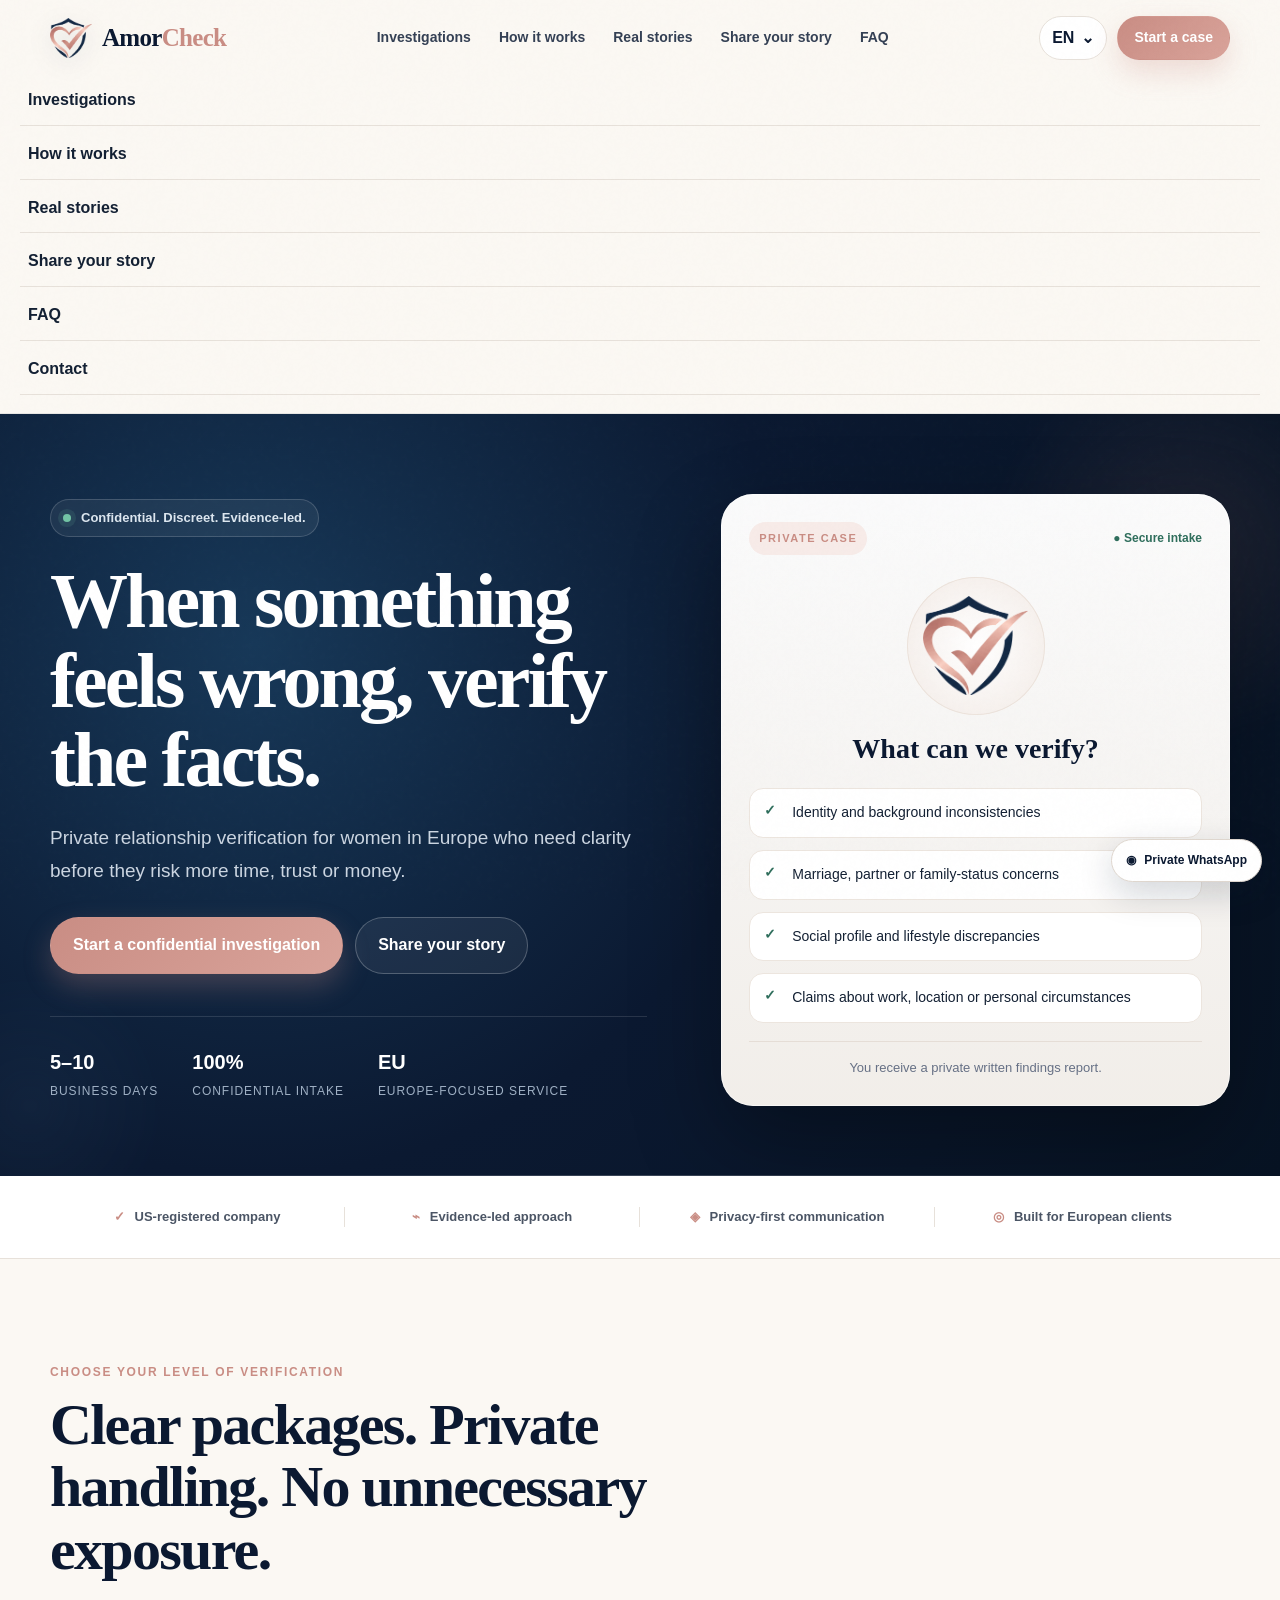
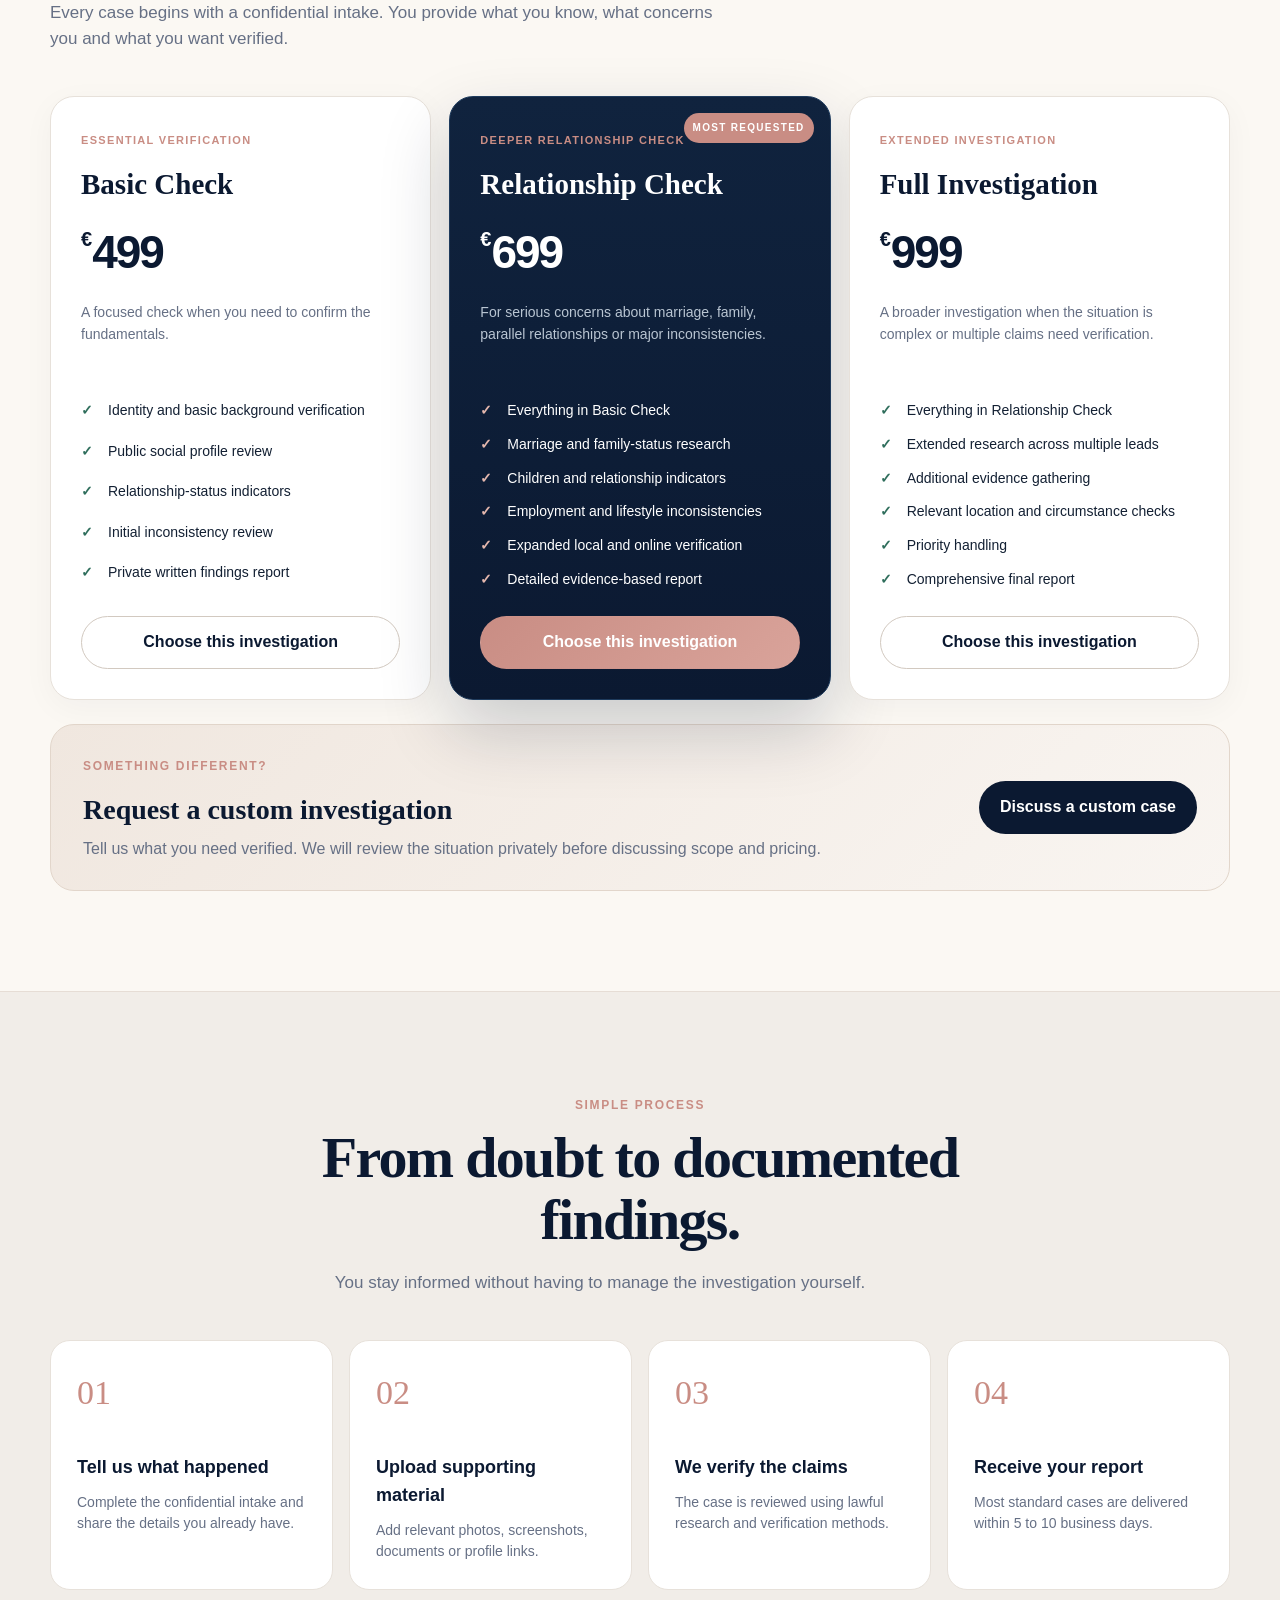
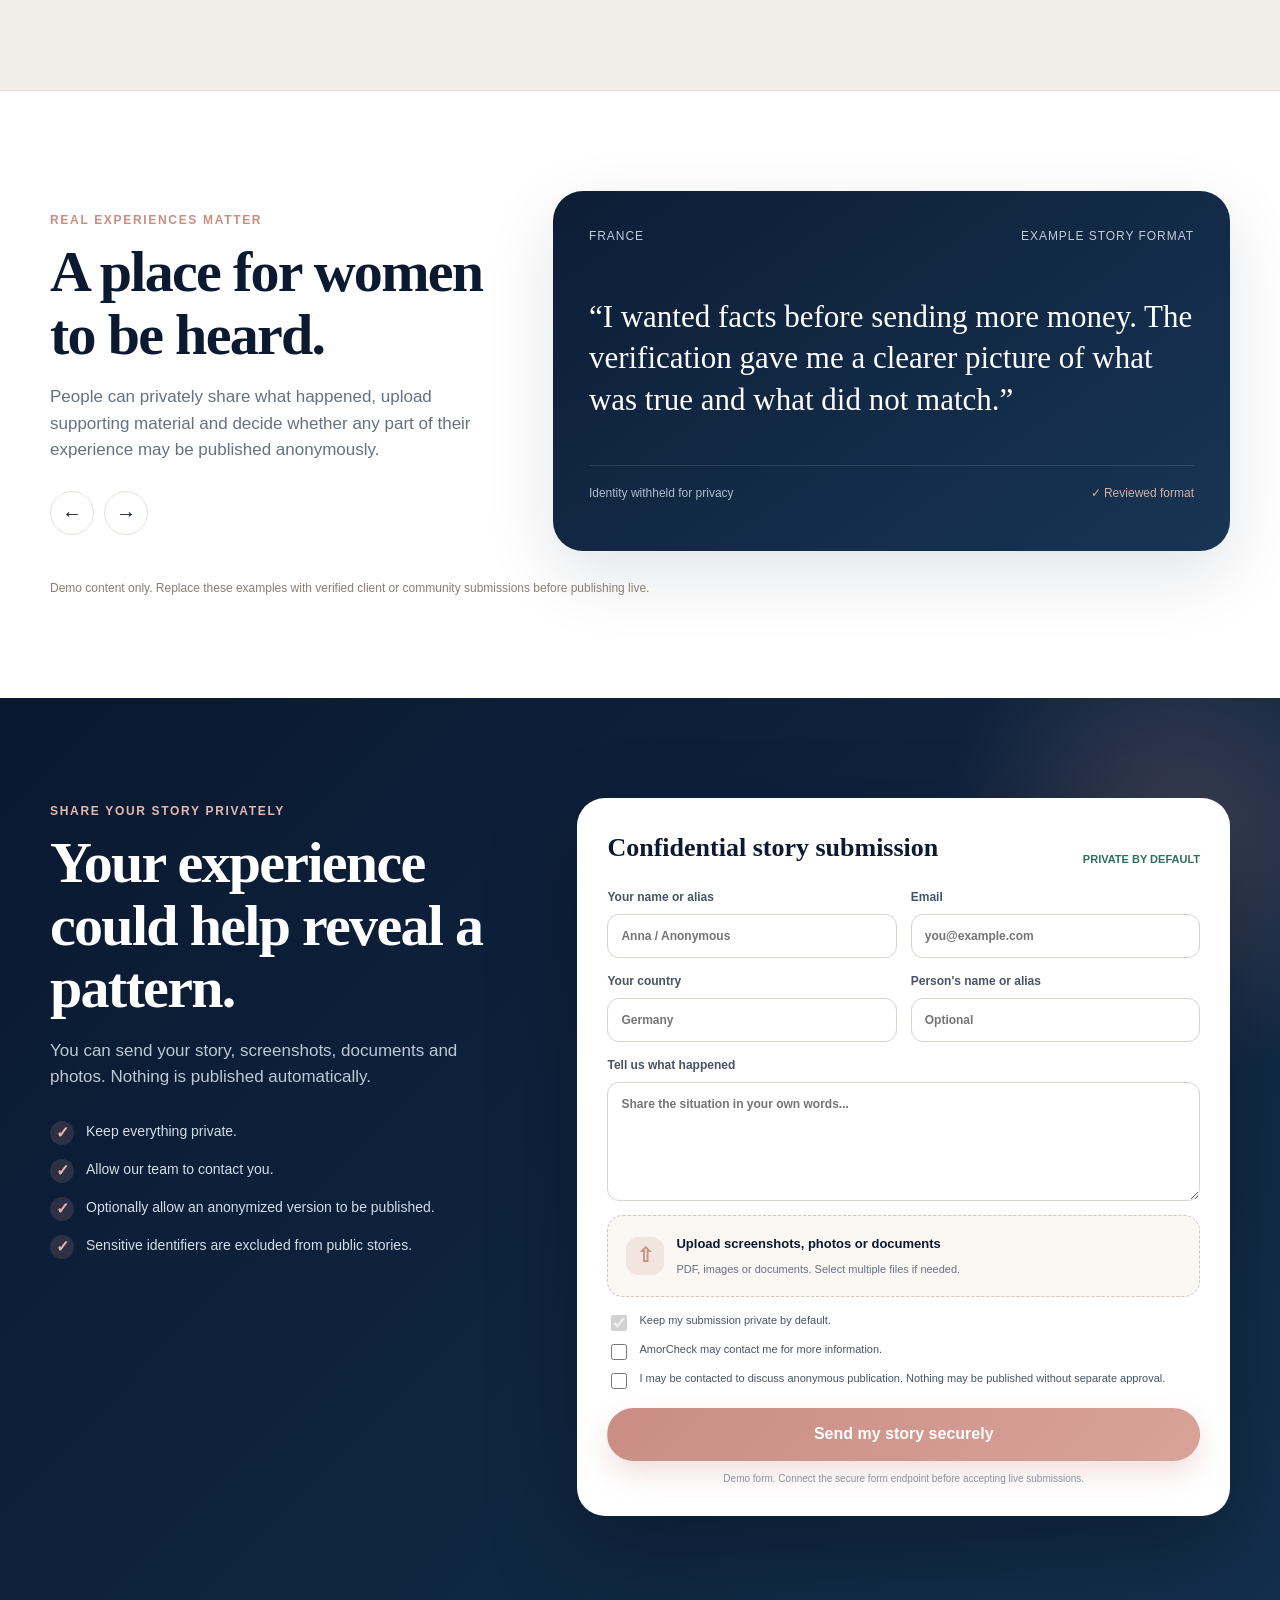
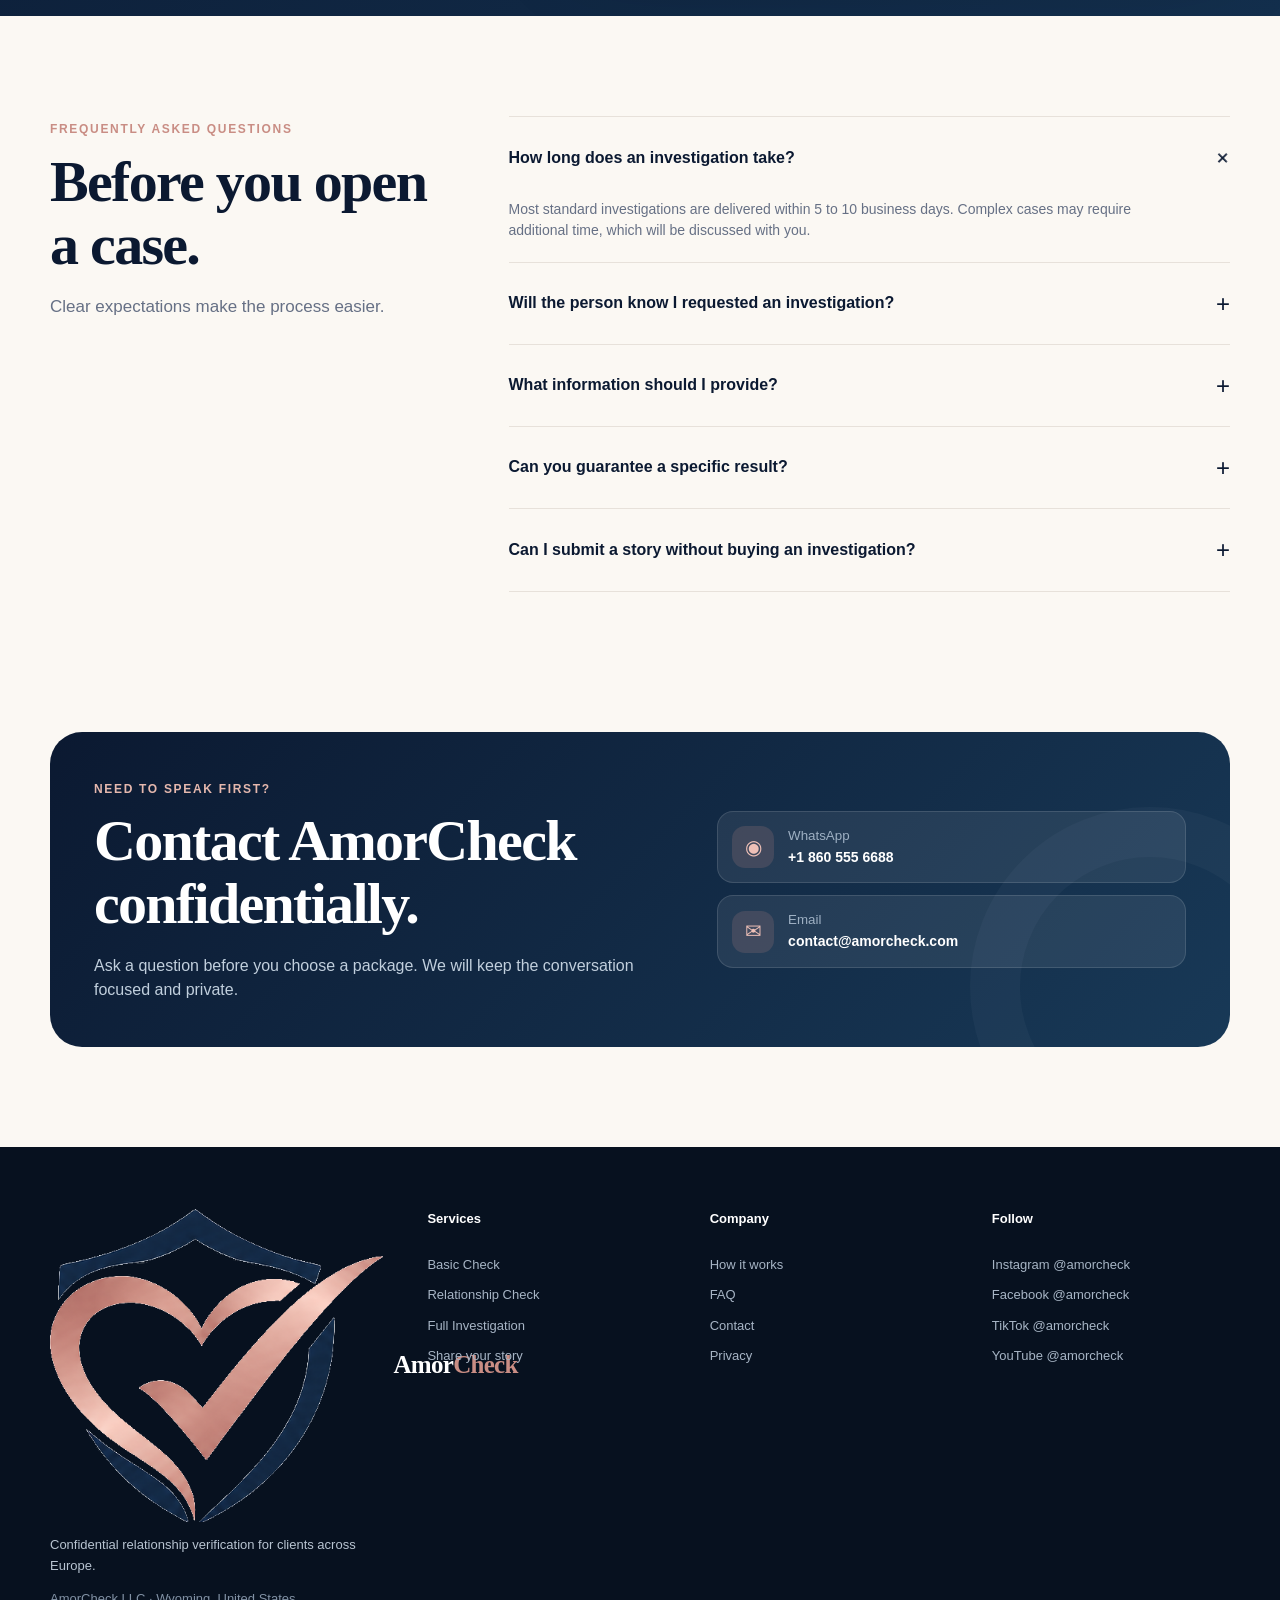
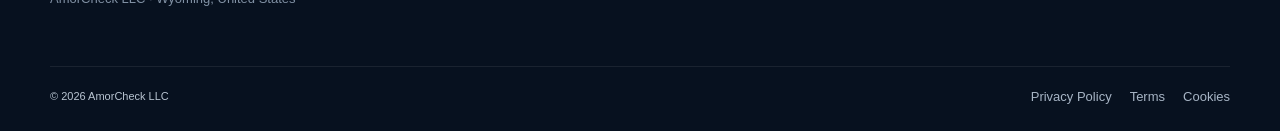
==== index.html @ 5b804bea "first complete AmorCheck website version" ====
<!doctype html>
<html lang="en">
<head>
  <meta charset="utf-8">
  <meta name="viewport" content="width=device-width, initial-scale=1">
  <meta name="theme-color" content="#0b1931">
  <meta name="description" content="AmorCheck provides confidential relationship verification and private investigation support for clients across Europe.">
  <title>AmorCheck | Confidential Relationship Verification</title>
  <link rel="icon" type="image/png" href="assets/img/amorcheck-icon.png">
  <link rel="stylesheet" href="assets/css/styles.css">
</head>
<body>
  <div class="noise" aria-hidden="true"></div>
  <header class="site-header" id="top">
    <div class="container nav-wrap">
      <a class="brand" href="#top" aria-label="AmorCheck home">
        <img src="assets/img/amorcheck-icon.png" alt="" class="brand-icon">
        <span class="brand-name">Amor<span>Check</span></span>
      </a>
      <nav class="desktop-nav" aria-label="Primary navigation">
        <a href="#services" data-i18n="nav.services">Investigations</a>
        <a href="#how" data-i18n="nav.how">How it works</a>
        <a href="#stories" data-i18n="nav.stories">Real stories</a>
        <a href="#share" data-i18n="nav.share">Share your story</a>
        <a href="#faq" data-i18n="nav.faq">FAQ</a>
      </nav>
      <div class="nav-actions">
        <button class="language-btn" id="languageBtn" aria-expanded="false" aria-controls="languageMenu">
          <span id="activeLanguage">EN</span><span class="chev">⌄</span>
        </button>
        <div class="language-menu" id="languageMenu" hidden></div>
        <a class="btn btn-small btn-primary" href="#services" data-i18n="nav.start">Start a case</a>
        <button class="menu-toggle" id="menuToggle" aria-label="Open menu" aria-expanded="false">☰</button>
      </div>
    </div>
    <div class="mobile-menu" id="mobileMenu" hidden>
      <a href="#services" data-i18n="nav.services">Investigations</a>
      <a href="#how" data-i18n="nav.how">How it works</a>
      <a href="#stories" data-i18n="nav.stories">Real stories</a>
      <a href="#share" data-i18n="nav.share">Share your story</a>
      <a href="#faq" data-i18n="nav.faq">FAQ</a>
      <a href="#contact" data-i18n="nav.contact">Contact</a>
    </div>
  </header>

  <main>
    <section class="hero section-dark">
      <div class="hero-orb orb-one"></div>
      <div class="hero-orb orb-two"></div>
      <div class="container hero-grid">
        <div class="hero-copy reveal">
          <div class="eyebrow"><span class="status-dot"></span><span data-i18n="hero.eyebrow">Confidential. Discreet. Evidence-led.</span></div>
          <h1 data-i18n="hero.title">When something feels wrong, verify the facts.</h1>
          <p class="hero-lead" data-i18n="hero.lead">Private relationship verification for women in Europe who need clarity before they risk more time, trust or money.</p>
          <div class="hero-actions">
            <a class="btn btn-primary btn-large" href="#services" data-i18n="hero.cta">Start a confidential investigation</a>
            <a class="btn btn-ghost btn-large" href="#share" data-i18n="hero.story">Share your story</a>
          </div>
          <div class="hero-trust">
            <div><strong>5–10</strong><span data-i18n="hero.days">business days</span></div>
            <div><strong>100%</strong><span data-i18n="hero.confidential">confidential intake</span></div>
            <div><strong>EU</strong><span data-i18n="hero.europe">Europe-focused service</span></div>
          </div>
        </div>

        <div class="hero-panel reveal delay-1">
          <div class="case-card">
            <div class="case-topline">
              <span class="case-badge" data-i18n="case.badge">PRIVATE CASE</span>
              <span class="secure-pill">● <span data-i18n="case.secure">Secure intake</span></span>
            </div>
            <div class="case-shield"><img src="assets/img/amorcheck-icon.png" alt="AmorCheck shield"></div>
            <h3 data-i18n="case.title">What can we verify?</h3>
            <ul class="check-list">
              <li data-i18n="case.one">Identity and background inconsistencies</li>
              <li data-i18n="case.two">Marriage, partner or family-status concerns</li>
              <li data-i18n="case.three">Social profile and lifestyle discrepancies</li>
              <li data-i18n="case.four">Claims about work, location or personal circumstances</li>
            </ul>
            <div class="case-footer"><span data-i18n="case.footer">You receive a private written findings report.</span></div>
          </div>
        </div>
      </div>
      <div class="hero-bottom-line"></div>
    </section>

    <section class="trust-strip">
      <div class="container trust-strip-grid">
        <div><span class="mini-icon">✓</span><span data-i18n="trust.us">US-registered company</span></div>
        <div><span class="mini-icon">⌁</span><span data-i18n="trust.evidence">Evidence-led approach</span></div>
        <div><span class="mini-icon">◈</span><span data-i18n="trust.private">Privacy-first communication</span></div>
        <div><span class="mini-icon">◎</span><span data-i18n="trust.europe">Built for European clients</span></div>
      </div>
    </section>

    <section class="section" id="services">
      <div class="container">
        <div class="section-heading reveal">
          <span class="kicker" data-i18n="services.kicker">Choose your level of verification</span>
          <h2 data-i18n="services.title">Clear packages. Private handling. No unnecessary exposure.</h2>
          <p data-i18n="services.lead">Every case begins with a confidential intake. You provide what you know, what concerns you and what you want verified.</p>
        </div>

        <div class="pricing-grid">
          <article class="price-card reveal">
            <div class="plan-top">
              <span class="plan-label" data-i18n="plans.basic.label">Essential verification</span>
              <h3 data-i18n="plans.basic.name">Basic Check</h3>
              <div class="price"><span>€</span>499</div>
              <p data-i18n="plans.basic.desc">A focused check when you need to confirm the fundamentals.</p>
            </div>
            <ul class="feature-list">
              <li data-i18n="plans.basic.f1">Identity and basic background verification</li>
              <li data-i18n="plans.basic.f2">Public social profile review</li>
              <li data-i18n="plans.basic.f3">Relationship-status indicators</li>
              <li data-i18n="plans.basic.f4">Initial inconsistency review</li>
              <li data-i18n="plans.basic.f5">Private written findings report</li>
            </ul>
            <button class="btn btn-outline plan-btn" data-plan="basic" data-i18n="plans.choose">Choose this investigation</button>
          </article>

          <article class="price-card featured reveal delay-1">
            <div class="popular-ribbon" data-i18n="plans.relationship.popular">MOST REQUESTED</div>
            <div class="plan-top">
              <span class="plan-label" data-i18n="plans.relationship.label">Deeper relationship check</span>
              <h3 data-i18n="plans.relationship.name">Relationship Check</h3>
              <div class="price"><span>€</span>699</div>
              <p data-i18n="plans.relationship.desc">For serious concerns about marriage, family, parallel relationships or major inconsistencies.</p>
            </div>
            <ul class="feature-list">
              <li data-i18n="plans.relationship.f1">Everything in Basic Check</li>
              <li data-i18n="plans.relationship.f2">Marriage and family-status research</li>
              <li data-i18n="plans.relationship.f3">Children and relationship indicators</li>
              <li data-i18n="plans.relationship.f4">Employment and lifestyle inconsistencies</li>
              <li data-i18n="plans.relationship.f5">Expanded local and online verification</li>
              <li data-i18n="plans.relationship.f6">Detailed evidence-based report</li>
            </ul>
            <button class="btn btn-primary plan-btn" data-plan="relationship" data-i18n="plans.choose">Choose this investigation</button>
          </article>

          <article class="price-card reveal delay-2">
            <div class="plan-top">
              <span class="plan-label" data-i18n="plans.full.label">Extended investigation</span>
              <h3 data-i18n="plans.full.name">Full Investigation</h3>
              <div class="price"><span>€</span>999</div>
              <p data-i18n="plans.full.desc">A broader investigation when the situation is complex or multiple claims need verification.</p>
            </div>
            <ul class="feature-list">
              <li data-i18n="plans.full.f1">Everything in Relationship Check</li>
              <li data-i18n="plans.full.f2">Extended research across multiple leads</li>
              <li data-i18n="plans.full.f3">Additional evidence gathering</li>
              <li data-i18n="plans.full.f4">Relevant location and circumstance checks</li>
              <li data-i18n="plans.full.f5">Priority handling</li>
              <li data-i18n="plans.full.f6">Comprehensive final report</li>
            </ul>
            <button class="btn btn-outline plan-btn" data-plan="full" data-i18n="plans.choose">Choose this investigation</button>
          </article>
        </div>

        <div class="custom-case reveal">
          <div>
            <span class="kicker" data-i18n="custom.kicker">Something different?</span>
            <h3 data-i18n="custom.title">Request a custom investigation</h3>
            <p data-i18n="custom.text">Tell us what you need verified. We will review the situation privately before discussing scope and pricing.</p>
          </div>
          <button class="btn btn-dark" data-open="customCase" data-i18n="custom.cta">Discuss a custom case</button>
        </div>
      </div>
    </section>

    <section class="section section-soft" id="how">
      <div class="container">
        <div class="section-heading centered reveal">
          <span class="kicker" data-i18n="how.kicker">Simple process</span>
          <h2 data-i18n="how.title">From doubt to documented findings.</h2>
          <p data-i18n="how.lead">You stay informed without having to manage the investigation yourself.</p>
        </div>
        <div class="steps-grid">
          <div class="step reveal"><div class="step-number">01</div><h3 data-i18n="how.s1t">Tell us what happened</h3><p data-i18n="how.s1d">Complete the confidential intake and share the details you already have.</p></div>
          <div class="step reveal delay-1"><div class="step-number">02</div><h3 data-i18n="how.s2t">Upload supporting material</h3><p data-i18n="how.s2d">Add relevant photos, screenshots, documents or profile links.</p></div>
          <div class="step reveal delay-2"><div class="step-number">03</div><h3 data-i18n="how.s3t">We verify the claims</h3><p data-i18n="how.s3d">The case is reviewed using lawful research and verification methods.</p></div>
          <div class="step reveal delay-3"><div class="step-number">04</div><h3 data-i18n="how.s4t">Receive your report</h3><p data-i18n="how.s4d">Most standard cases are delivered within 5 to 10 business days.</p></div>
        </div>
      </div>
    </section>

    <section class="section story-section" id="stories">
      <div class="container story-grid">
        <div class="story-intro reveal">
          <span class="kicker" data-i18n="stories.kicker">Real experiences matter</span>
          <h2 data-i18n="stories.title">A place for women to be heard.</h2>
          <p data-i18n="stories.lead">People can privately share what happened, upload supporting material and decide whether any part of their experience may be published anonymously.</p>
          <div class="story-controls">
            <button class="round-btn" id="storyPrev" aria-label="Previous story">←</button>
            <button class="round-btn" id="storyNext" aria-label="Next story">→</button>
          </div>
        </div>
        <div class="story-carousel reveal delay-1" id="storyCarousel">
          <article class="story-card active">
            <div class="story-meta"><span>France</span><span data-i18n="stories.demo">Example story format</span></div>
            <blockquote data-i18n="stories.quote1">“I wanted facts before sending more money. The verification gave me a clearer picture of what was true and what did not match.”</blockquote>
            <div class="story-bottom"><span data-i18n="stories.privacy">Identity withheld for privacy</span><span class="verified">✓ <span data-i18n="stories.reviewed">Reviewed format</span></span></div>
          </article>
          <article class="story-card">
            <div class="story-meta"><span>Germany</span><span data-i18n="stories.demo">Example story format</span></div>
            <blockquote data-i18n="stories.quote2">“The information I had been given about his situation kept changing. I needed an independent check before making another trip.”</blockquote>
            <div class="story-bottom"><span data-i18n="stories.privacy">Identity withheld for privacy</span><span class="verified">✓ <span data-i18n="stories.reviewed">Reviewed format</span></span></div>
          </article>
          <article class="story-card">
            <div class="story-meta"><span>Poland</span><span data-i18n="stories.demo">Example story format</span></div>
            <blockquote data-i18n="stories.quote3">“I shared screenshots and documents privately. Knowing I could keep my identity confidential made it easier to tell the full story.”</blockquote>
            <div class="story-bottom"><span data-i18n="stories.privacy">Identity withheld for privacy</span><span class="verified">✓ <span data-i18n="stories.reviewed">Reviewed format</span></span></div>
          </article>
        </div>
      </div>
      <div class="container demo-note" data-i18n="stories.note">Demo content only. Replace these examples with verified client or community submissions before publishing live.</div>
    </section>

    <section class="section share-section" id="share">
      <div class="container share-grid">
        <div class="share-copy reveal">
          <span class="kicker light" data-i18n="share.kicker">Share your story privately</span>
          <h2 data-i18n="share.title">Your experience could help reveal a pattern.</h2>
          <p data-i18n="share.lead">You can send your story, screenshots, documents and photos. Nothing is published automatically.</p>
          <div class="privacy-points">
            <div><span>✓</span><p data-i18n="share.p1">Keep everything private.</p></div>
            <div><span>✓</span><p data-i18n="share.p2">Allow our team to contact you.</p></div>
            <div><span>✓</span><p data-i18n="share.p3">Optionally allow an anonymized version to be published.</p></div>
            <div><span>✓</span><p data-i18n="share.p4">Sensitive identifiers are excluded from public stories.</p></div>
          </div>
        </div>
        <form class="story-form reveal delay-1" id="storyForm">
          <div class="form-head"><h3 data-i18n="share.formTitle">Confidential story submission</h3><span data-i18n="share.formSub">Private by default</span></div>
          <div class="form-grid two">
            <label><span data-i18n="form.name">Your name or alias</span><input type="text" name="name" autocomplete="name" placeholder="Anna / Anonymous"></label>
            <label><span data-i18n="form.email">Email</span><input type="email" name="email" autocomplete="email" placeholder="you@example.com" required></label>
          </div>
          <div class="form-grid two">
            <label><span data-i18n="form.country">Your country</span><input type="text" name="country" placeholder="Germany"></label>
            <label><span data-i18n="form.subject">Person's name or alias</span><input type="text" name="subject" placeholder="Optional"></label>
          </div>
          <label><span data-i18n="form.story">Tell us what happened</span><textarea name="story" rows="5" placeholder="Share the situation in your own words..." required></textarea></label>
          <label class="upload-box" for="storyFiles">
            <input type="file" id="storyFiles" name="files" multiple accept="image/*,.pdf,.doc,.docx,.txt" hidden>
            <span class="upload-icon">⇧</span>
            <strong data-i18n="form.upload">Upload screenshots, photos or documents</strong>
            <small id="storyFileLabel" data-i18n="form.files">PDF, images or documents. Select multiple files if needed.</small>
          </label>
          <div class="consent-list">
            <label class="check"><input type="checkbox" checked disabled><span data-i18n="form.private">Keep my submission private by default.</span></label>
            <label class="check"><input type="checkbox" name="contactPermission"><span data-i18n="form.contactPermission">AmorCheck may contact me for more information.</span></label>
            <label class="check"><input type="checkbox" name="publishPermission"><span data-i18n="form.publishPermission">I may be contacted to discuss anonymous publication. Nothing may be published without separate approval.</span></label>
          </div>
          <button class="btn btn-primary btn-full" type="submit" data-i18n="form.submitStory">Send my story securely</button>
          <p class="form-disclaimer" data-i18n="form.demoNotice">Demo form. Connect the secure form endpoint before accepting live submissions.</p>
        </form>
      </div>
    </section>

    <section class="section" id="faq">
      <div class="container faq-grid">
        <div class="faq-intro reveal"><span class="kicker" data-i18n="faq.kicker">Frequently asked questions</span><h2 data-i18n="faq.title">Before you open a case.</h2><p data-i18n="faq.lead">Clear expectations make the process easier.</p></div>
        <div class="accordion reveal delay-1">
          <div class="faq-item open"><button class="faq-question"><span data-i18n="faq.q1">How long does an investigation take?</span><span>+</span></button><div class="faq-answer"><p data-i18n="faq.a1">Most standard investigations are delivered within 5 to 10 business days. Complex cases may require additional time, which will be discussed with you.</p></div></div>
          <div class="faq-item"><button class="faq-question"><span data-i18n="faq.q2">Will the person know I requested an investigation?</span><span>+</span></button><div class="faq-answer"><p data-i18n="faq.a2">AmorCheck is designed around discreet verification. We do not disclose a client's identity as part of normal case handling unless required by law.</p></div></div>
          <div class="faq-item"><button class="faq-question"><span data-i18n="faq.q3">What information should I provide?</span><span>+</span></button><div class="faq-answer"><p data-i18n="faq.a3">Provide only information you lawfully possess and that is relevant to the questions you want verified, such as names, public profiles, screenshots, dates and documents.</p></div></div>
          <div class="faq-item"><button class="faq-question"><span data-i18n="faq.q4">Can you guarantee a specific result?</span><span>+</span></button><div class="faq-answer"><p data-i18n="faq.a4">No. An investigation can report what can be reasonably verified, documented or left unresolved. AmorCheck does not promise a predetermined conclusion.</p></div></div>
          <div class="faq-item"><button class="faq-question"><span data-i18n="faq.q5">Can I submit a story without buying an investigation?</span><span>+</span></button><div class="faq-answer"><p data-i18n="faq.a5">Yes. The Share Your Story area is separate from paid investigation services.</p></div></div>
        </div>
      </div>
    </section>

    <section class="section contact-section" id="contact">
      <div class="container contact-card reveal">
        <div>
          <span class="kicker light" data-i18n="contact.kicker">Need to speak first?</span>
          <h2 data-i18n="contact.title">Contact AmorCheck confidentially.</h2>
          <p data-i18n="contact.lead">Ask a question before you choose a package. We will keep the conversation focused and private.</p>
        </div>
        <div class="contact-actions">
          <a class="contact-link" href="https://wa.me/18605556688?text=Hello%20AmorCheck%2C%20I%20would%20like%20information%20about%20a%20confidential%20investigation." target="_blank" rel="noopener"><span class="contact-icon">◉</span><span><small>WhatsApp</small><strong>+1 860 555 6688</strong></span></a>
          <a class="contact-link" href="mailto:contact@amorcheck.com"><span class="contact-icon">✉</span><span><small>Email</small><strong>contact@amorcheck.com</strong></span></a>
        </div>
      </div>
    </section>
  </main>

  <footer class="footer">
    <div class="container footer-grid">
      <div class="footer-brand">
        <a class="brand footer-logo" href="#top"><img src="assets/img/amorcheck-icon.png" alt=""><span class="brand-name">Amor<span>Check</span></span></a>
        <p data-i18n="footer.text">Confidential relationship verification for clients across Europe.</p>
        <p class="company-line">AmorCheck LLC · Wyoming, United States</p>
      </div>
      <div><h4 data-i18n="footer.services">Services</h4><a href="#services" data-i18n="plans.basic.name">Basic Check</a><a href="#services" data-i18n="plans.relationship.name">Relationship Check</a><a href="#services" data-i18n="plans.full.name">Full Investigation</a><a href="#share" data-i18n="nav.share">Share your story</a></div>
      <div><h4 data-i18n="footer.company">Company</h4><a href="#how" data-i18n="nav.how">How it works</a><a href="#faq" data-i18n="nav.faq">FAQ</a><a href="#contact" data-i18n="nav.contact">Contact</a><a href="privacy.html">Privacy</a></div>
      <div><h4 data-i18n="footer.follow">Follow</h4><a href="https://instagram.com/amorcheck" target="_blank" rel="noopener">Instagram @amorcheck</a><a href="https://facebook.com/amorcheck" target="_blank" rel="noopener">Facebook @amorcheck</a><a href="https://tiktok.com/@amorcheck" target="_blank" rel="noopener">TikTok @amorcheck</a><a href="https://youtube.com/@amorcheck" target="_blank" rel="noopener">YouTube @amorcheck</a></div>
    </div>
    <div class="container footer-bottom"><span>© <span id="year"></span> AmorCheck LLC</span><div><a href="privacy.html">Privacy Policy</a><a href="terms.html">Terms</a><a href="cookies.html">Cookies</a></div></div>
  </footer>

  <a class="floating-whatsapp" href="https://wa.me/18605556688?text=Hello%20AmorCheck%2C%20I%20would%20like%20information%20about%20a%20confidential%20investigation." target="_blank" rel="noopener" aria-label="Contact AmorCheck on WhatsApp">◉<span data-i18n="floating.whatsapp">Private WhatsApp</span></a>

  <div class="modal" id="caseModal" aria-hidden="true">
    <div class="modal-backdrop" data-close-modal></div>
    <div class="modal-dialog" role="dialog" aria-modal="true" aria-labelledby="caseModalTitle">
      <button class="modal-close" data-close-modal aria-label="Close">×</button>
      <div class="modal-step active" data-modal-step="intake">
        <span class="kicker" data-i18n="modal.kicker">Confidential intake</span>
        <h2 id="caseModalTitle" data-i18n="modal.title">Start your investigation</h2>
        <div class="selected-plan" id="selectedPlan"></div>
        <form id="caseForm">
          <div class="form-grid two">
            <label><span data-i18n="form.name">Your name or alias</span><input type="text" name="name" required></label>
            <label><span data-i18n="form.email">Email</span><input type="email" name="email" required></label>
          </div>
          <div class="form-grid two">
            <label><span data-i18n="form.country">Your country</span><input type="text" name="country" required></label>
            <label><span data-i18n="modal.contact">Preferred contact</span><select name="contact"><option>Email</option><option>WhatsApp</option></select></label>
          </div>
          <label><span data-i18n="modal.concern">What do you want verified?</span><textarea name="concern" rows="4" required></textarea></label>
          <label class="upload-box compact" for="caseFiles"><input type="file" id="caseFiles" multiple accept="image/*,.pdf,.doc,.docx,.txt" hidden><span class="upload-icon">⇧</span><strong data-i18n="modal.upload">Add supporting files</strong><small id="caseFileLabel" data-i18n="form.files">PDF, images or documents. Select multiple files if needed.</small></label>
          <label class="check"><input type="checkbox" required><span data-i18n="modal.lawful">I confirm that I am submitting information I lawfully possess and I agree to the Terms and Privacy Policy.</span></label>
          <button class="btn btn-primary btn-full" type="submit" data-i18n="modal.continue">Continue to payment</button>
        </form>
      </div>
      <div class="modal-step" data-modal-step="payment">
        <div class="success-mark">✓</div>
        <h2 data-i18n="payment.title">Your intake is ready.</h2>
        <p data-i18n="payment.lead">Choose your payment method. Live payment links are activated in the website configuration file.</p>
        <div class="payment-summary" id="paymentSummary"></div>
        <div class="payment-options">
          <a class="btn btn-primary btn-full payment-link" id="stripeButton" href="#" data-i18n="payment.card">Pay by card with Stripe</a>
          <a class="btn btn-outline btn-full payment-link" id="paypalButton" href="#" data-i18n="payment.paypal">Pay with PayPal</a>
        </div>
        <p class="form-disclaimer" data-i18n="payment.demo">Demo mode is active until live Stripe and PayPal links are added.</p>
      </div>
    </div>
  </div>

  <div class="toast" id="toast" role="status" aria-live="polite"></div>

  <script src="assets/js/config.js"></script>
  <script src="assets/js/translations.js"></script>
  <script src="assets/js/app.js"></script>
</body>
</html>
---- assets/css/styles.css ----
:root{
  --navy:#0b1931;
  --navy-2:#112845;
  --navy-3:#193654;
  --rose:#c98d84;
  --rose-2:#e4b4aa;
  --cream:#fbf8f3;
  --paper:#ffffff;
  --ink:#132033;
  --muted:#667085;
  --line:#e7e1da;
  --soft:#f4f1ec;
  --success:#2f6e5c;
  --shadow:0 24px 70px rgba(11,25,49,.12);
  --radius:24px;
}
*{box-sizing:border-box}
html{scroll-behavior:smooth}
body{margin:0;font-family:Inter,ui-sans-serif,-apple-system,BlinkMacSystemFont,"Segoe UI",sans-serif;color:var(--ink);background:var(--cream);line-height:1.55;-webkit-font-smoothing:antialiased}
a{color:inherit;text-decoration:none}
button,input,textarea,select{font:inherit}
button{cursor:pointer}
img{max-width:100%}
.container{width:min(1180px,calc(100% - 40px));margin:0 auto;position:relative}
.noise{position:fixed;inset:0;pointer-events:none;z-index:9999;opacity:.035;background-image:url("data:image/svg+xml,%3Csvg viewBox='0 0 180 180' xmlns='http://www.w3.org/2000/svg'%3E%3Cfilter id='n'%3E%3CfeTurbulence type='fractalNoise' baseFrequency='.9' numOctaves='3' stitchTiles='stitch'/%3E%3C/filter%3E%3Crect width='100%25' height='100%25' filter='url(%23n)' opacity='.35'/%3E%3C/svg%3E")}
.site-header{position:sticky;top:0;z-index:100;background:rgba(251,248,243,.88);backdrop-filter:blur(18px);border-bottom:1px solid rgba(11,25,49,.08)}
.nav-wrap{height:76px;display:flex;align-items:center;justify-content:space-between;gap:24px}
.brand{display:flex;align-items:center;gap:10px;font-weight:700}
.brand-icon{width:42px;height:42px;object-fit:contain;filter:drop-shadow(0 6px 12px rgba(11,25,49,.12))}
.brand-name{font-family:Georgia,"Times New Roman",serif;font-size:25px;letter-spacing:-.7px;color:var(--navy)}
.brand-name span{color:var(--rose)}
.desktop-nav{display:flex;align-items:center;gap:28px;font-size:14px;font-weight:650;color:#344054}
.desktop-nav a{position:relative;padding:28px 0}
.desktop-nav a:after{content:"";position:absolute;left:0;right:100%;bottom:18px;height:2px;background:var(--rose);transition:.25s}
.desktop-nav a:hover:after{right:0}
.nav-actions{display:flex;align-items:center;gap:10px;position:relative}
.language-btn{border:1px solid var(--line);background:#fff;border-radius:999px;padding:9px 12px;font-weight:700;color:var(--navy);display:flex;gap:7px;align-items:center}
.language-menu{position:absolute;right:152px;top:50px;background:#fff;border:1px solid var(--line);border-radius:16px;box-shadow:var(--shadow);padding:8px;width:210px;max-height:360px;overflow:auto}
.language-menu button{width:100%;border:0;background:transparent;text-align:left;padding:10px 12px;border-radius:10px;color:var(--ink)}
.language-menu button:hover{background:var(--soft)}
.menu-toggle{display:none;background:none;border:0;font-size:24px;color:var(--navy)}
.mobile-menu{padding:0 20px 18px;display:grid;gap:4px;background:var(--cream)}
.mobile-menu a{padding:12px 8px;border-bottom:1px solid var(--line);font-weight:650}
.btn{display:inline-flex;align-items:center;justify-content:center;gap:8px;border-radius:999px;padding:13px 20px;border:1px solid transparent;font-weight:750;transition:transform .2s,box-shadow .2s,background .2s;color:var(--navy)}
.btn:hover{transform:translateY(-2px)}
.btn-small{padding:10px 16px;font-size:14px}
.btn-large{padding:15px 22px}
.btn-primary{background:linear-gradient(135deg,var(--rose),#d9a39a);color:#fff;box-shadow:0 12px 28px rgba(201,141,132,.28)}
.btn-primary:hover{box-shadow:0 16px 34px rgba(201,141,132,.34)}
.btn-ghost{border-color:rgba(255,255,255,.24);color:#fff;background:rgba(255,255,255,.06)}
.btn-outline{border-color:#d2c9c0;background:#fff;color:var(--navy)}
.btn-dark{background:var(--navy);color:#fff}
.btn-full{width:100%}
.section{padding:100px 0}
.section-dark{background:radial-gradient(circle at 20% 30%,#173858 0,#0b1931 46%,#071323 100%);color:#fff}
.hero{min-height:720px;display:flex;align-items:center;position:relative;overflow:hidden;padding:80px 0 70px}
.hero-grid{display:grid;grid-template-columns:1.08fr .92fr;gap:74px;align-items:center}
.hero-orb{position:absolute;border-radius:50%;filter:blur(3px);opacity:.35}
.orb-one{width:430px;height:430px;background:radial-gradient(circle,rgba(201,141,132,.35),transparent 66%);right:-120px;top:-80px}
.orb-two{width:300px;height:300px;background:radial-gradient(circle,rgba(83,132,171,.25),transparent 66%);left:-120px;bottom:-80px}
.eyebrow{display:inline-flex;align-items:center;gap:10px;border:1px solid rgba(255,255,255,.16);background:rgba(255,255,255,.06);padding:8px 12px;border-radius:999px;font-size:13px;font-weight:700;color:#dce6ef}
.status-dot{width:8px;height:8px;border-radius:50%;background:#72c4a5;box-shadow:0 0 0 5px rgba(114,196,165,.12)}
.hero h1{font-family:Georgia,"Times New Roman",serif;font-size:clamp(48px,6.1vw,82px);line-height:1.02;letter-spacing:-3px;margin:24px 0 22px;max-width:780px}
.hero-lead{font-size:19px;line-height:1.72;color:#cbd5e1;max-width:670px;margin:0 0 30px}
.hero-actions{display:flex;gap:12px;flex-wrap:wrap}
.hero-trust{display:flex;gap:34px;margin-top:42px;padding-top:30px;border-top:1px solid rgba(255,255,255,.12)}
.hero-trust div{display:grid;gap:4px}
.hero-trust strong{font-size:20px;color:#fff}
.hero-trust span{font-size:12px;color:#9fb0c4;text-transform:uppercase;letter-spacing:.08em}
.hero-panel{position:relative}
.case-card{position:relative;background:linear-gradient(180deg,rgba(255,255,255,.98),rgba(246,242,237,.98));color:var(--ink);border-radius:32px;padding:28px;box-shadow:0 36px 90px rgba(0,0,0,.32);overflow:hidden}
.case-card:before{content:"";position:absolute;inset:0;border:1px solid rgba(255,255,255,.5);border-radius:inherit;pointer-events:none}
.case-topline{display:flex;justify-content:space-between;align-items:center}
.case-badge{font-size:11px;letter-spacing:.14em;font-weight:800;color:var(--rose);background:#f7ebe8;padding:8px 10px;border-radius:999px}
.secure-pill{font-size:12px;color:var(--success);font-weight:700}
.case-shield{width:138px;height:138px;margin:22px auto 4px;display:grid;place-items:center;background:radial-gradient(circle,#fff,#f2eae5);border-radius:50%;box-shadow:inset 0 0 0 1px #ece3dc}
.case-shield img{width:105px}
.case-card h3{text-align:center;font-family:Georgia,"Times New Roman",serif;font-size:28px;margin:12px 0 18px;color:var(--navy)}
.check-list{display:grid;gap:12px;list-style:none;padding:0;margin:0}
.check-list li{position:relative;padding:13px 15px 13px 42px;background:#fff;border:1px solid #ece5de;border-radius:14px;font-size:14px}
.check-list li:before{content:"✓";position:absolute;left:14px;top:11px;color:var(--success);font-weight:900}
.case-footer{margin-top:18px;padding-top:16px;border-top:1px solid #e5ddd6;text-align:center;color:var(--muted);font-size:13px}
.hero-bottom-line{position:absolute;left:0;right:0;bottom:0;height:1px;background:linear-gradient(90deg,transparent,rgba(255,255,255,.2),transparent)}
.trust-strip{background:#fff;border-bottom:1px solid var(--line)}
.trust-strip-grid{display:grid;grid-template-columns:repeat(4,1fr);min-height:82px;align-items:center}
.trust-strip-grid>div{display:flex;justify-content:center;align-items:center;gap:10px;font-size:13px;font-weight:700;color:#4b5565;border-right:1px solid var(--line)}
.trust-strip-grid>div:last-child{border-right:0}
.mini-icon{color:var(--rose);font-weight:900}
.section-heading{max-width:760px;margin-bottom:44px}
.section-heading.centered{text-align:center;margin-left:auto;margin-right:auto}
.kicker{display:inline-block;color:var(--rose);text-transform:uppercase;letter-spacing:.14em;font-weight:800;font-size:12px;margin-bottom:12px}
.kicker.light{color:#e5b8ae}
.section-heading h2,.share-copy h2,.contact-card h2,.faq-intro h2,.story-intro h2{font-family:Georgia,"Times New Roman",serif;font-size:clamp(38px,5vw,58px);line-height:1.08;letter-spacing:-1.7px;color:var(--navy);margin:0 0 18px}
.section-heading p,.faq-intro p,.story-intro p{color:var(--muted);font-size:17px;max-width:680px;margin:0}
.pricing-grid{display:grid;grid-template-columns:repeat(3,1fr);gap:18px;align-items:stretch}
.price-card{position:relative;background:#fff;border:1px solid var(--line);border-radius:var(--radius);padding:30px;box-shadow:0 8px 32px rgba(11,25,49,.04);display:flex;flex-direction:column;transition:.25s}
.price-card:hover{transform:translateY(-6px);box-shadow:var(--shadow)}
.price-card.featured{background:linear-gradient(180deg,#10233e,#0b1931);color:#fff;border-color:#1e3b5d;transform:translateY(-10px);box-shadow:0 30px 70px rgba(11,25,49,.2)}
.price-card.featured:hover{transform:translateY(-14px)}
.popular-ribbon{position:absolute;top:16px;right:16px;font-size:10px;font-weight:900;letter-spacing:.13em;background:var(--rose);padding:7px 9px;border-radius:999px;color:#fff}
.plan-label{font-size:11px;letter-spacing:.12em;text-transform:uppercase;color:var(--rose);font-weight:850}
.plan-top h3{font-family:Georgia,"Times New Roman",serif;font-size:29px;margin:10px 0;color:var(--navy)}
.featured .plan-top h3{color:#fff}
.price{font-size:46px;font-weight:800;letter-spacing:-2px;color:var(--navy)}
.featured .price{color:#fff}
.price span{font-size:20px;vertical-align:top;position:relative;top:7px;margin-right:2px}
.plan-top p{color:var(--muted);font-size:14px;min-height:66px}
.featured .plan-top p{color:#b9c5d2}
.feature-list{list-style:none;padding:0;margin:18px 0 26px;display:grid;gap:12px;flex:1}
.feature-list li{position:relative;padding-left:27px;font-size:14px}
.feature-list li:before{content:"✓";position:absolute;left:0;color:var(--success);font-weight:900}
.featured .feature-list li:before{color:#e5b8ae}
.featured .btn-primary{box-shadow:none}
.custom-case{margin-top:24px;background:linear-gradient(135deg,#f0e7df,#f9f5f1);border:1px solid #e2d6cb;border-radius:var(--radius);padding:28px 32px;display:flex;justify-content:space-between;align-items:center;gap:30px}
.custom-case h3{font-family:Georgia,"Times New Roman",serif;font-size:28px;color:var(--navy);margin:0 0 6px}.custom-case p{margin:0;color:var(--muted);max-width:760px}
.section-soft{background:#f1ede8;border-top:1px solid #e6ddd5;border-bottom:1px solid #e6ddd5}
.steps-grid{display:grid;grid-template-columns:repeat(4,1fr);gap:16px}
.step{background:#fff;border:1px solid var(--line);border-radius:20px;padding:26px;min-height:240px}
.step-number{font-family:Georgia,"Times New Roman",serif;color:var(--rose);font-size:34px;margin-bottom:34px}.step h3{font-size:18px;margin:0 0 10px;color:var(--navy)}.step p{font-size:14px;color:var(--muted);margin:0}
.story-section{background:#fff}
.story-grid{display:grid;grid-template-columns:.78fr 1.22fr;gap:70px;align-items:center}
.story-controls{display:flex;gap:10px;margin-top:28px}.round-btn{width:44px;height:44px;border-radius:50%;border:1px solid var(--line);background:#fff;color:var(--navy);font-size:20px}.round-btn:hover{background:var(--navy);color:#fff}
.story-carousel{position:relative;min-height:360px}.story-card{position:absolute;inset:0;background:linear-gradient(145deg,#0d1d36,#173554);border-radius:30px;padding:36px;color:#fff;opacity:0;transform:translateX(30px) scale(.98);pointer-events:none;transition:.4s;box-shadow:var(--shadow)}.story-card.active{opacity:1;transform:translateX(0) scale(1);pointer-events:auto}.story-meta{display:flex;justify-content:space-between;gap:12px;color:#c1ccda;font-size:12px;text-transform:uppercase;letter-spacing:.08em}.story-card blockquote{font-family:Georgia,"Times New Roman",serif;font-size:31px;line-height:1.35;margin:50px 0 44px}.story-bottom{display:flex;justify-content:space-between;align-items:center;border-top:1px solid rgba(255,255,255,.12);padding-top:18px;font-size:12px;color:#aebdcd}.verified{color:#d9ada4}.demo-note{margin-top:28px;color:#8a7f74;font-size:12px}
.share-section{background:linear-gradient(135deg,#0a1830,#132f4d);color:#fff;position:relative;overflow:hidden}.share-section:before{content:"";position:absolute;width:520px;height:520px;border-radius:50%;background:radial-gradient(circle,rgba(201,141,132,.24),transparent 65%);right:-160px;top:-120px}.share-grid{display:grid;grid-template-columns:.82fr 1.18fr;gap:74px;align-items:start}.share-copy h2,.contact-card h2{color:#fff}.share-copy p{color:#bec9d6;font-size:17px}.privacy-points{display:grid;gap:14px;margin-top:30px}.privacy-points div{display:flex;gap:12px;align-items:flex-start}.privacy-points span{width:24px;height:24px;display:grid;place-items:center;background:rgba(201,141,132,.18);color:#e6b4a9;border-radius:50%;flex:0 0 auto;font-weight:900}.privacy-points p{margin:0;font-size:14px;color:#d3dde6}
.story-form{background:#fff;color:var(--ink);border-radius:28px;padding:30px;box-shadow:0 35px 90px rgba(0,0,0,.28)}.form-head{display:flex;justify-content:space-between;align-items:end;margin-bottom:20px}.form-head h3{font-family:Georgia,"Times New Roman",serif;color:var(--navy);font-size:26px;margin:0}.form-head span{font-size:11px;text-transform:uppercase;color:var(--success);font-weight:850}.form-grid{display:grid;gap:14px}.form-grid.two{grid-template-columns:1fr 1fr}label{display:grid;gap:7px;font-size:12px;font-weight:750;color:#475467;margin-bottom:14px}input,textarea,select{width:100%;border:1px solid #d9d4ce;background:#fff;border-radius:12px;padding:12px 13px;color:var(--ink);outline:none;transition:.2s}input:focus,textarea:focus,select:focus{border-color:var(--rose);box-shadow:0 0 0 4px rgba(201,141,132,.12)}textarea{resize:vertical}.upload-box{border:1px dashed #d2c4bb;border-radius:16px;padding:18px;display:grid;grid-template-columns:auto 1fr;column-gap:12px;align-items:center;background:#fbf8f4;cursor:pointer}.upload-box.compact{padding:14px}.upload-box .upload-icon{grid-row:1/3;width:38px;height:38px;border-radius:12px;background:#f1e5df;color:var(--rose);display:grid;place-items:center;font-size:20px}.upload-box strong{font-size:13px;color:var(--navy)}.upload-box small{font-weight:500;color:var(--muted);font-size:11px}.consent-list{display:grid;gap:8px;margin:16px 0}.check{display:flex;align-items:flex-start;gap:9px;font-weight:500;font-size:11px;line-height:1.45;margin:0}.check input{width:16px;height:16px;margin-top:2px;flex:0 0 auto}.form-disclaimer{font-size:10px;color:#8b92a0;text-align:center;margin:10px 0 0}
.faq-grid{display:grid;grid-template-columns:.7fr 1.3fr;gap:70px}.faq-intro{position:sticky;top:130px;align-self:start}.accordion{border-top:1px solid var(--line)}.faq-item{border-bottom:1px solid var(--line)}.faq-question{width:100%;display:flex;justify-content:space-between;align-items:center;gap:20px;background:none;border:0;padding:22px 0;text-align:left;color:var(--navy);font-weight:800;font-size:16px}.faq-question span:last-child{font-size:24px;font-weight:300;transition:.2s}.faq-answer{max-height:0;overflow:hidden;transition:max-height .32s ease}.faq-answer p{color:var(--muted);margin:0;padding:0 36px 20px 0;font-size:14px}.faq-item.open .faq-answer{max-height:160px}.faq-item.open .faq-question span:last-child{transform:rotate(45deg)}
.contact-section{padding-top:40px}.contact-card{background:linear-gradient(135deg,#0b1931,#183957);border-radius:32px;padding:44px;display:grid;grid-template-columns:1.1fr .9fr;gap:50px;align-items:center;color:#fff;overflow:hidden;position:relative}.contact-card:after{content:"";position:absolute;width:260px;height:260px;border-radius:50%;border:50px solid rgba(255,255,255,.03);right:-100px;bottom:-120px}.contact-card p{color:#c1cfdd;margin:0}.contact-actions{display:grid;gap:12px;position:relative;z-index:1}.contact-link{display:flex;align-items:center;gap:14px;background:rgba(255,255,255,.08);border:1px solid rgba(255,255,255,.12);padding:14px;border-radius:16px;transition:.2s}.contact-link:hover{background:rgba(255,255,255,.12);transform:translateY(-2px)}.contact-icon{width:42px;height:42px;border-radius:13px;background:rgba(201,141,132,.18);display:grid;place-items:center;color:#efc0b7;font-size:20px}.contact-link span:last-child{display:grid}.contact-link small{color:#9eb0c3}.contact-link strong{font-size:14px}
.footer{background:#07111f;color:#b8c4d1;padding:62px 0 24px}.footer-grid{display:grid;grid-template-columns:1.4fr repeat(3,1fr);gap:44px}.footer-logo .brand-name{color:#fff}.footer-brand p{font-size:13px;max-width:330px}.company-line{color:#8191a4}.footer h4{color:#fff;margin:0 0 16px;font-size:13px}.footer-grid>div:not(.footer-brand){display:flex;flex-direction:column;gap:10px}.footer a{font-size:13px;color:#a7b5c5}.footer a:hover{color:#fff}.footer-bottom{display:flex;justify-content:space-between;align-items:center;border-top:1px solid rgba(255,255,255,.08);margin-top:44px;padding-top:20px;font-size:11px}.footer-bottom div{display:flex;gap:18px}
.floating-whatsapp{position:fixed;right:18px;bottom:18px;z-index:80;background:#fff;color:var(--navy);border:1px solid #dfd7cf;box-shadow:0 12px 34px rgba(11,25,49,.18);border-radius:999px;padding:11px 14px;display:flex;gap:8px;align-items:center;font-size:12px;font-weight:800}.floating-whatsapp:first-letter{color:#2ba76b}
.modal{position:fixed;inset:0;z-index:200;display:none;align-items:center;justify-content:center;padding:20px}.modal.open{display:flex}.modal-backdrop{position:absolute;inset:0;background:rgba(4,12,22,.72);backdrop-filter:blur(7px)}.modal-dialog{position:relative;width:min(720px,100%);max-height:90vh;overflow:auto;background:#fff;border-radius:28px;padding:32px;box-shadow:0 40px 120px rgba(0,0,0,.36)}.modal-close{position:absolute;right:16px;top:14px;width:38px;height:38px;border-radius:50%;border:1px solid var(--line);background:#fff;color:var(--navy);font-size:24px;z-index:2}.modal-step{display:none}.modal-step.active{display:block}.modal h2{font-family:Georgia,"Times New Roman",serif;font-size:36px;color:var(--navy);margin:0 0 18px}.selected-plan,.payment-summary{border:1px solid var(--line);background:var(--soft);border-radius:16px;padding:15px;margin-bottom:20px;display:flex;justify-content:space-between;align-items:center}.selected-plan strong,.payment-summary strong{color:var(--navy)}.payment-options{display:grid;gap:10px}.success-mark{width:58px;height:58px;border-radius:50%;background:#e8f4ef;color:var(--success);display:grid;place-items:center;font-size:28px;font-weight:900;margin-bottom:16px}.toast{position:fixed;left:50%;bottom:24px;transform:translate(-50%,20px);background:#0d1d34;color:#fff;border-radius:999px;padding:12px 18px;opacity:0;pointer-events:none;transition:.25s;z-index:300;font-size:12px;box-shadow:var(--shadow)}.toast.show{opacity:1;transform:translate(-50%,0)}
.reveal{opacity:0;transform:translateY(18px);transition:opacity .7s ease,transform .7s ease}.reveal.visible{opacity:1;transform:none}.delay-1{transition-delay:.08s}.delay-2{transition-delay:.16s}.delay-3{transition-delay:.24s}
.legal-page{background:#f7f4ef;min-height:100vh}.legal-hero{background:#0b1931;color:#fff;padding:80px 0 54px}.legal-hero h1{font-family:Georgia,"Times New Roman",serif;font-size:52px;margin:12px 0}.legal-hero p{color:#c5d0dd}.legal-content{padding:58px 0 90px}.legal-shell{max-width:860px;background:#fff;border:1px solid var(--line);border-radius:24px;padding:38px}.legal-shell h2{font-family:Georgia,"Times New Roman",serif;color:var(--navy);font-size:26px;margin-top:30px}.legal-shell h2:first-child{margin-top:0}.legal-shell p,.legal-shell li{color:#586474;font-size:14px}.legal-shell ul{padding-left:20px}.legal-note{background:#f8ece9;border-left:4px solid var(--rose);padding:14px 16px;border-radius:10px;margin:22px 0;color:#6f5f5b}
@media(max-width:980px){.desktop-nav{display:none}.menu-toggle{display:block}.nav-actions>.btn{display:none}.language-menu{right:40px}.hero-grid,.share-grid,.story-grid,.faq-grid,.contact-card{grid-template-columns:1fr}.hero{padding-top:55px}.hero-panel{max-width:620px}.pricing-grid{grid-template-columns:1fr}.price-card.featured{transform:none}.price-card.featured:hover{transform:translateY(-6px)}.steps-grid{grid-template-columns:1fr 1fr}.trust-strip-grid{grid-template-columns:1fr 1fr}.trust-strip-grid>div{min-height:58px;border-bottom:1px solid var(--line)}.story-carousel{min-height:400px}.faq-intro{position:static}.footer-grid{grid-template-columns:1.4fr 1fr 1fr}.footer-grid>div:last-child{grid-column:2/4}.contact-actions{max-width:500px}}
@media(max-width:640px){.container{width:min(100% - 28px,1180px)}.nav-wrap{height:68px}.brand-icon{width:36px;height:36px}.brand-name{font-size:22px}.section{padding:74px 0}.hero{min-height:auto;padding:50px 0}.hero h1{font-size:48px;letter-spacing:-2px}.hero-lead{font-size:16px}.hero-actions{display:grid}.hero-actions .btn{width:100%}.hero-trust{gap:20px;display:grid;grid-template-columns:repeat(3,1fr)}.hero-trust strong{font-size:18px}.hero-trust span{font-size:9px}.case-card{padding:22px}.trust-strip-grid{grid-template-columns:1fr}.trust-strip-grid>div{justify-content:flex-start;padding-left:24px;border-right:0}.section-heading h2,.share-copy h2,.contact-card h2,.faq-intro h2,.story-intro h2{font-size:39px}.pricing-grid{gap:14px}.price-card{padding:24px}.custom-case{align-items:flex-start;flex-direction:column}.steps-grid{grid-template-columns:1fr}.story-carousel{min-height:470px}.story-card{padding:26px}.story-card blockquote{font-size:25px;margin:42px 0 34px}.story-meta,.story-bottom{flex-direction:column;align-items:flex-start}.story-form{padding:22px}.form-grid.two{grid-template-columns:1fr}.faq-answer p{padding-right:0}.contact-card{padding:30px}.footer-grid{grid-template-columns:1fr 1fr}.footer-brand{grid-column:1/3}.footer-grid>div:last-child{grid-column:auto}.footer-bottom{align-items:flex-start;flex-direction:column;gap:10px}.floating-whatsapp span{display:none}.modal-dialog{padding:26px 20px}.modal h2{font-size:31px}}
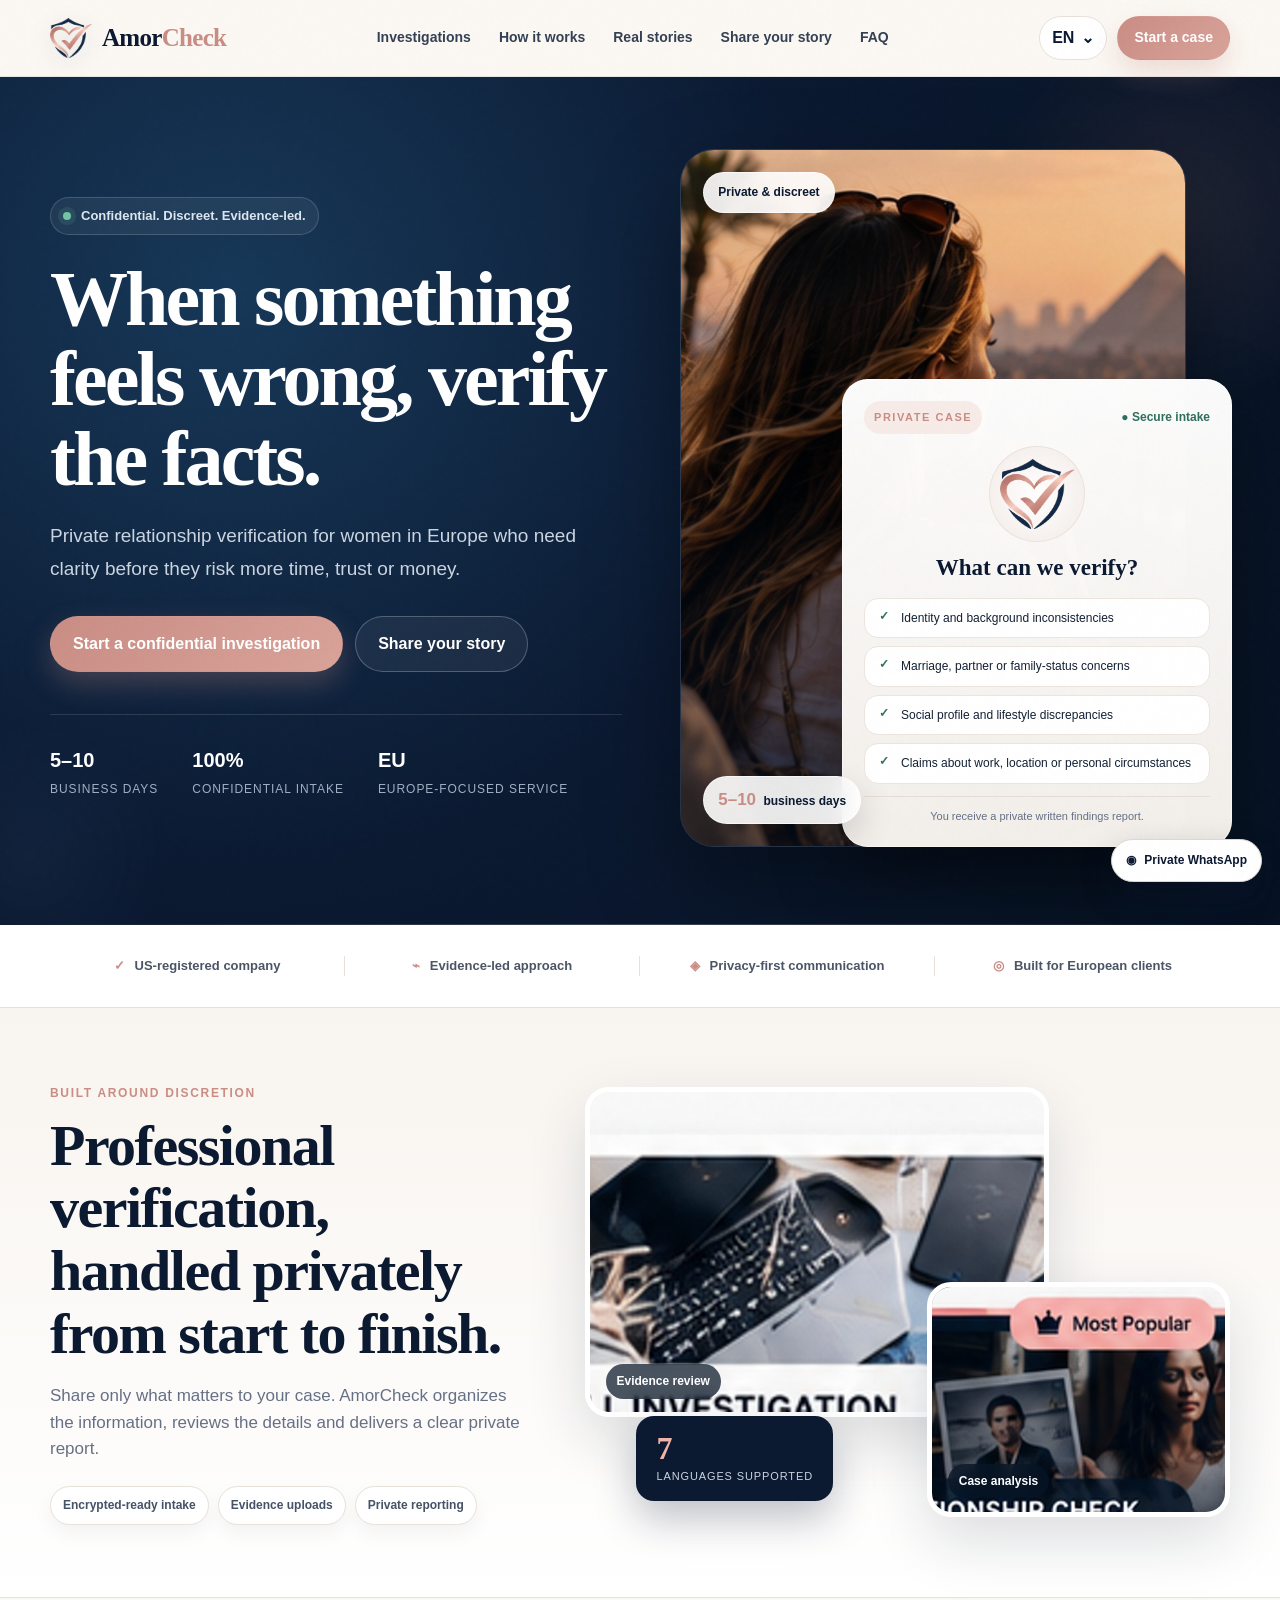
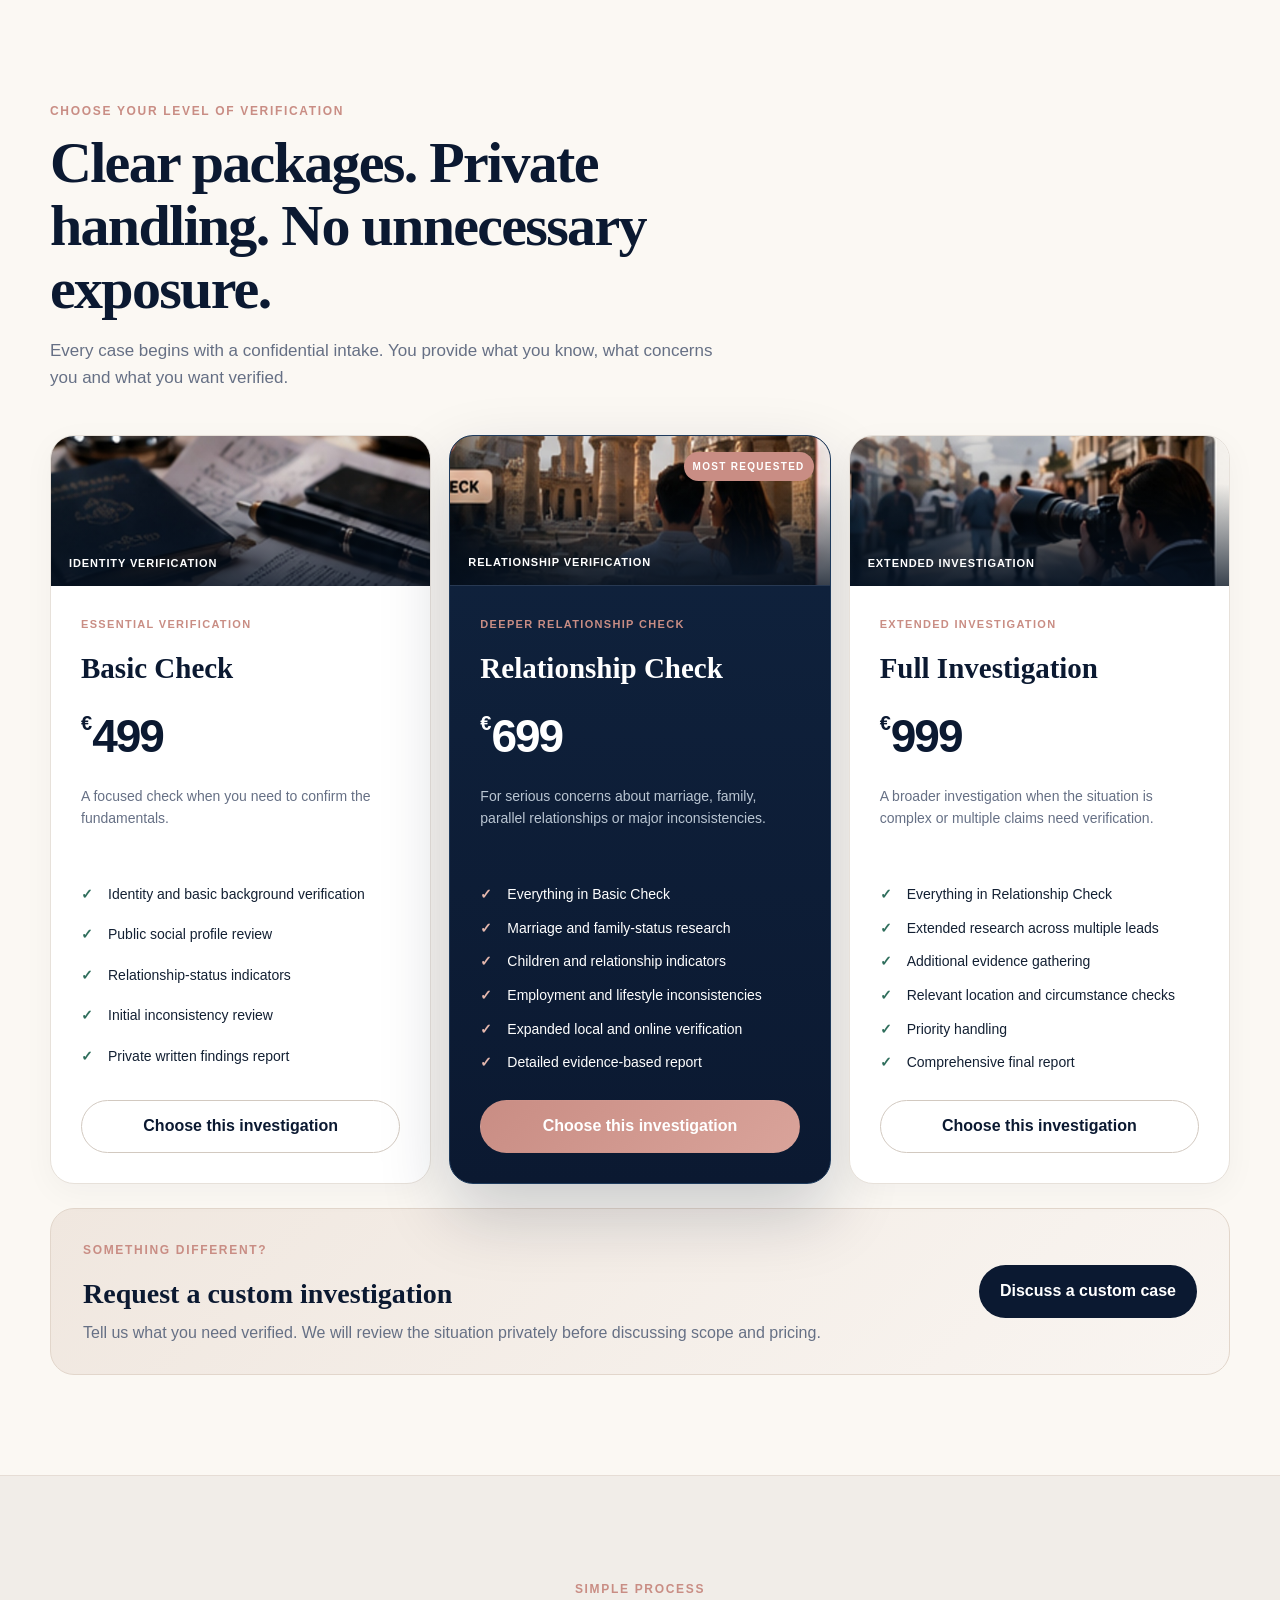
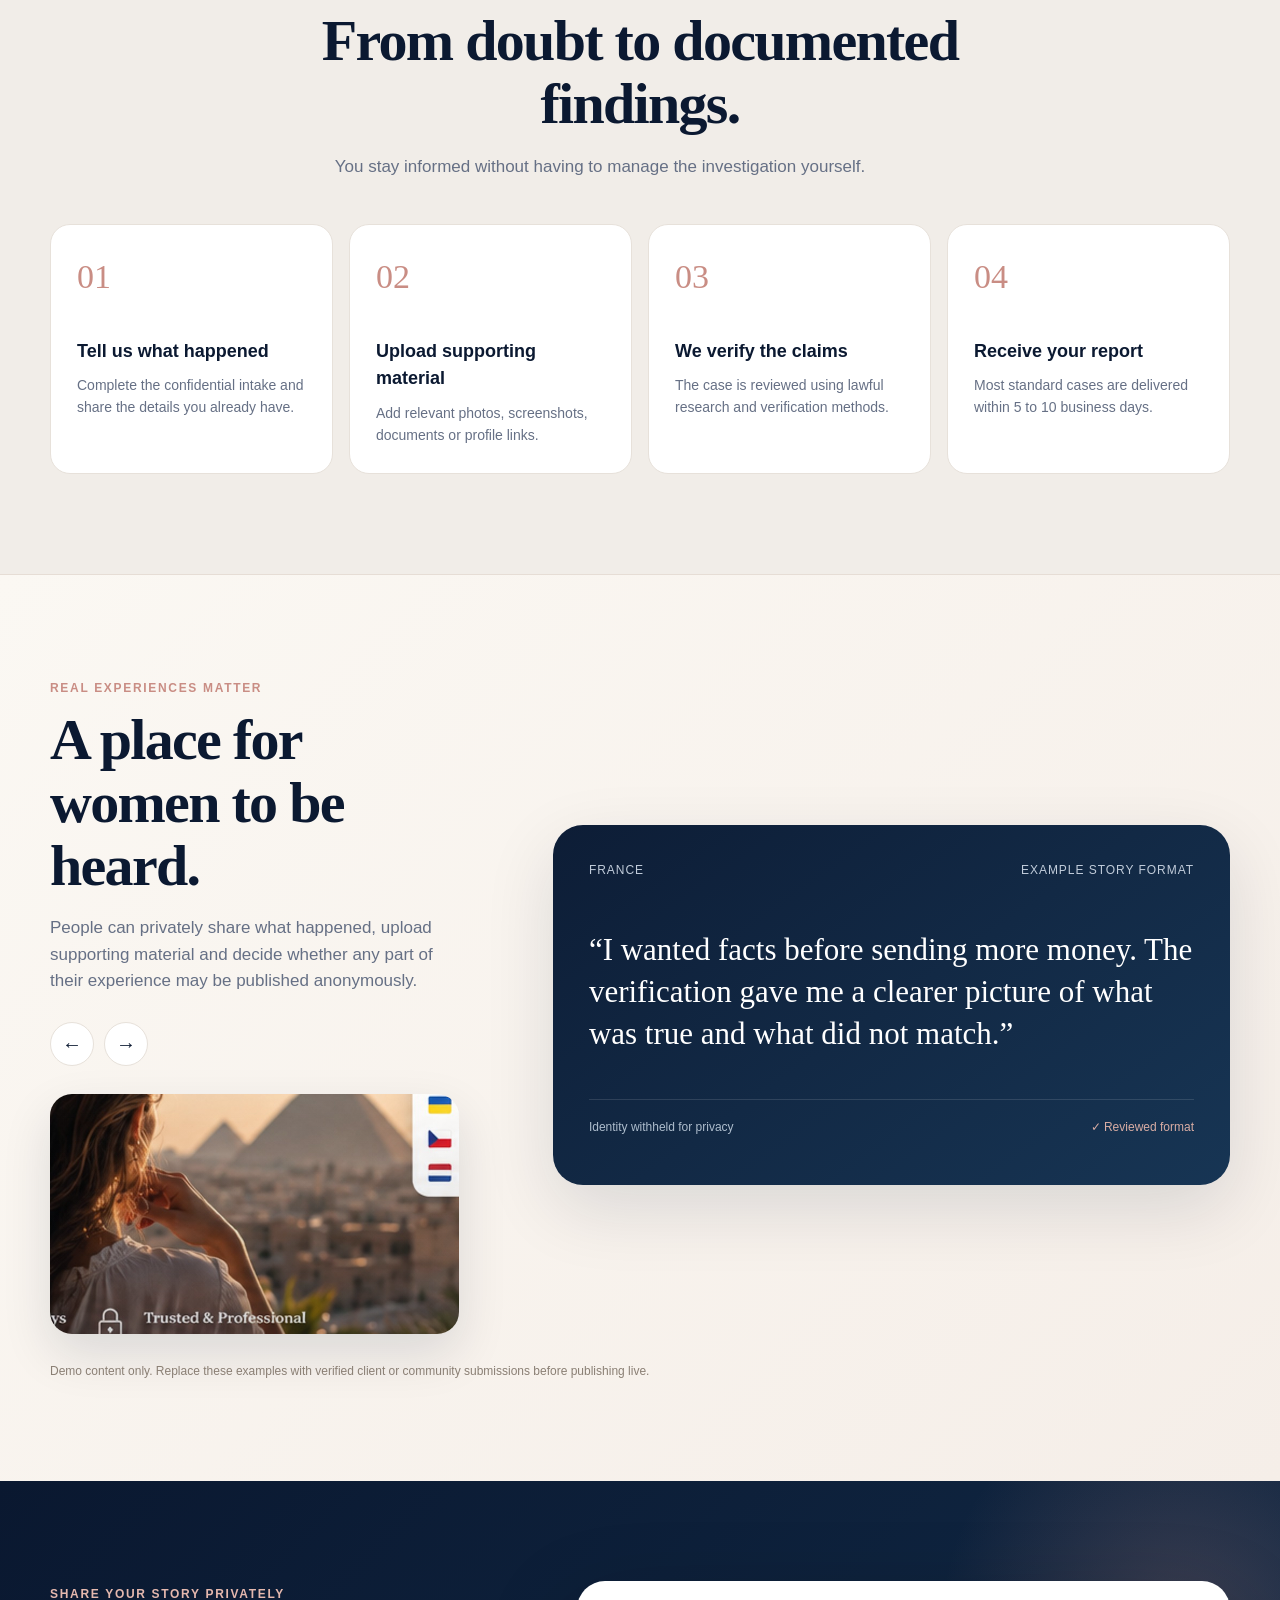
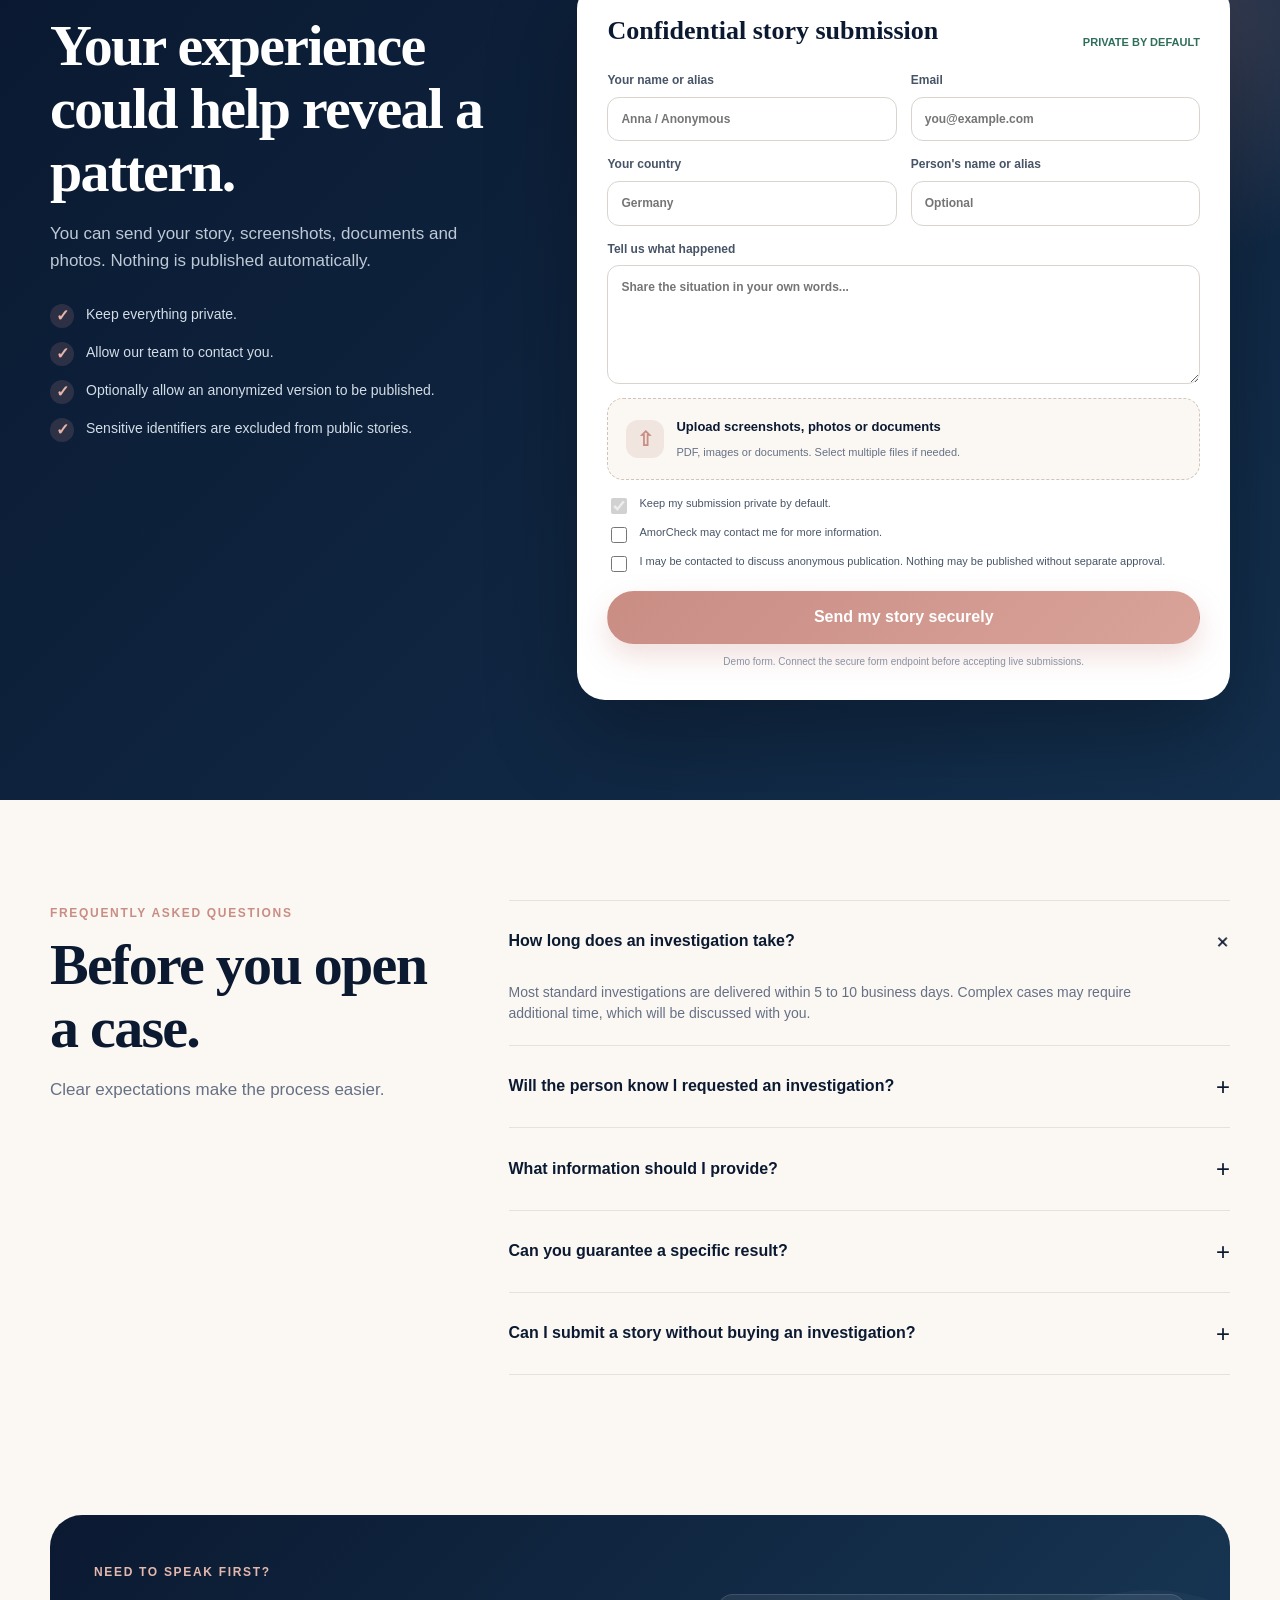
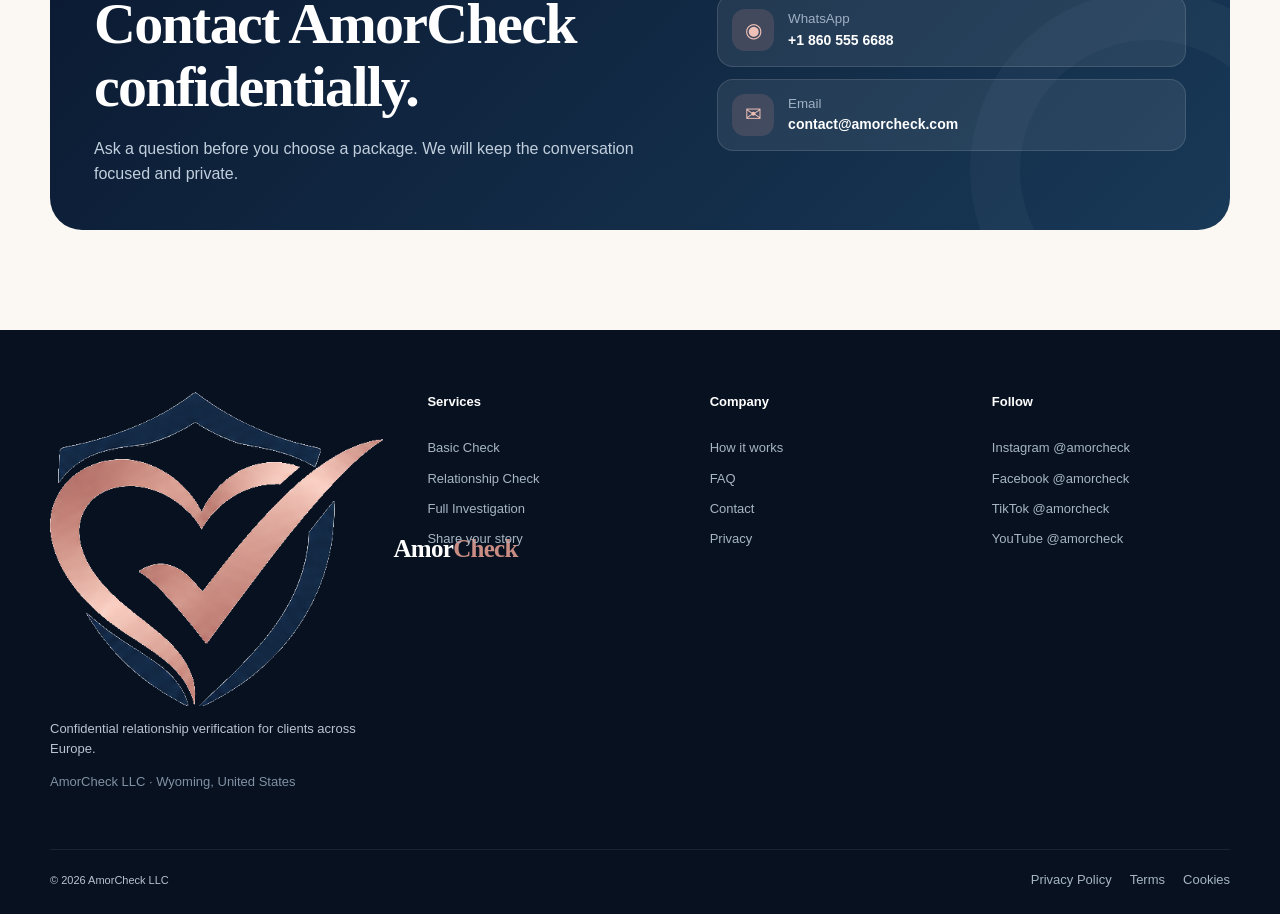
==== commit 6f45e36d: "fixed the menu problem" ====
--- a/index.html
+++ b/index.html
@@ -64,7 +64,13 @@
         </div>
 
         <div class="hero-panel reveal delay-1">
-          <div class="case-card">
+          <div class="hero-photo-card">
+            <img src="assets/img/hero-woman-egypt.jpg" alt="Woman overlooking Cairo and the pyramids">
+            <div class="photo-shade"></div>
+            <div class="photo-badge top">Private & discreet</div>
+            <div class="photo-badge bottom"><span>5–10</span> business days</div>
+          </div>
+          <div class="case-card hero-case-card">
             <div class="case-topline">
               <span class="case-badge" data-i18n="case.badge">PRIVATE CASE</span>
               <span class="secure-pill">● <span data-i18n="case.secure">Secure intake</span></span>
@@ -93,6 +99,24 @@
       </div>
     </section>
 
+    <section class="visual-proof">
+      <div class="container visual-proof-grid">
+        <div class="visual-proof-copy reveal">
+          <span class="kicker">Built around discretion</span>
+          <h2>Professional verification, handled privately from start to finish.</h2>
+          <p>Share only what matters to your case. AmorCheck organizes the information, reviews the details and delivers a clear private report.</p>
+          <div class="visual-pills">
+            <span>Encrypted-ready intake</span><span>Evidence uploads</span><span>Private reporting</span>
+          </div>
+        </div>
+        <div class="visual-collage reveal delay-1">
+          <figure class="collage-main"><img src="assets/img/investigation-desk.jpg" alt="Investigation documents and research workspace"><figcaption>Evidence review</figcaption></figure>
+          <figure class="collage-small"><img src="assets/img/relationship-review.jpg" alt="Relationship information being reviewed"><figcaption>Case analysis</figcaption></figure>
+          <div class="collage-stat"><strong>7</strong><span>languages supported</span></div>
+        </div>
+      </div>
+    </section>
+
     <section class="section" id="services">
       <div class="container">
         <div class="section-heading reveal">
@@ -103,6 +127,7 @@
 
         <div class="pricing-grid">
           <article class="price-card reveal">
+            <div class="service-photo"><img src="assets/img/basic-service.jpg" alt="Passport and documents prepared for verification"><span>Identity verification</span></div>
             <div class="plan-top">
               <span class="plan-label" data-i18n="plans.basic.label">Essential verification</span>
               <h3 data-i18n="plans.basic.name">Basic Check</h3>
@@ -120,6 +145,7 @@
           </article>
 
           <article class="price-card featured reveal delay-1">
+            <div class="service-photo"><img src="assets/img/relationship-service.jpg" alt="Relationship information being reviewed"><span>Relationship verification</span></div>
             <div class="popular-ribbon" data-i18n="plans.relationship.popular">MOST REQUESTED</div>
             <div class="plan-top">
               <span class="plan-label" data-i18n="plans.relationship.label">Deeper relationship check</span>
@@ -139,6 +165,7 @@
           </article>
 
           <article class="price-card reveal delay-2">
+            <div class="service-photo"><img src="assets/img/full-service.jpg" alt="Professional investigation work in progress"><span>Extended investigation</span></div>
             <div class="plan-top">
               <span class="plan-label" data-i18n="plans.full.label">Extended investigation</span>
               <h3 data-i18n="plans.full.name">Full Investigation</h3>
--- a/assets/css/styles.css
+++ b/assets/css/styles.css
@@ -132,3 +132,31 @@
 .legal-page{background:#f7f4ef;min-height:100vh}.legal-hero{background:#0b1931;color:#fff;padding:80px 0 54px}.legal-hero h1{font-family:Georgia,"Times New Roman",serif;font-size:52px;margin:12px 0}.legal-hero p{color:#c5d0dd}.legal-content{padding:58px 0 90px}.legal-shell{max-width:860px;background:#fff;border:1px solid var(--line);border-radius:24px;padding:38px}.legal-shell h2{font-family:Georgia,"Times New Roman",serif;color:var(--navy);font-size:26px;margin-top:30px}.legal-shell h2:first-child{margin-top:0}.legal-shell p,.legal-shell li{color:#586474;font-size:14px}.legal-shell ul{padding-left:20px}.legal-note{background:#f8ece9;border-left:4px solid var(--rose);padding:14px 16px;border-radius:10px;margin:22px 0;color:#6f5f5b}
 @media(max-width:980px){.desktop-nav{display:none}.menu-toggle{display:block}.nav-actions>.btn{display:none}.language-menu{right:40px}.hero-grid,.share-grid,.story-grid,.faq-grid,.contact-card{grid-template-columns:1fr}.hero{padding-top:55px}.hero-panel{max-width:620px}.pricing-grid{grid-template-columns:1fr}.price-card.featured{transform:none}.price-card.featured:hover{transform:translateY(-6px)}.steps-grid{grid-template-columns:1fr 1fr}.trust-strip-grid{grid-template-columns:1fr 1fr}.trust-strip-grid>div{min-height:58px;border-bottom:1px solid var(--line)}.story-carousel{min-height:400px}.faq-intro{position:static}.footer-grid{grid-template-columns:1.4fr 1fr 1fr}.footer-grid>div:last-child{grid-column:2/4}.contact-actions{max-width:500px}}
 @media(max-width:640px){.container{width:min(100% - 28px,1180px)}.nav-wrap{height:68px}.brand-icon{width:36px;height:36px}.brand-name{font-size:22px}.section{padding:74px 0}.hero{min-height:auto;padding:50px 0}.hero h1{font-size:48px;letter-spacing:-2px}.hero-lead{font-size:16px}.hero-actions{display:grid}.hero-actions .btn{width:100%}.hero-trust{gap:20px;display:grid;grid-template-columns:repeat(3,1fr)}.hero-trust strong{font-size:18px}.hero-trust span{font-size:9px}.case-card{padding:22px}.trust-strip-grid{grid-template-columns:1fr}.trust-strip-grid>div{justify-content:flex-start;padding-left:24px;border-right:0}.section-heading h2,.share-copy h2,.contact-card h2,.faq-intro h2,.story-intro h2{font-size:39px}.pricing-grid{gap:14px}.price-card{padding:24px}.custom-case{align-items:flex-start;flex-direction:column}.steps-grid{grid-template-columns:1fr}.story-carousel{min-height:470px}.story-card{padding:26px}.story-card blockquote{font-size:25px;margin:42px 0 34px}.story-meta,.story-bottom{flex-direction:column;align-items:flex-start}.story-form{padding:22px}.form-grid.two{grid-template-columns:1fr}.faq-answer p{padding-right:0}.contact-card{padding:30px}.footer-grid{grid-template-columns:1fr 1fr}.footer-brand{grid-column:1/3}.footer-grid>div:last-child{grid-column:auto}.footer-bottom{align-items:flex-start;flex-direction:column;gap:10px}.floating-whatsapp span{display:none}.modal-dialog{padding:26px 20px}.modal h2{font-size:31px}}
+
+/* v2 visual polish + menu fix */
+[hidden]{display:none!important}
+.mobile-menu{display:none!important}
+.hero{padding:72px 0 78px;background:radial-gradient(circle at 18% 25%,#173858 0,#0b1931 48%,#071323 100%)}
+.hero-grid{grid-template-columns:1.02fr .98fr;gap:58px}
+.hero-panel{min-height:650px;display:flex;align-items:center;justify-content:flex-end;position:relative}
+.hero-photo-card{position:absolute;inset:0 44px 0 0;border-radius:34px;overflow:hidden;box-shadow:0 38px 90px rgba(0,0,0,.38);border:1px solid rgba(255,255,255,.12)}
+.hero-photo-card img{width:100%;height:100%;object-fit:cover;display:block;transform:scale(1.01);transition:transform 8s ease}
+.hero-panel:hover .hero-photo-card img{transform:scale(1.08)}
+.photo-shade{position:absolute;inset:0;background:linear-gradient(180deg,rgba(7,19,35,.04),rgba(7,19,35,.12) 45%,rgba(7,19,35,.62))}
+.photo-badge{position:absolute;z-index:2;background:rgba(255,255,255,.9);backdrop-filter:blur(12px);color:var(--navy);border:1px solid rgba(255,255,255,.7);box-shadow:0 14px 35px rgba(0,0,0,.16);font-size:12px;font-weight:800;border-radius:999px;padding:10px 14px}
+.photo-badge.top{top:22px;left:22px}.photo-badge.bottom{bottom:22px;left:22px}.photo-badge.bottom span{color:var(--rose);font-size:17px;margin-right:4px}
+.hero-case-card{position:relative;width:min(390px,82%);margin-right:-2px;margin-top:230px;padding:22px;border-radius:26px;box-shadow:0 28px 70px rgba(0,0,0,.34)}
+.hero-case-card .case-shield{width:96px;height:96px;margin:12px auto 0}.hero-case-card .case-shield img{width:75px}.hero-case-card h3{font-size:23px;margin:8px 0 12px}.hero-case-card .check-list{gap:8px}.hero-case-card .check-list li{padding:10px 12px 10px 36px;font-size:12px}.hero-case-card .check-list li:before{top:8px}.hero-case-card .case-footer{font-size:11px;margin-top:12px;padding-top:11px}
+.visual-proof{padding:72px 0;background:linear-gradient(180deg,#f8f4ef 0,#fff 100%);border-bottom:1px solid var(--line)}
+.visual-proof-grid{display:grid;grid-template-columns:.85fr 1.15fr;gap:58px;align-items:center}
+.visual-proof-copy h2{font-family:Georgia,"Times New Roman",serif;color:var(--navy);font-size:clamp(36px,4.7vw,58px);line-height:1.08;letter-spacing:-1.5px;margin:0 0 18px}.visual-proof-copy p{color:var(--muted);font-size:17px;max-width:560px;margin:0}
+.visual-pills{display:flex;flex-wrap:wrap;gap:9px;margin-top:24px}.visual-pills span{padding:9px 12px;border-radius:999px;background:#fff;border:1px solid var(--line);font-size:12px;font-weight:750;color:#465266;box-shadow:0 8px 20px rgba(11,25,49,.05)}
+.visual-collage{position:relative;min-height:430px}.visual-collage figure{margin:0;overflow:hidden;border-radius:24px;box-shadow:0 24px 60px rgba(11,25,49,.14);border:5px solid #fff;position:absolute}.visual-collage img{width:100%;height:100%;object-fit:cover;display:block;transition:transform .6s ease}.visual-collage figure:hover img{transform:scale(1.05)}.visual-collage figcaption{position:absolute;left:16px;bottom:14px;color:#fff;background:rgba(8,21,38,.72);backdrop-filter:blur(8px);padding:8px 11px;border-radius:999px;font-size:12px;font-weight:800}
+.collage-main{left:0;top:0;width:72%;height:330px}.collage-small{right:0;bottom:0;width:47%;height:235px}.collage-stat{position:absolute;left:8%;bottom:16px;background:var(--navy);color:#fff;border-radius:18px;padding:16px 20px;box-shadow:0 18px 40px rgba(11,25,49,.26);display:grid;z-index:3}.collage-stat strong{font-family:Georgia,"Times New Roman",serif;font-size:32px;color:#efb3aa;line-height:1}.collage-stat span{font-size:11px;text-transform:uppercase;letter-spacing:.08em;color:#cbd5e1;margin-top:4px}
+.price-card{overflow:hidden;padding:0 30px 30px}.service-photo{height:150px;margin:0 -30px 25px;position:relative;overflow:hidden;background:#10233e}.service-photo img{width:100%;height:100%;object-fit:cover;display:block;transition:transform .55s ease}.price-card:hover .service-photo img{transform:scale(1.06)}.service-photo:after{content:"";position:absolute;inset:0;background:linear-gradient(180deg,transparent 32%,rgba(7,19,35,.78))}.service-photo span{position:absolute;z-index:2;left:18px;bottom:14px;color:#fff;font-size:11px;font-weight:850;letter-spacing:.08em;text-transform:uppercase}.featured .service-photo{border-bottom:1px solid rgba(255,255,255,.1)}
+.story-section{background:linear-gradient(135deg,#fbf8f3 0,#f5eee8 100%)}
+.story-intro{position:relative;padding-right:24px}.story-intro:after{content:"";display:block;height:240px;border-radius:22px;margin-top:28px;background:linear-gradient(180deg,transparent,rgba(11,25,49,.15)),url('../img/story-woman-pyramids.jpg') center/cover;box-shadow:0 20px 50px rgba(11,25,49,.12)}
+.floating-whatsapp{box-shadow:0 14px 34px rgba(11,25,49,.24);animation:floatWhats 3.5s ease-in-out infinite}
+@keyframes floatWhats{0%,100%{transform:translateY(0)}50%{transform:translateY(-6px)}}
+@media(max-width:980px){.mobile-menu.is-open{display:grid!important}.hero-panel{min-height:590px;margin-top:16px}.hero-photo-card{inset:0 0 0 0}.hero-case-card{margin-top:210px;margin-right:16px;width:min(390px,78%)}.visual-proof-grid{grid-template-columns:1fr}.visual-collage{min-height:420px}.visual-proof-copy{max-width:720px}.pricing-grid{grid-template-columns:1fr}.service-photo{height:220px}}
+@media(max-width:640px){.hero-panel{min-height:530px}.hero-photo-card{border-radius:26px}.hero-case-card{width:88%;margin:195px auto 0}.photo-badge.bottom{bottom:16px}.photo-badge.top{top:16px;left:16px}.visual-proof{padding:58px 0}.visual-collage{min-height:360px}.collage-main{width:86%;height:270px}.collage-small{width:52%;height:190px}.collage-stat{left:3%;bottom:4px}.service-photo{height:180px}.story-intro:after{height:210px}}
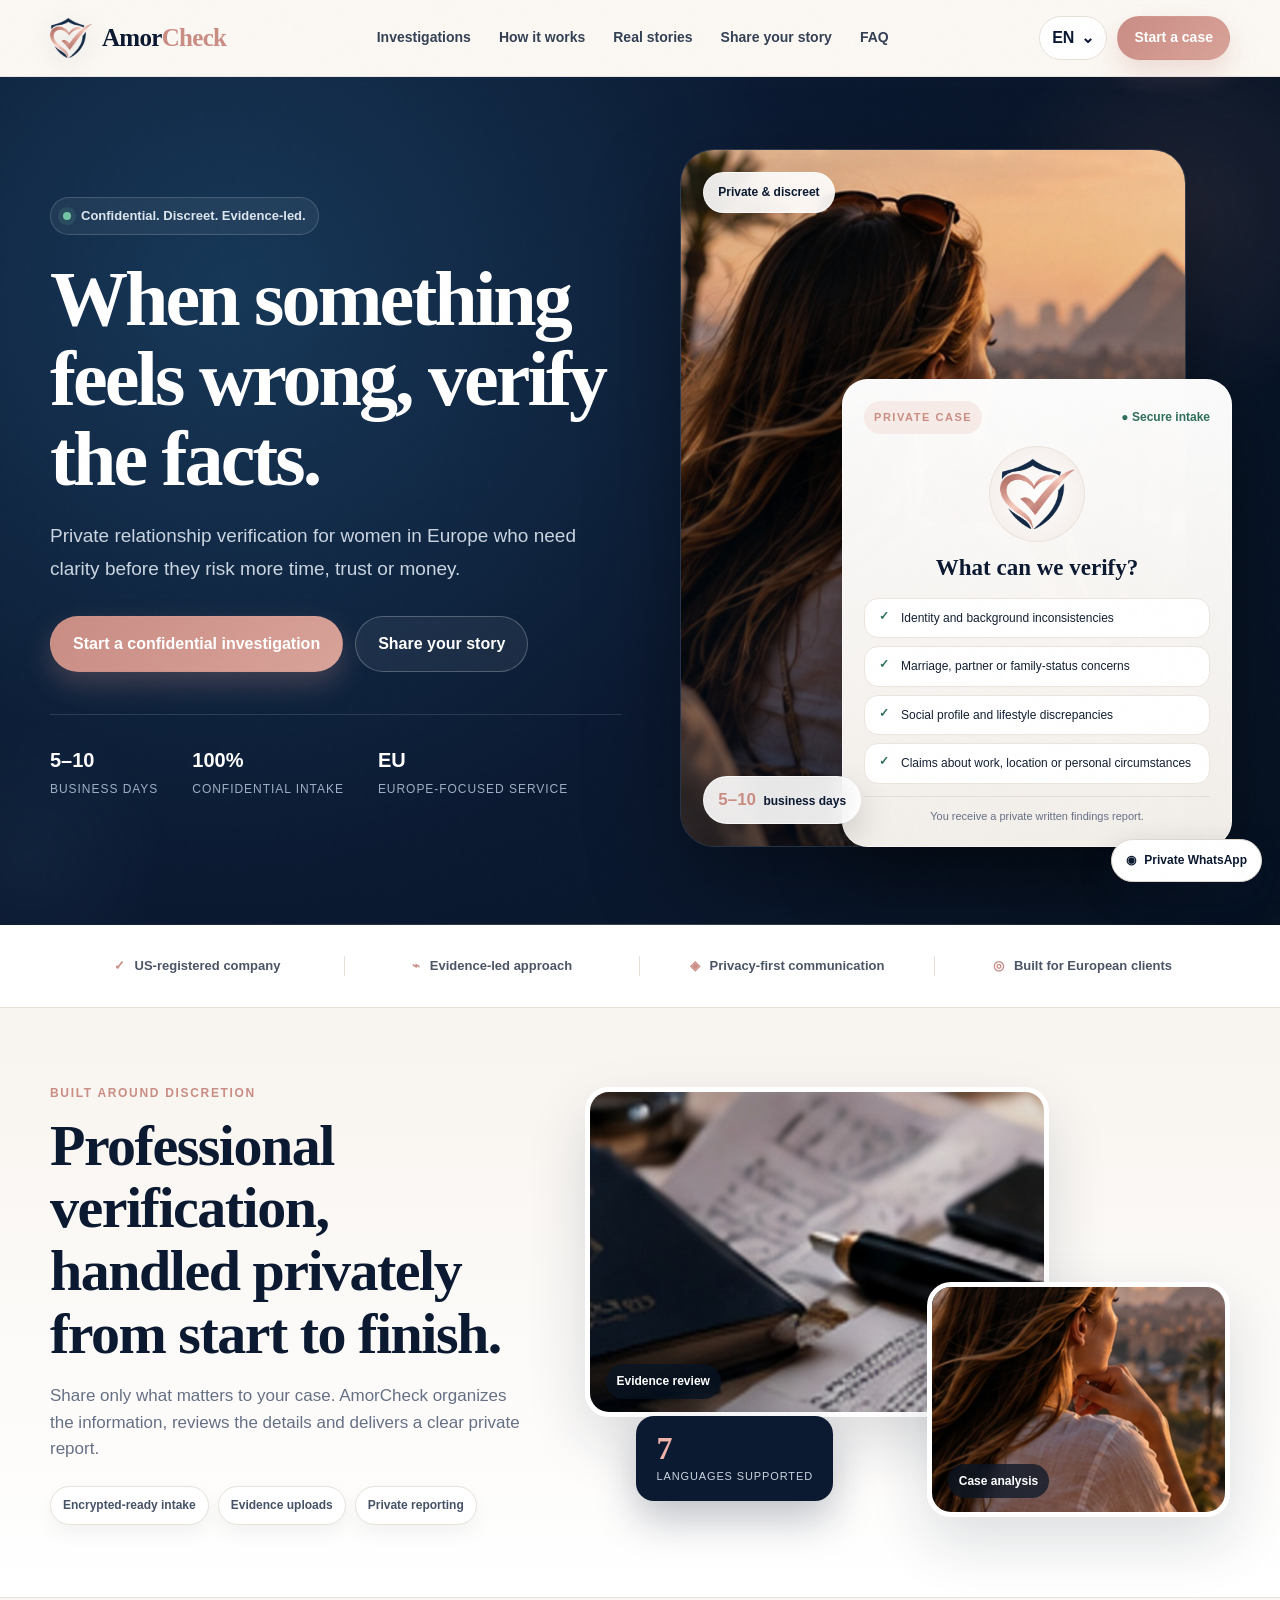
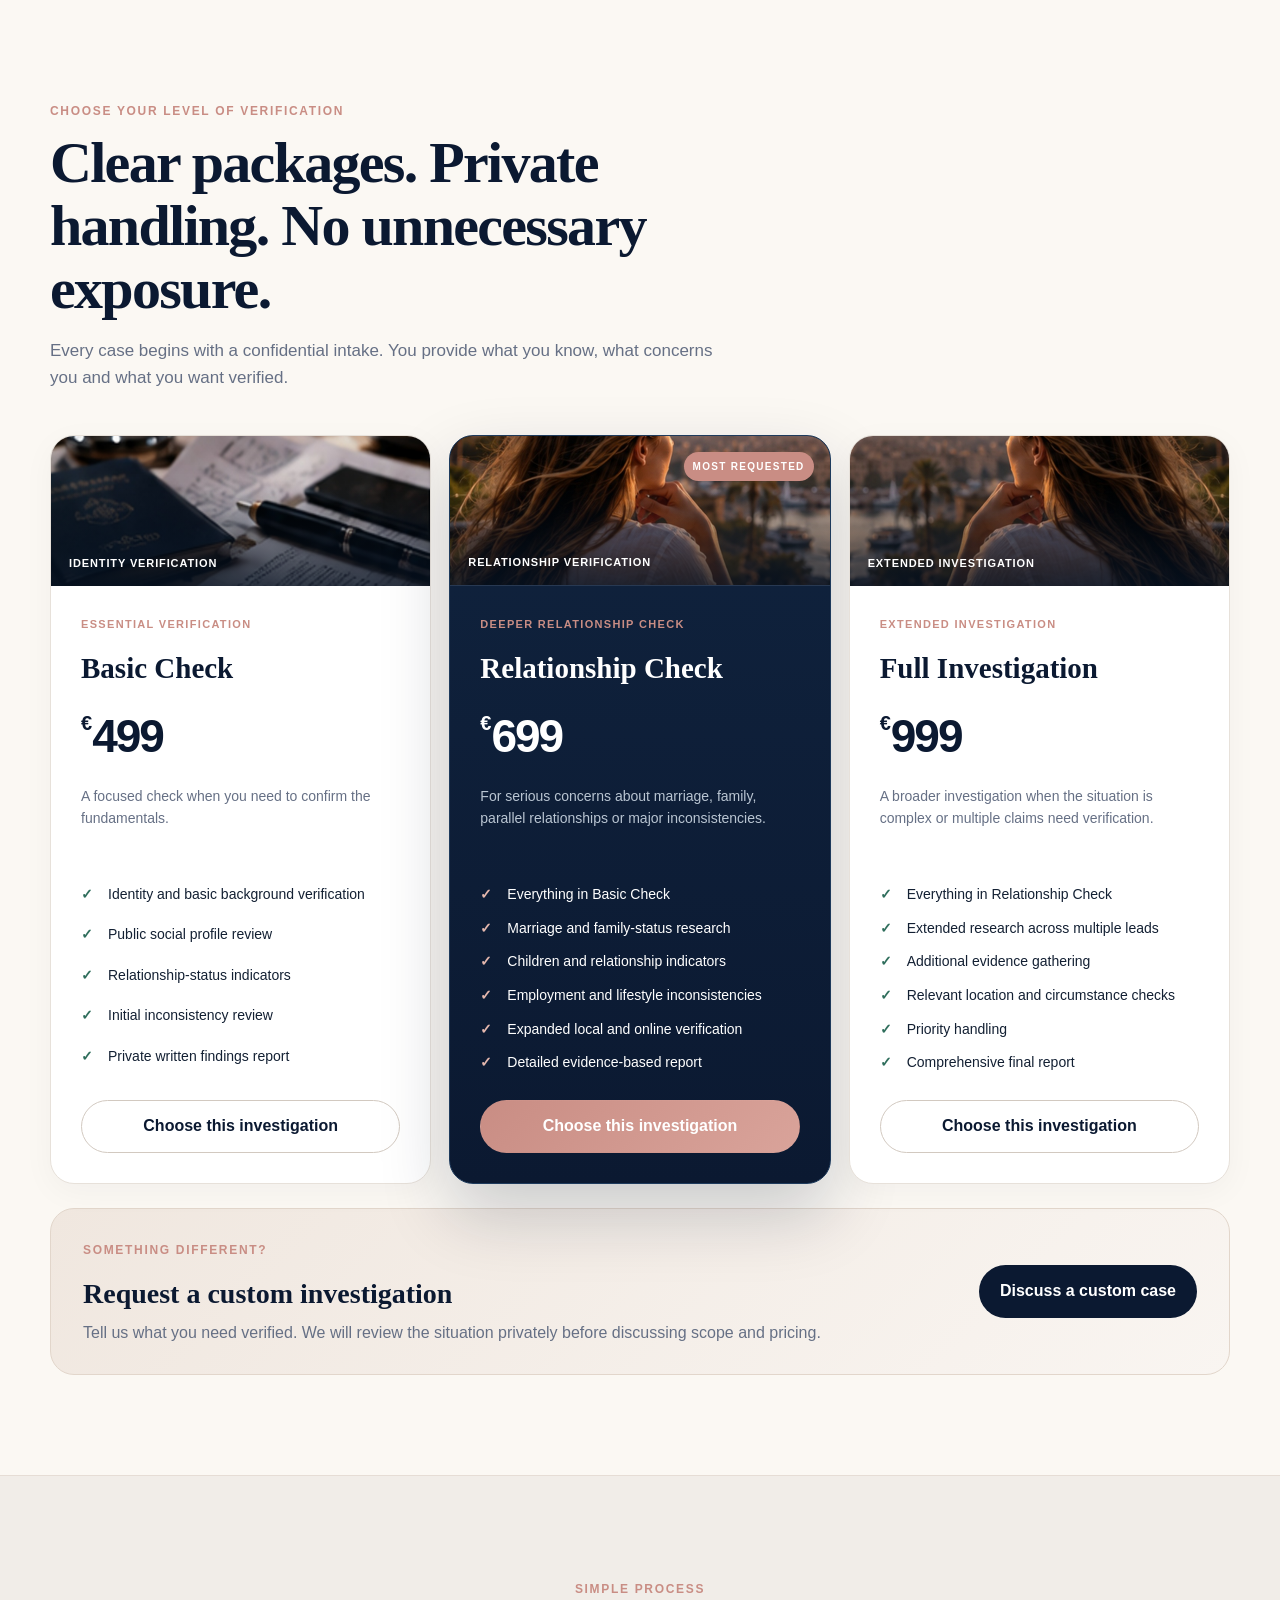
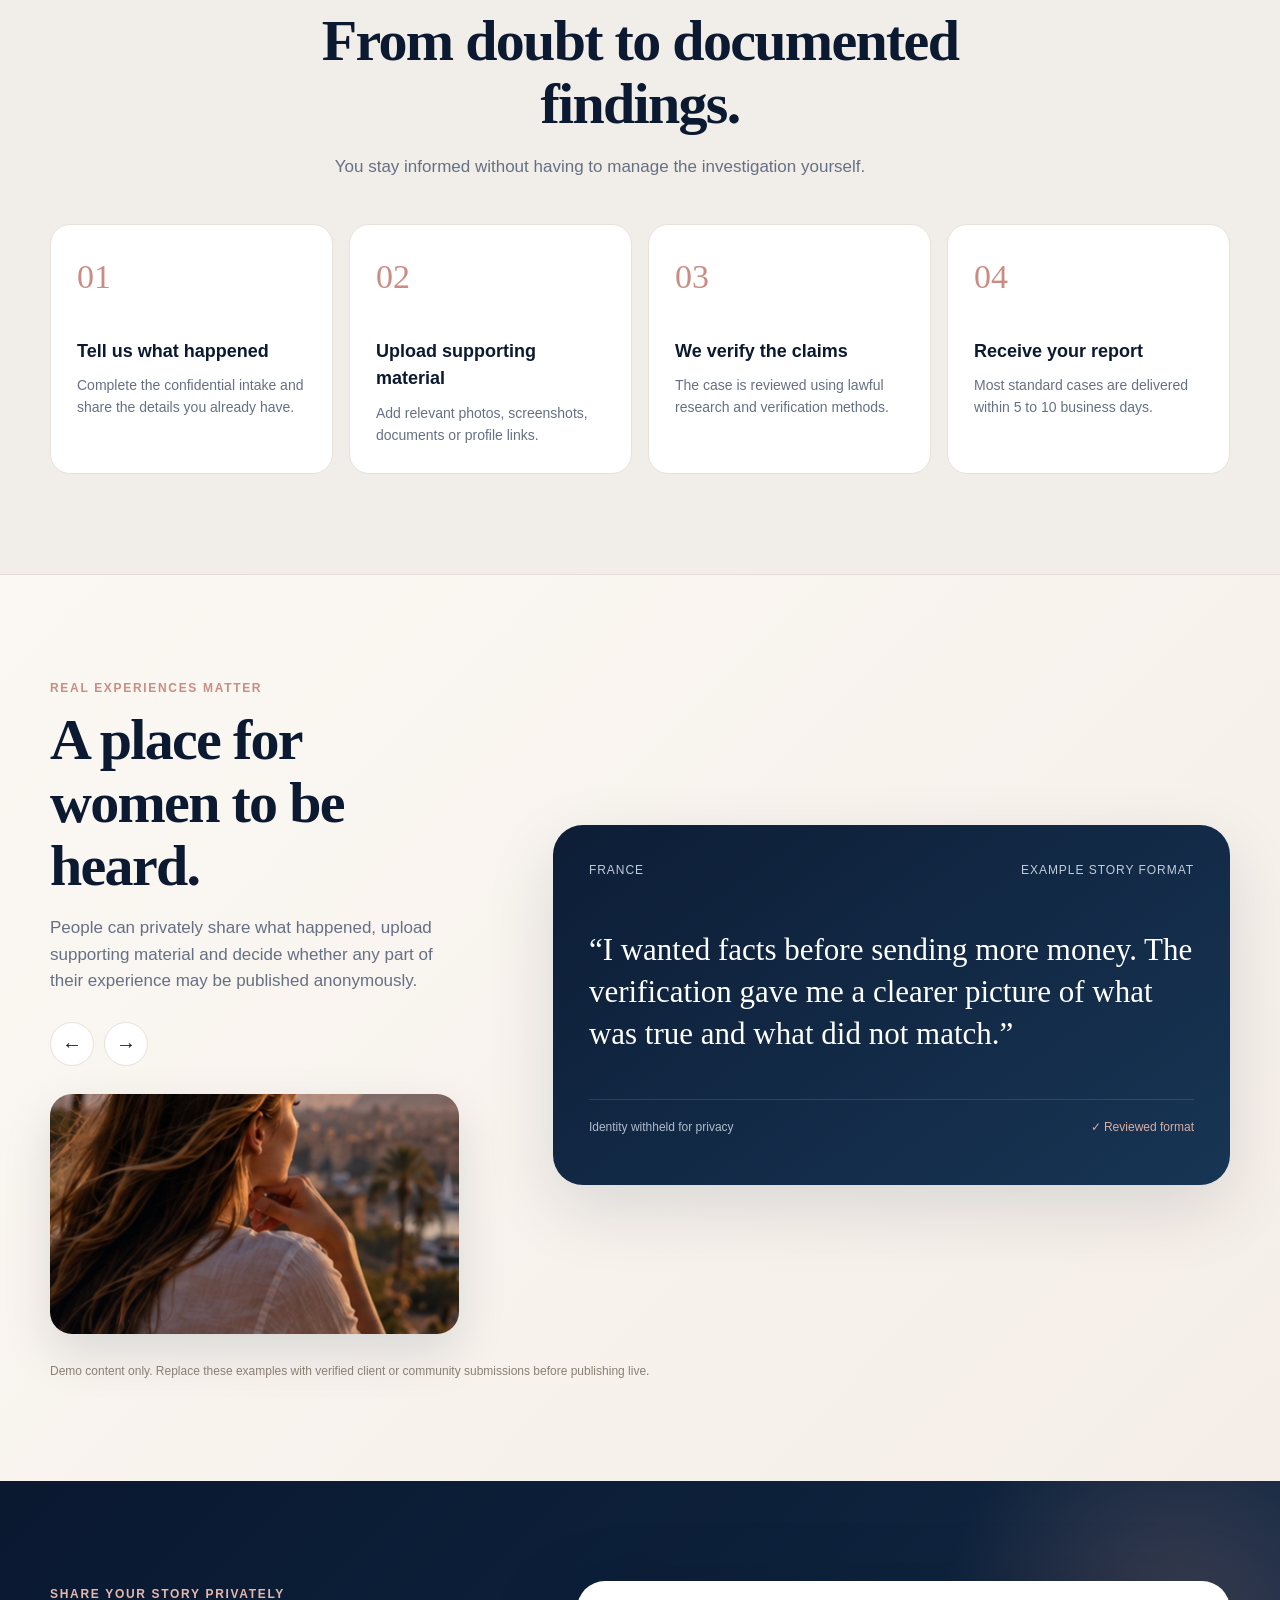
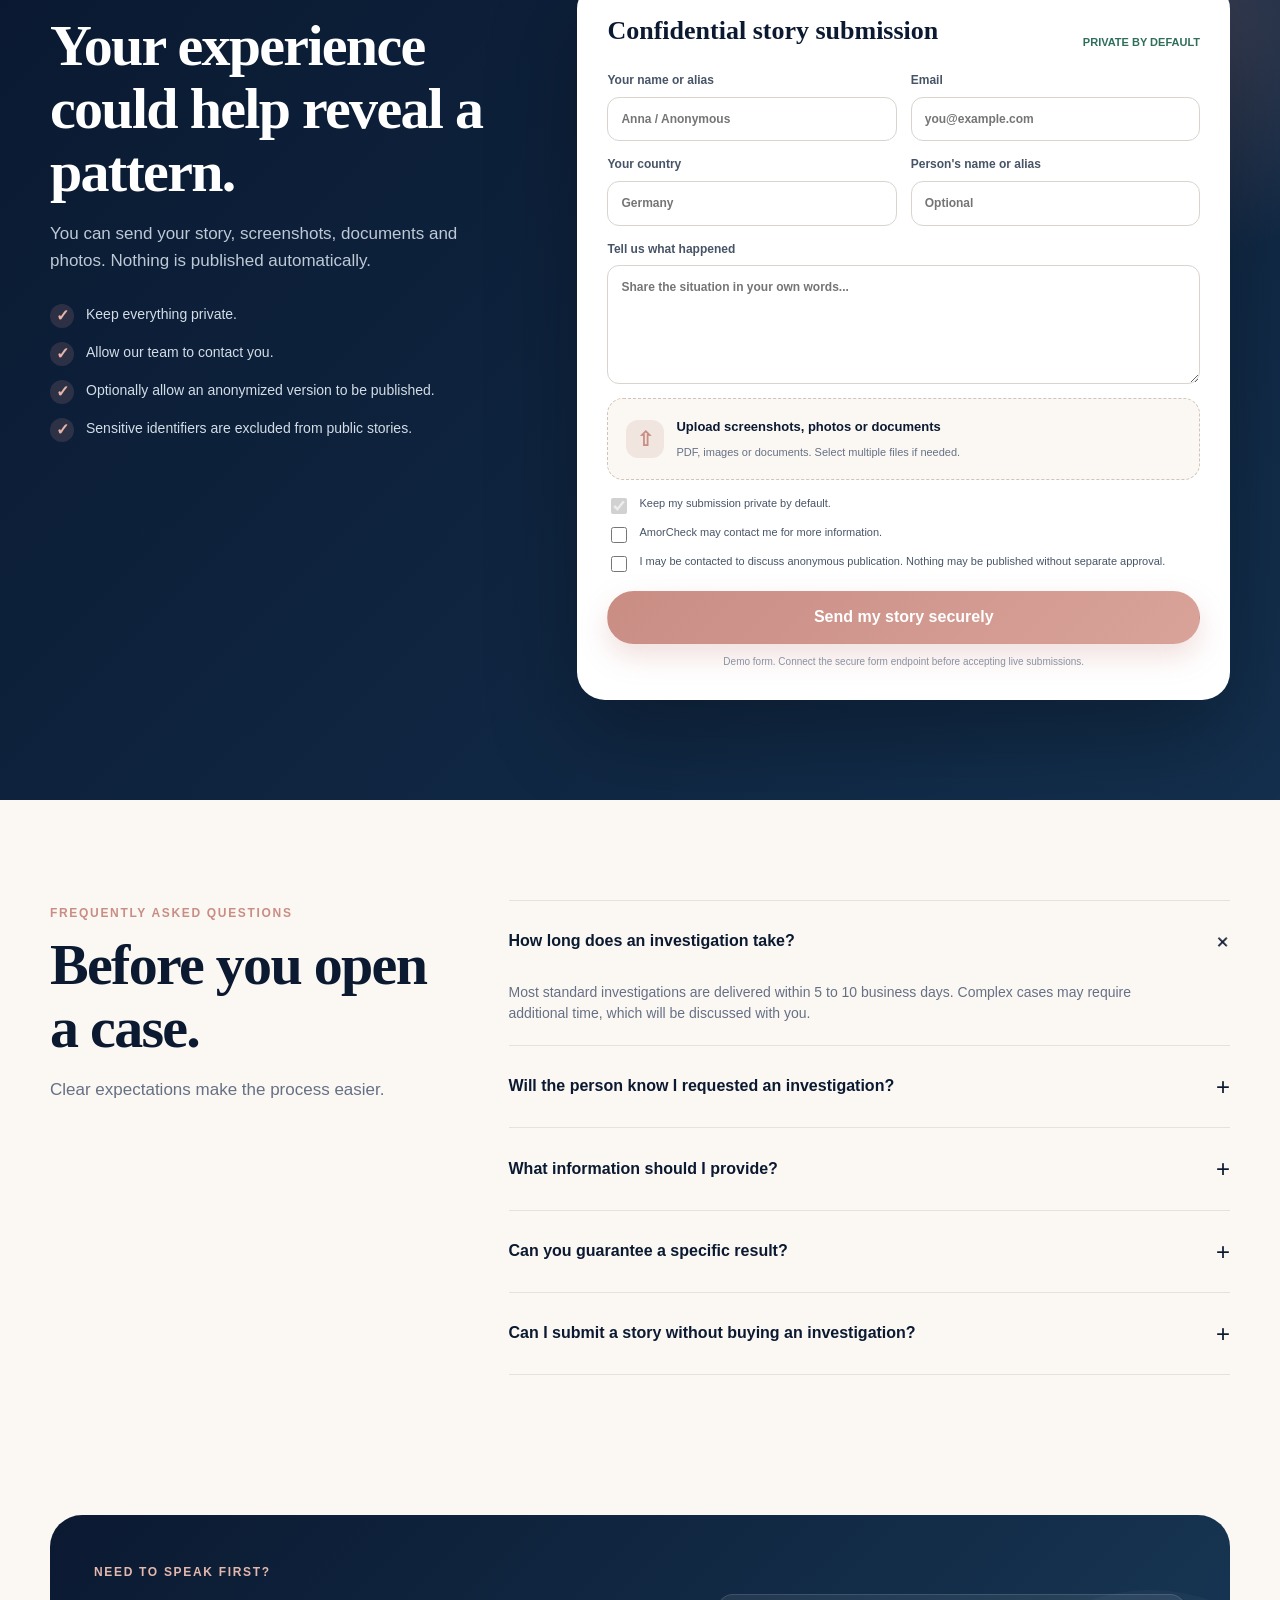
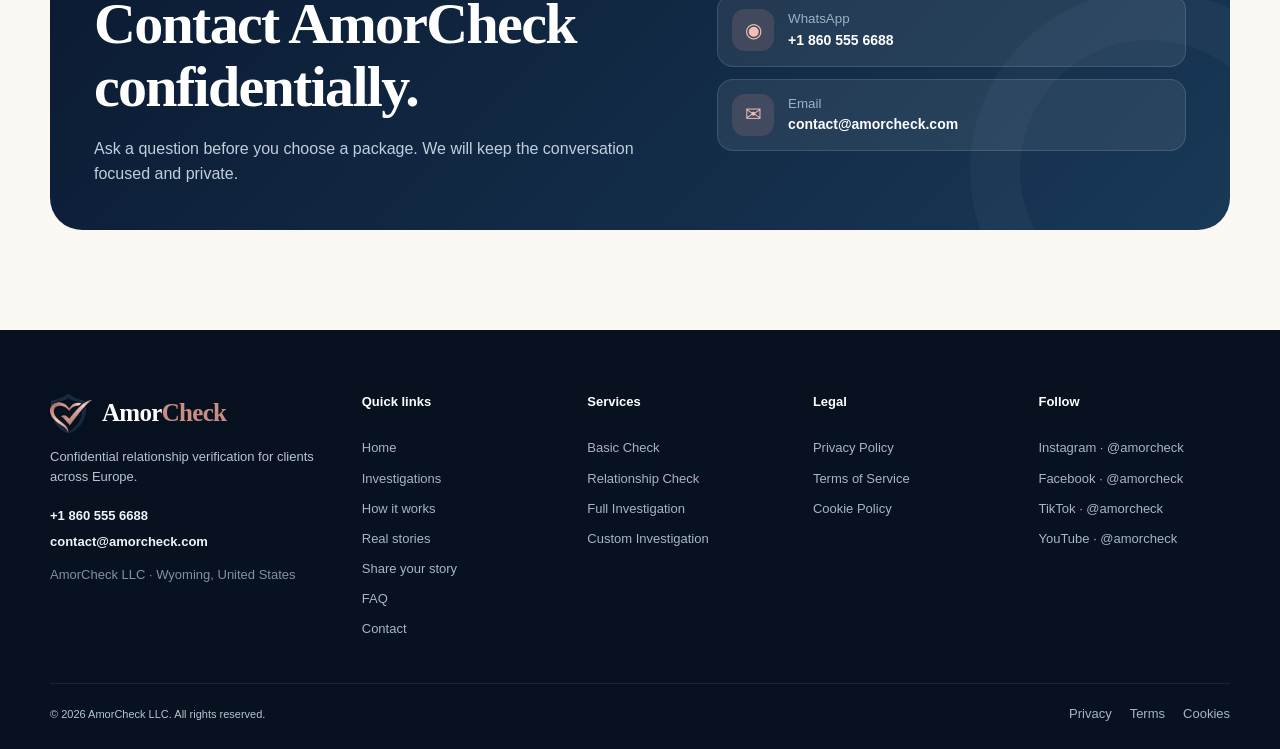
==== commit aec5e83b: "corrected version instead of V2" ====
--- a/index.html
+++ b/index.html
@@ -313,17 +313,22 @@
   </main>
 
   <footer class="footer">
-    <div class="container footer-grid">
+    <div class="container footer-grid footer-grid-v3">
       <div class="footer-brand">
-        <a class="brand footer-logo" href="#top"><img src="assets/img/amorcheck-icon.png" alt=""><span class="brand-name">Amor<span>Check</span></span></a>
+        <a class="brand footer-logo" href="#top" aria-label="AmorCheck home"><img src="assets/img/amorcheck-icon.png" alt="" class="brand-icon"><span class="brand-name">Amor<span>Check</span></span></a>
         <p data-i18n="footer.text">Confidential relationship verification for clients across Europe.</p>
+        <div class="footer-contact-mini">
+          <a href="tel:+18605556688">+1 860 555 6688</a>
+          <a href="mailto:contact@amorcheck.com">contact@amorcheck.com</a>
+        </div>
         <p class="company-line">AmorCheck LLC · Wyoming, United States</p>
       </div>
-      <div><h4 data-i18n="footer.services">Services</h4><a href="#services" data-i18n="plans.basic.name">Basic Check</a><a href="#services" data-i18n="plans.relationship.name">Relationship Check</a><a href="#services" data-i18n="plans.full.name">Full Investigation</a><a href="#share" data-i18n="nav.share">Share your story</a></div>
-      <div><h4 data-i18n="footer.company">Company</h4><a href="#how" data-i18n="nav.how">How it works</a><a href="#faq" data-i18n="nav.faq">FAQ</a><a href="#contact" data-i18n="nav.contact">Contact</a><a href="privacy.html">Privacy</a></div>
-      <div><h4 data-i18n="footer.follow">Follow</h4><a href="https://instagram.com/amorcheck" target="_blank" rel="noopener">Instagram @amorcheck</a><a href="https://facebook.com/amorcheck" target="_blank" rel="noopener">Facebook @amorcheck</a><a href="https://tiktok.com/@amorcheck" target="_blank" rel="noopener">TikTok @amorcheck</a><a href="https://youtube.com/@amorcheck" target="_blank" rel="noopener">YouTube @amorcheck</a></div>
+      <div class="footer-column"><h4>Quick links</h4><a href="#top">Home</a><a href="#services" data-i18n="nav.services">Investigations</a><a href="#how" data-i18n="nav.how">How it works</a><a href="#stories" data-i18n="nav.stories">Real stories</a><a href="#share" data-i18n="nav.share">Share your story</a><a href="#faq" data-i18n="nav.faq">FAQ</a><a href="#contact" data-i18n="nav.contact">Contact</a></div>
+      <div class="footer-column"><h4 data-i18n="footer.services">Services</h4><a href="#services" data-i18n="plans.basic.name">Basic Check</a><a href="#services" data-i18n="plans.relationship.name">Relationship Check</a><a href="#services" data-i18n="plans.full.name">Full Investigation</a><a href="#contact">Custom Investigation</a></div>
+      <div class="footer-column"><h4>Legal</h4><a href="privacy.html">Privacy Policy</a><a href="terms.html">Terms of Service</a><a href="cookies.html">Cookie Policy</a></div>
+      <div class="footer-column"><h4 data-i18n="footer.follow">Follow</h4><a href="https://instagram.com/amorcheck" target="_blank" rel="noopener">Instagram · @amorcheck</a><a href="https://facebook.com/amorcheck" target="_blank" rel="noopener">Facebook · @amorcheck</a><a href="https://tiktok.com/@amorcheck" target="_blank" rel="noopener">TikTok · @amorcheck</a><a href="https://youtube.com/@amorcheck" target="_blank" rel="noopener">YouTube · @amorcheck</a></div>
     </div>
-    <div class="container footer-bottom"><span>© <span id="year"></span> AmorCheck LLC</span><div><a href="privacy.html">Privacy Policy</a><a href="terms.html">Terms</a><a href="cookies.html">Cookies</a></div></div>
+    <div class="container footer-bottom"><span>© <span id="year"></span> AmorCheck LLC. All rights reserved.</span><div><a href="privacy.html">Privacy</a><a href="terms.html">Terms</a><a href="cookies.html">Cookies</a></div></div>
   </footer>
 
   <a class="floating-whatsapp" href="https://wa.me/18605556688?text=Hello%20AmorCheck%2C%20I%20would%20like%20information%20about%20a%20confidential%20investigation." target="_blank" rel="noopener" aria-label="Contact AmorCheck on WhatsApp">◉<span data-i18n="floating.whatsapp">Private WhatsApp</span></a>
--- a/assets/css/styles.css
+++ b/assets/css/styles.css
@@ -160,3 +160,146 @@
 @keyframes floatWhats{0%,100%{transform:translateY(0)}50%{transform:translateY(-6px)}}
 @media(max-width:980px){.mobile-menu.is-open{display:grid!important}.hero-panel{min-height:590px;margin-top:16px}.hero-photo-card{inset:0 0 0 0}.hero-case-card{margin-top:210px;margin-right:16px;width:min(390px,78%)}.visual-proof-grid{grid-template-columns:1fr}.visual-collage{min-height:420px}.visual-proof-copy{max-width:720px}.pricing-grid{grid-template-columns:1fr}.service-photo{height:220px}}
 @media(max-width:640px){.hero-panel{min-height:530px}.hero-photo-card{border-radius:26px}.hero-case-card{width:88%;margin:195px auto 0}.photo-badge.bottom{bottom:16px}.photo-badge.top{top:16px;left:16px}.visual-proof{padding:58px 0}.visual-collage{min-height:360px}.collage-main{width:86%;height:270px}.collage-small{width:52%;height:190px}.collage-stat{left:3%;bottom:4px}.service-photo{height:180px}.story-intro:after{height:210px}}
+
+/* v3 responsive refinement */
+.footer-grid-v3{grid-template-columns:1.45fr repeat(4,minmax(0,1fr));gap:34px}
+.footer-contact-mini{display:grid;gap:6px;margin:18px 0 8px}
+.footer-contact-mini a{font-weight:700;color:#eef4fb}
+.footer-column{min-width:0}
+.footer-column a{overflow-wrap:anywhere}
+
+@media(max-width:980px){
+  .nav-wrap{gap:12px}
+  .brand-name{font-size:23px}
+  .mobile-menu{position:absolute;top:100%;left:14px;right:14px;padding:10px;background:rgba(255,255,255,.98);border:1px solid var(--line);border-radius:18px;box-shadow:0 24px 60px rgba(11,25,49,.18);max-height:calc(100vh - 92px);overflow:auto}
+  .mobile-menu a{border:0;border-radius:12px;padding:13px 14px;color:var(--navy)}
+  .mobile-menu a:hover{background:var(--soft)}
+  .language-menu{right:46px;top:46px;width:min(220px,calc(100vw - 40px))}
+  .hero{padding:48px 0 64px}
+  .hero-grid{gap:36px}
+  .hero-copy{max-width:720px}
+  .hero-panel{min-height:auto;display:grid;gap:14px;margin-top:0}
+  .hero-photo-card{position:relative;inset:auto;height:430px;border-radius:28px}
+  .hero-case-card{position:relative;width:100%;margin:0;transform:none;border-radius:24px}
+  .photo-badge.bottom{bottom:18px}
+  .visual-proof-grid{gap:34px}
+  .footer-grid-v3{grid-template-columns:1.3fr 1fr 1fr}
+  .footer-grid-v3 .footer-brand{grid-column:1/4}
+}
+
+@media(max-width:640px){
+  body{font-size:15px}
+  .container{width:min(100% - 24px,1180px)}
+  .site-header{backdrop-filter:blur(14px)}
+  .nav-wrap{height:64px}
+  .brand{gap:7px;min-width:0}
+  .brand-icon{width:34px;height:34px}
+  .brand-name{font-size:20px;letter-spacing:-.45px;white-space:nowrap}
+  .nav-actions{gap:6px}
+  .language-btn{padding:8px 9px;font-size:12px}
+  .menu-toggle{width:40px;height:40px;display:grid;place-items:center;border:1px solid var(--line);border-radius:50%;background:#fff;font-size:0}
+  .menu-toggle:before{content:'☰';font-size:19px}
+  .mobile-menu{left:10px;right:10px;border-radius:16px;padding:8px}
+  .mobile-menu a{font-size:14px;padding:12px}
+
+  .hero{padding:36px 0 52px}
+  .hero-grid{gap:28px}
+  .eyebrow{font-size:11px;padding:7px 10px}
+  .hero h1{font-size:clamp(39px,12vw,50px);line-height:1.02;letter-spacing:-2px;margin:18px 0 16px}
+  .hero-lead{font-size:15px;line-height:1.6;margin-bottom:22px}
+  .hero-actions{gap:10px}
+  .hero-actions .btn{min-height:50px;padding:13px 16px}
+  .hero-trust{grid-template-columns:repeat(3,minmax(0,1fr));gap:10px;margin-top:26px;padding-top:22px}
+  .hero-trust div{padding-right:8px}
+  .hero-trust strong{font-size:17px}
+  .hero-trust span{font-size:8px;line-height:1.25}
+  .hero-photo-card{height:310px;border-radius:22px;box-shadow:0 22px 50px rgba(0,0,0,.26)}
+  .hero-photo-card img{object-position:center 45%}
+  .photo-badge{font-size:10px;padding:8px 10px}
+  .photo-badge.top{top:12px;left:12px}
+  .photo-badge.bottom{left:12px;bottom:12px}
+  .hero-case-card{padding:18px;border-radius:20px}
+  .hero-case-card .case-topline{gap:10px}
+  .hero-case-card .case-shield{width:76px;height:76px}
+  .hero-case-card .case-shield img{width:58px}
+  .hero-case-card h3{font-size:21px}
+  .hero-case-card .check-list{grid-template-columns:1fr}
+  .hero-case-card .check-list li{font-size:11px;line-height:1.35;padding:10px 10px 10px 34px}
+
+  .trust-strip{overflow:hidden}
+  .trust-strip-grid{grid-template-columns:1fr 1fr}
+  .trust-strip-grid>div{min-height:66px;padding:10px 12px;justify-content:flex-start;border-right:1px solid var(--line);font-size:11px;line-height:1.3}
+  .trust-strip-grid>div:nth-child(2n){border-right:0}
+
+  .section{padding:66px 0}
+  .visual-proof{padding:60px 0}
+  .visual-proof-copy h2{font-size:36px;line-height:1.08}
+  .visual-proof-copy p{font-size:15px}
+  .visual-pills{gap:7px}
+  .visual-pills span{font-size:10px;padding:8px 10px}
+  .visual-collage{min-height:300px;margin-top:6px}
+  .collage-main{width:86%;height:220px;border-radius:20px}
+  .collage-small{width:50%;height:150px;border-radius:18px}
+  .collage-stat{left:4%;bottom:0;padding:12px 15px;border-radius:15px}
+  .collage-stat strong{font-size:26px}
+
+  .section-heading{margin-bottom:30px}
+  .section-heading h2,.share-copy h2,.contact-card h2,.faq-intro h2,.story-intro h2{font-size:35px;letter-spacing:-1px}
+  .section-heading p,.faq-intro p,.story-intro p{font-size:15px}
+  .pricing-grid{gap:16px}
+  .price-card,.price-card.featured{transform:none;border-radius:22px;padding:0 20px 22px}
+  .price-card:hover,.price-card.featured:hover{transform:none}
+  .service-photo{height:190px;margin:0 -20px 22px}
+  .service-photo img{object-position:center}
+  .plan-top h3{font-size:27px}
+  .price{font-size:42px}
+  .plan-top p{min-height:auto}
+  .feature-list{gap:10px}
+  .custom-case{padding:22px;border-radius:20px}
+  .custom-case .btn{width:100%}
+
+  .steps-grid{gap:12px}
+  .step{padding:22px;border-radius:20px}
+
+  .story-grid{gap:30px}
+  .story-intro{padding-right:0}
+  .story-intro:after{height:240px;margin-top:20px;background-position:center}
+  .story-carousel{min-height:390px}
+  .story-card{padding:24px;border-radius:22px}
+  .story-card blockquote{font-size:23px;line-height:1.38;margin:34px 0 28px}
+  .story-controls{margin-top:20px}
+
+  .share-grid{gap:28px}
+  .story-form{padding:20px;border-radius:20px}
+  .form-head{align-items:flex-start;gap:8px;flex-direction:column}
+  .upload-box{padding:15px}
+  .contact-card{padding:24px;border-radius:22px;gap:22px}
+  .contact-actions{width:100%}
+  .contact-link{padding:14px}
+
+  .footer{padding:48px 0 20px}
+  .footer-grid-v3{grid-template-columns:1fr 1fr;gap:28px 22px}
+  .footer-grid-v3 .footer-brand{grid-column:1/3;padding-bottom:4px}
+  .footer-grid-v3 .footer-column{grid-column:auto}
+  .footer h4{font-size:12px;margin-bottom:12px}
+  .footer a{font-size:12px;line-height:1.35}
+  .footer-brand p{max-width:100%}
+  .footer-contact-mini{margin-top:14px}
+  .footer-bottom{margin-top:30px;padding-top:18px;gap:13px}
+  .footer-bottom div{flex-wrap:wrap;gap:12px}
+  .floating-whatsapp{right:14px;bottom:14px;width:54px;height:54px;padding:0;border-radius:50%;display:grid;place-items:center;font-size:22px}
+  .floating-whatsapp span{display:none}
+}
+
+@media(max-width:420px){
+  .brand-name{font-size:18px}
+  .language-btn{padding:7px 8px}
+  .hero h1{font-size:40px}
+  .hero-photo-card{height:280px}
+  .hero-trust{grid-template-columns:1fr 1fr 1fr}
+  .footer-grid-v3{grid-template-columns:1fr}
+  .footer-grid-v3 .footer-brand{grid-column:1}
+  .footer-grid-v3 .footer-column{grid-column:1}
+  .footer-column{padding-top:2px}
+  .story-carousel{min-height:420px}
+}
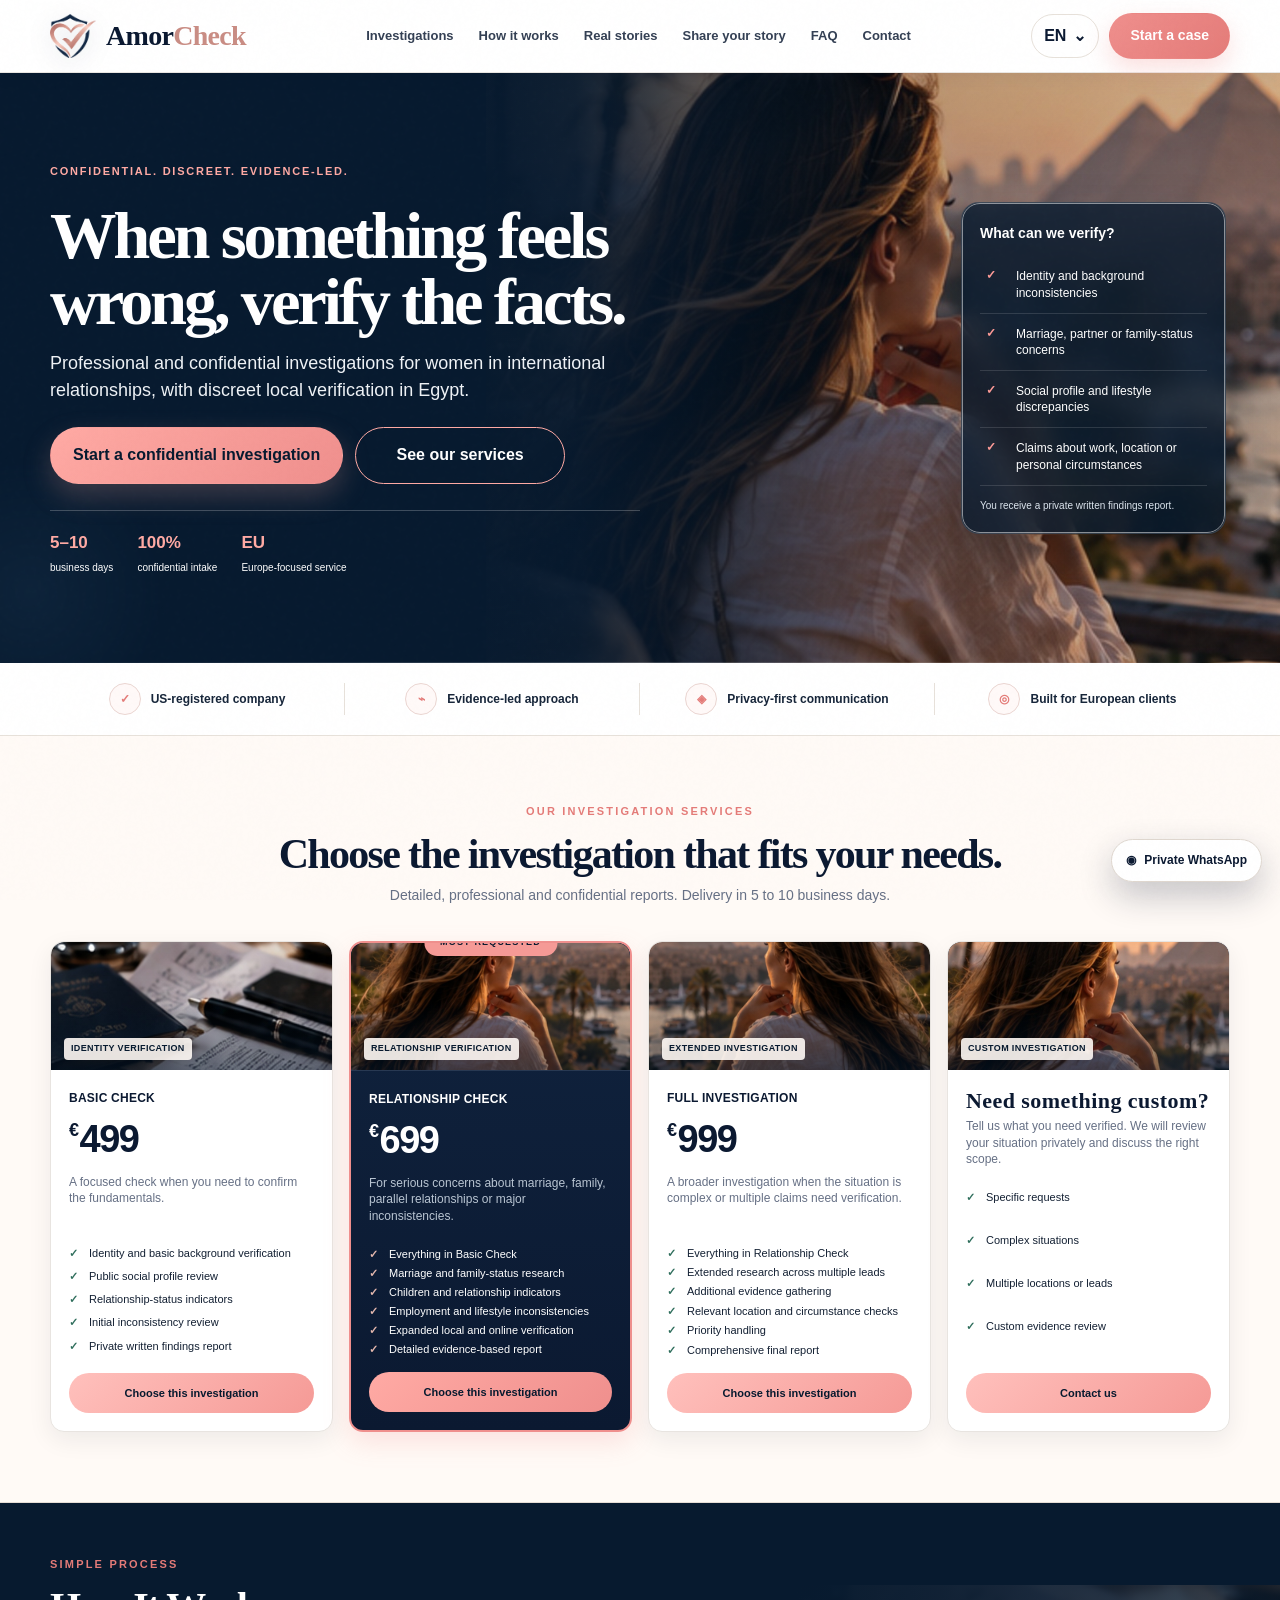
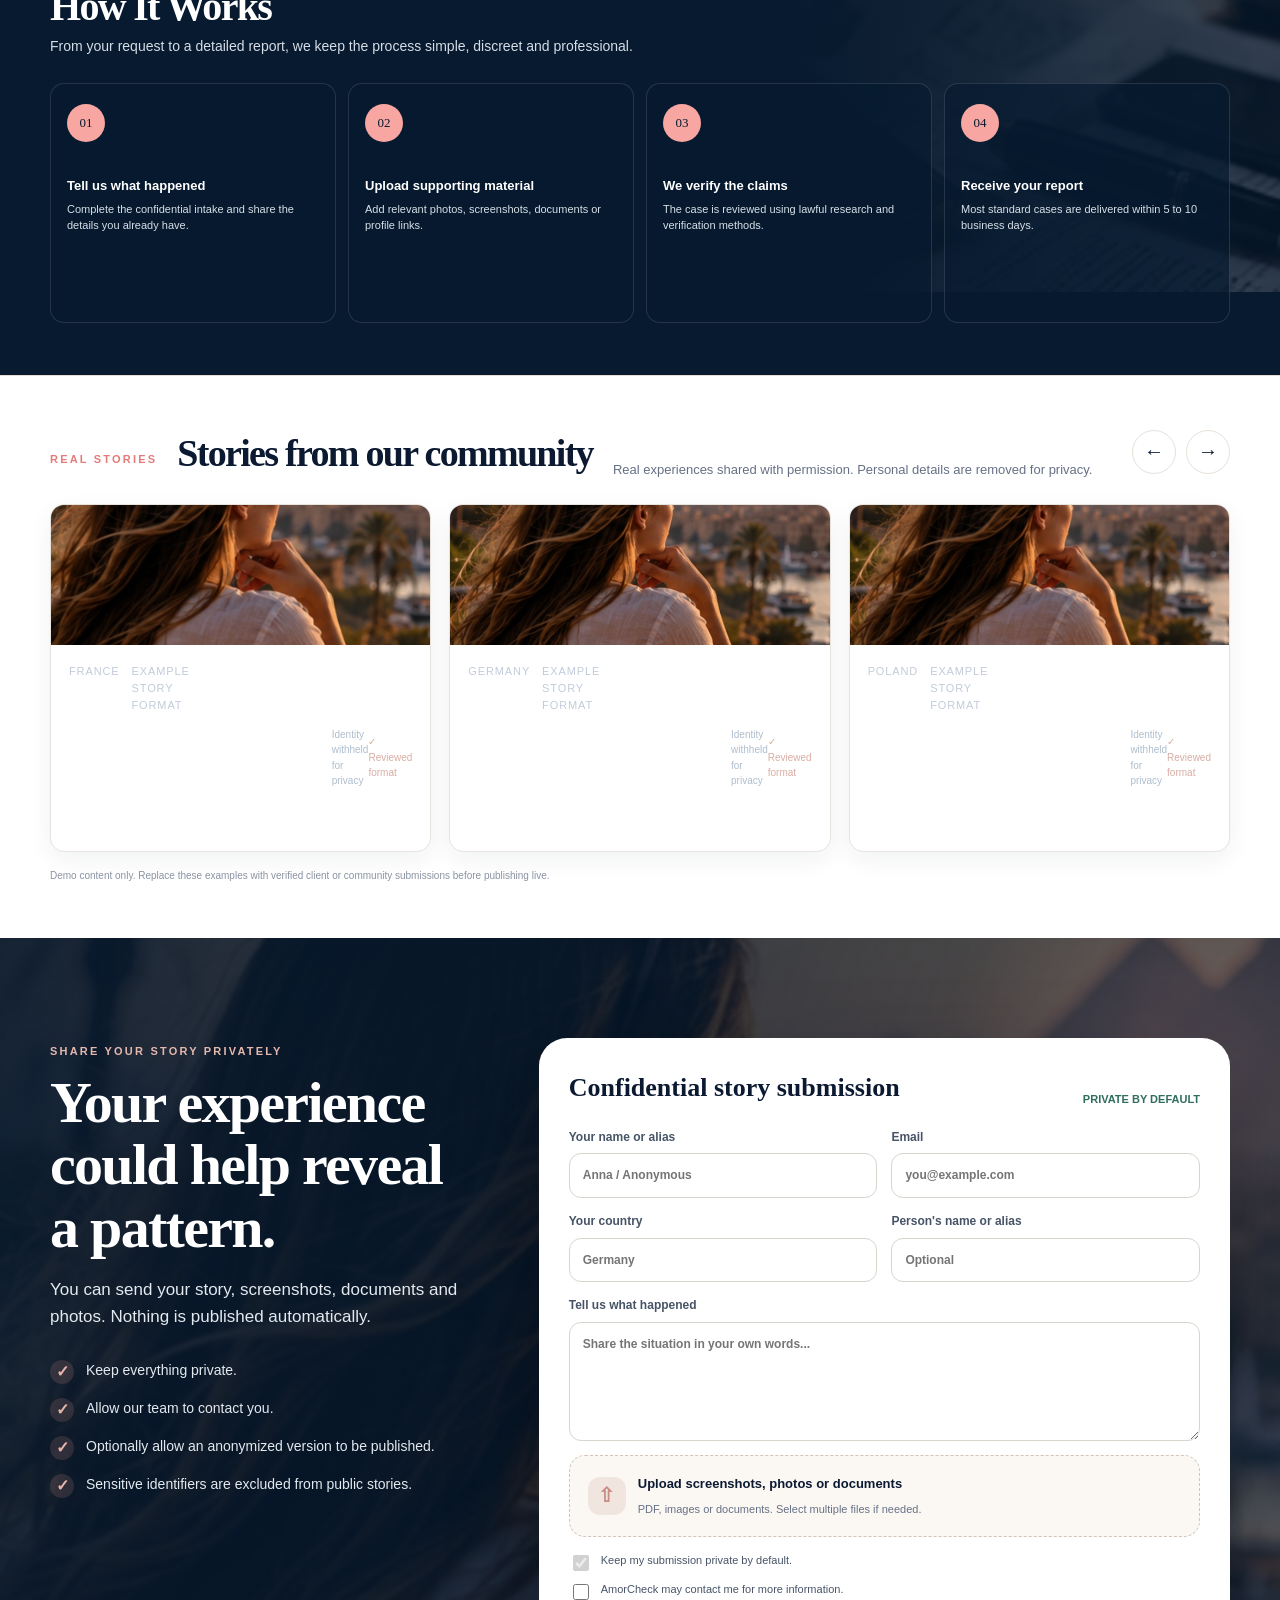
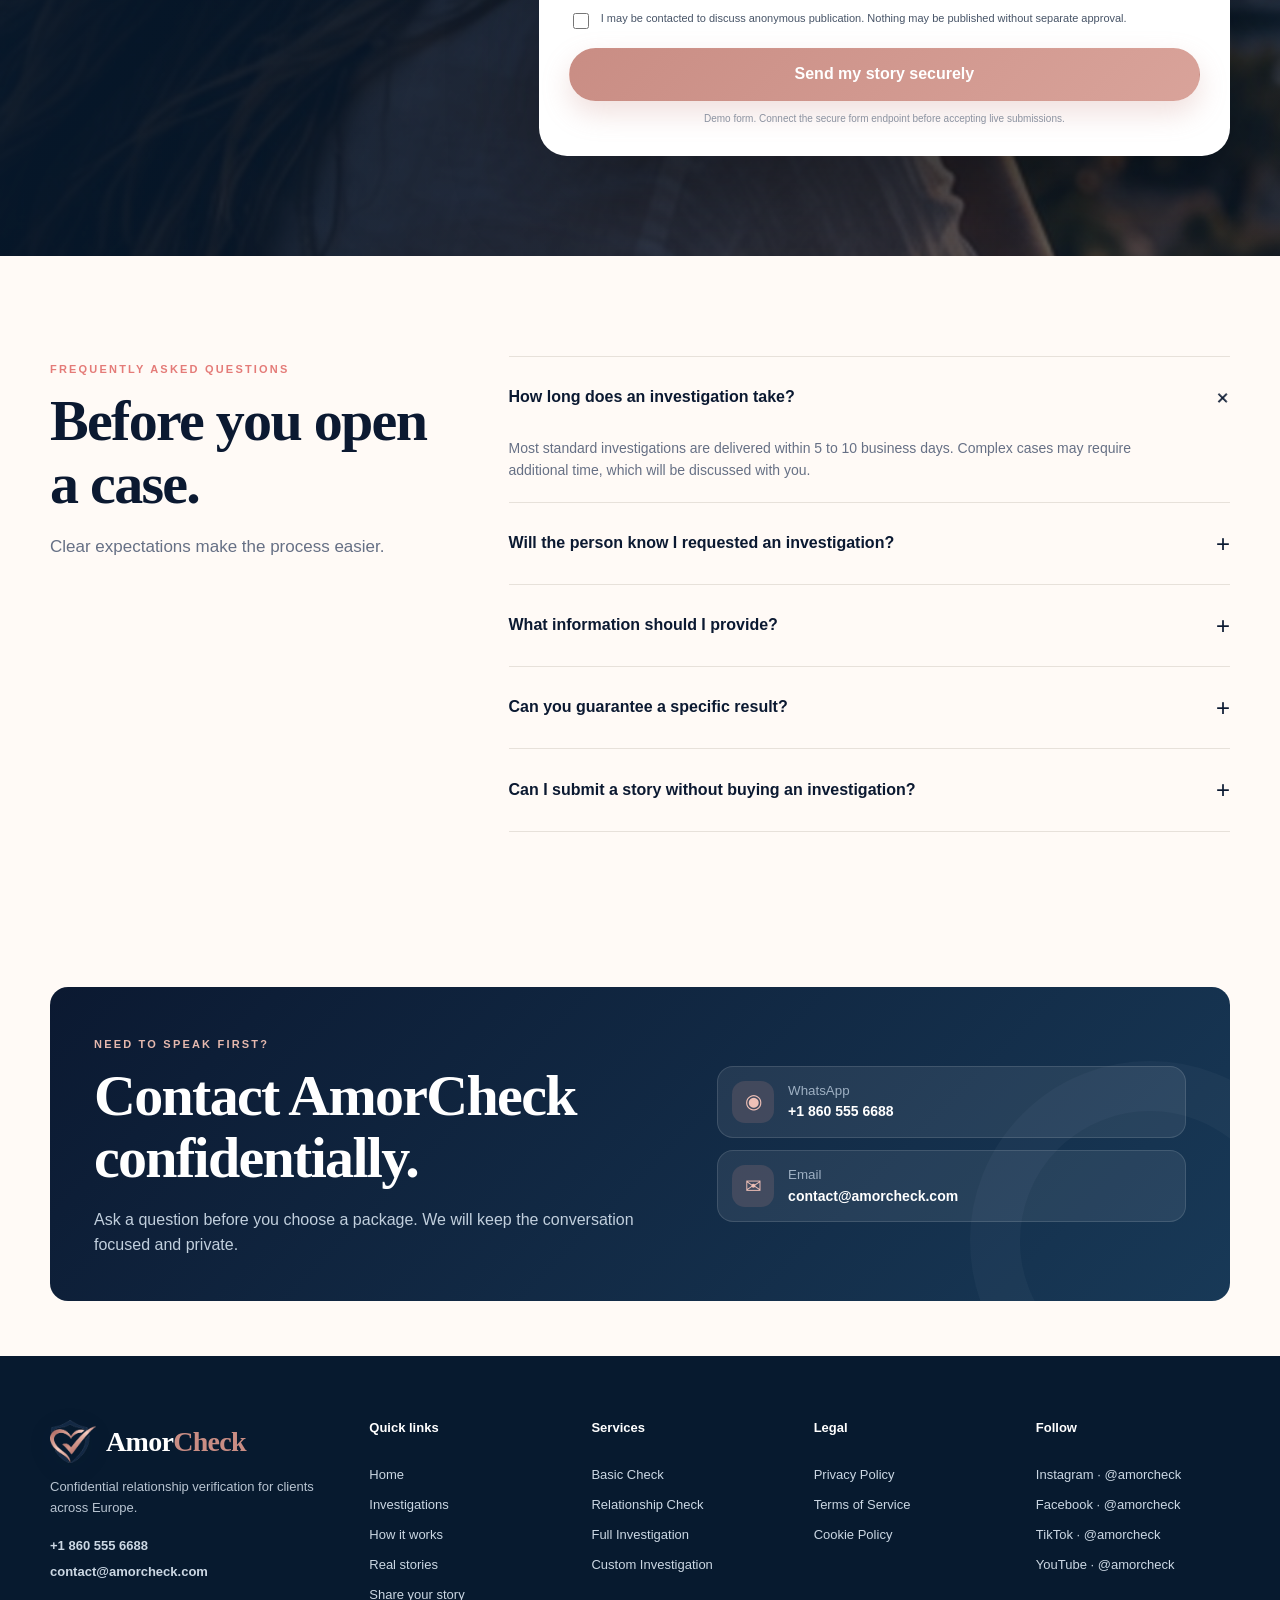
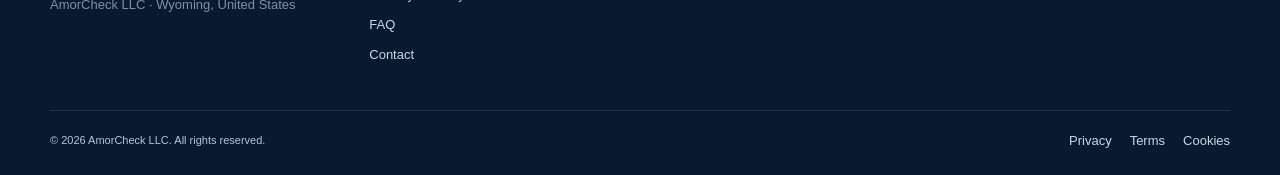
==== commit fd4ecb0e: "rebuilt the website files" ====
--- a/index.html
+++ b/index.html
@@ -21,8 +21,9 @@
         <a href="#services" data-i18n="nav.services">Investigations</a>
         <a href="#how" data-i18n="nav.how">How it works</a>
         <a href="#stories" data-i18n="nav.stories">Real stories</a>
-        <a href="#share" data-i18n="nav.share">Share your story</a>
+        <a href="#share" data-i18n="nav.share">See our services</a>
         <a href="#faq" data-i18n="nav.faq">FAQ</a>
+        <a href="#contact" data-i18n="nav.contact">Contact</a>
       </nav>
       <div class="nav-actions">
         <button class="language-btn" id="languageBtn" aria-expanded="false" aria-controls="languageMenu">
@@ -51,10 +52,10 @@
         <div class="hero-copy reveal">
           <div class="eyebrow"><span class="status-dot"></span><span data-i18n="hero.eyebrow">Confidential. Discreet. Evidence-led.</span></div>
           <h1 data-i18n="hero.title">When something feels wrong, verify the facts.</h1>
-          <p class="hero-lead" data-i18n="hero.lead">Private relationship verification for women in Europe who need clarity before they risk more time, trust or money.</p>
+          <p class="hero-lead" data-i18n="hero.lead">Professional and confidential investigations for women in international relationships, with discreet local verification in Egypt.</p>
           <div class="hero-actions">
             <a class="btn btn-primary btn-large" href="#services" data-i18n="hero.cta">Start a confidential investigation</a>
-            <a class="btn btn-ghost btn-large" href="#share" data-i18n="hero.story">Share your story</a>
+            <a class="btn btn-ghost btn-large" href="#services" data-i18n="hero.story">Share your story</a>
           </div>
           <div class="hero-trust">
             <div><strong>5–10</strong><span data-i18n="hero.days">business days</span></div>
@@ -99,30 +100,12 @@
       </div>
     </section>
 
-    <section class="visual-proof">
-      <div class="container visual-proof-grid">
-        <div class="visual-proof-copy reveal">
-          <span class="kicker">Built around discretion</span>
-          <h2>Professional verification, handled privately from start to finish.</h2>
-          <p>Share only what matters to your case. AmorCheck organizes the information, reviews the details and delivers a clear private report.</p>
-          <div class="visual-pills">
-            <span>Encrypted-ready intake</span><span>Evidence uploads</span><span>Private reporting</span>
-          </div>
-        </div>
-        <div class="visual-collage reveal delay-1">
-          <figure class="collage-main"><img src="assets/img/investigation-desk.jpg" alt="Investigation documents and research workspace"><figcaption>Evidence review</figcaption></figure>
-          <figure class="collage-small"><img src="assets/img/relationship-review.jpg" alt="Relationship information being reviewed"><figcaption>Case analysis</figcaption></figure>
-          <div class="collage-stat"><strong>7</strong><span>languages supported</span></div>
-        </div>
-      </div>
-    </section>
-
     <section class="section" id="services">
       <div class="container">
         <div class="section-heading reveal">
-          <span class="kicker" data-i18n="services.kicker">Choose your level of verification</span>
-          <h2 data-i18n="services.title">Clear packages. Private handling. No unnecessary exposure.</h2>
-          <p data-i18n="services.lead">Every case begins with a confidential intake. You provide what you know, what concerns you and what you want verified.</p>
+          <span class="kicker" data-i18n="services.kicker">Our investigation services</span>
+          <h2 data-i18n="services.title">Choose the investigation that fits your needs.</h2>
+          <p data-i18n="services.lead">Detailed, professional and confidential reports. Delivery in 5 to 10 business days.</p>
         </div>
 
         <div class="pricing-grid">
@@ -182,9 +165,24 @@
             </ul>
             <button class="btn btn-outline plan-btn" data-plan="full" data-i18n="plans.choose">Choose this investigation</button>
           </article>
-        </div>
-
-        <div class="custom-case reveal">
+          <article class="price-card custom-price-card reveal delay-3">
+            <div class="service-photo"><img src="assets/img/story-woman-pyramids.jpg" alt="Woman overlooking Egypt while considering a custom case"><span>Custom investigation</span></div>
+            <div class="plan-top">
+              <span class="plan-label">Tailored case</span>
+              <h3>Need something custom?</h3>
+              <p>Tell us what you need verified. We will review your situation privately and discuss the right scope.</p>
+            </div>
+            <ul class="feature-list">
+              <li>Specific requests</li>
+              <li>Complex situations</li>
+              <li>Multiple locations or leads</li>
+              <li>Custom evidence review</li>
+            </ul>
+            <button class="btn btn-outline" data-open="customCase">Contact us</button>
+          </article>
+        </div>
+
+        <div class="custom-case reveal" style="display:none">
           <div>
             <span class="kicker" data-i18n="custom.kicker">Something different?</span>
             <h3 data-i18n="custom.title">Request a custom investigation</h3>
@@ -199,8 +197,8 @@
       <div class="container">
         <div class="section-heading centered reveal">
           <span class="kicker" data-i18n="how.kicker">Simple process</span>
-          <h2 data-i18n="how.title">From doubt to documented findings.</h2>
-          <p data-i18n="how.lead">You stay informed without having to manage the investigation yourself.</p>
+          <h2 data-i18n="how.title">How It Works</h2>
+          <p data-i18n="how.lead">From your request to a detailed report, we keep the process simple, discreet and professional.</p>
         </div>
         <div class="steps-grid">
           <div class="step reveal"><div class="step-number">01</div><h3 data-i18n="how.s1t">Tell us what happened</h3><p data-i18n="how.s1d">Complete the confidential intake and share the details you already have.</p></div>
@@ -214,9 +212,9 @@
     <section class="section story-section" id="stories">
       <div class="container story-grid">
         <div class="story-intro reveal">
-          <span class="kicker" data-i18n="stories.kicker">Real experiences matter</span>
-          <h2 data-i18n="stories.title">A place for women to be heard.</h2>
-          <p data-i18n="stories.lead">People can privately share what happened, upload supporting material and decide whether any part of their experience may be published anonymously.</p>
+          <span class="kicker" data-i18n="stories.kicker">Real stories</span>
+          <h2 data-i18n="stories.title">Stories from our community</h2>
+          <p data-i18n="stories.lead">Real experiences shared with permission. Personal details are removed for privacy.</p>
           <div class="story-controls">
             <button class="round-btn" id="storyPrev" aria-label="Previous story">←</button>
             <button class="round-btn" id="storyNext" aria-label="Next story">→</button>
--- a/assets/css/styles.css
+++ b/assets/css/styles.css
@@ -303,3 +303,61 @@
   .footer-column{padding-top:2px}
   .story-carousel{min-height:420px}
 }
+
+/* =========================================================
+   AmorCheck v4 showcase rebuild
+   Matches the approved desktop/mobile visual direction.
+   ========================================================= */
+:root{--coral:#ef8f8d;--coral2:#f8aaa5;--deep:#071a2f;--deep2:#0b2744;--warm:#fffaf6}
+body{background:#fffaf6;overflow-x:hidden}
+.site-header{background:#fff;backdrop-filter:none;border-bottom:1px solid #e9e6e2;box-shadow:0 4px 18px rgba(7,26,47,.05)}
+.nav-wrap{height:72px;max-width:1320px}
+.brand-icon{width:46px;height:46px}.brand-name{font-size:28px}.desktop-nav{gap:25px;font-size:13px}.desktop-nav a{padding:27px 0}.nav-actions .btn-small{background:linear-gradient(135deg,#ef8f8d,#e47b78);padding:11px 20px;box-shadow:0 10px 24px rgba(239,143,141,.28)}
+
+.hero{min-height:590px;padding:0;background:linear-gradient(90deg,#071a2f 0%,#071a2f 43%,rgba(7,26,47,.74) 57%,rgba(7,26,47,.18) 100%);position:relative;isolation:isolate}
+.hero:before{content:"";position:absolute;z-index:-2;inset:0 0 0 38%;background:url('../img/hero-woman-egypt.jpg') center 45%/cover no-repeat}
+.hero:after{content:"";position:absolute;z-index:-1;inset:0;background:linear-gradient(90deg,#071a2f 0 34%,rgba(7,26,47,.95) 45%,rgba(7,26,47,.28) 70%,rgba(7,26,47,.18));pointer-events:none}
+.hero-grid{min-height:590px;display:grid;grid-template-columns:minmax(0,590px) 1fr;gap:30px;align-items:center}
+.hero-copy{padding:44px 0 46px;z-index:3}.hero h1{font-size:clamp(52px,5.2vw,76px);max-width:620px;line-height:.99;letter-spacing:-3.2px;margin:20px 0 15px}.hero h1::first-line{color:#fff}.hero-lead{font-size:18px;line-height:1.5;max-width:620px;margin-bottom:23px;color:#eef2f6}
+.eyebrow{border:0;background:transparent;padding:0;color:#ffaaa4;text-transform:uppercase;letter-spacing:.16em;font-size:11px}.status-dot{display:none}
+.hero-actions .btn{min-width:210px;min-height:48px}.hero-actions .btn-primary{background:linear-gradient(135deg,#ffaaa4,#ef8f8d);color:#071a2f}.hero-actions .btn-ghost{border:1px solid #ffaaa4;background:rgba(7,26,47,.48)}
+.hero-trust{margin-top:26px;padding-top:19px;gap:24px;border-top:1px solid rgba(255,255,255,.22)}.hero-trust strong{font-size:17px;color:#ffaaa4}.hero-trust span{color:#fff;font-size:10px;letter-spacing:0;text-transform:none}
+.hero-panel{min-height:510px;display:flex;align-items:center;justify-content:flex-end}.hero-photo-card{display:none}.hero-case-card{width:265px;margin:0 4px 0 auto;padding:20px 18px;background:rgba(7,26,47,.78);backdrop-filter:blur(12px);border:1px solid rgba(255,255,255,.15);color:#fff;border-radius:18px;box-shadow:0 24px 50px rgba(0,0,0,.25)}
+.hero-case-card .case-topline,.hero-case-card .case-shield{display:none}.hero-case-card h3{font-family:Inter,sans-serif;text-align:left;color:#fff;font-size:14px;margin:0 0 12px}.hero-case-card .check-list{gap:0}.hero-case-card .check-list li{background:transparent;border:0;border-bottom:1px solid rgba(255,255,255,.13);border-radius:0;color:#fff;padding:12px 4px 12px 36px;font-size:12px;line-height:1.35}.hero-case-card .check-list li:before{left:6px;top:11px;color:#ff9c98}.hero-case-card .case-footer{border-top:0;color:#dce5ee;text-align:left;font-size:10px;margin-top:12px;padding:0}
+
+.trust-strip{background:#fff}.trust-strip-grid{max-width:1320px;min-height:72px;grid-template-columns:repeat(4,1fr)}.trust-strip-grid>div{font-size:12px;color:#17263a}.mini-icon{width:32px;height:32px;border:1px solid #ebd6d2;border-radius:50%;display:grid;place-items:center;color:#e47b78;background:#fff9f8}
+
+#services{padding:62px 0 70px;background:#fffaf6}.section-heading{max-width:920px;text-align:center;margin:0 auto 34px}.section-heading h2{font-size:42px;line-height:1.08;margin-bottom:8px}.section-heading p{margin:auto;font-size:14px}.kicker{font-size:11px;color:#e47b78;letter-spacing:.2em}
+.pricing-grid{grid-template-columns:repeat(4,minmax(0,1fr));gap:16px;align-items:stretch}.price-card{border-radius:14px;padding:0 18px 18px;box-shadow:0 8px 24px rgba(7,26,47,.07);border:1px solid #e8e4e0}.price-card.featured{transform:none;border:2px solid #ef8f8d;border-radius:14px;box-shadow:0 10px 26px rgba(239,143,141,.22)}.price-card.featured:hover,.price-card:hover{transform:translateY(-3px)}.service-photo{height:128px;margin:0 -18px 15px;border-radius:13px 13px 0 0}.service-photo span{left:13px;bottom:10px;font-size:9px;background:rgba(255,250,246,.9);color:#071a2f;padding:4px 7px;border-radius:4px;letter-spacing:.04em}.service-photo:after{background:linear-gradient(180deg,transparent 45%,rgba(7,26,47,.48))}.popular-ribbon{top:-13px;right:50%;transform:translateX(50%);background:#f59a96;color:#071a2f;font-size:9px;padding:6px 16px;white-space:nowrap}.plan-label{display:none}.plan-top h3{font-family:Inter,sans-serif;text-transform:uppercase;font-size:12px;letter-spacing:.02em;margin:4px 0 0}.featured .plan-top h3{color:#fff}.price{font-size:38px;letter-spacing:-1.5px;margin:2px 0}.price span{font-size:18px}.plan-top p{font-size:12px;min-height:54px;line-height:1.4;margin:5px 0 10px}.feature-list{gap:5px;margin:8px 0 16px}.feature-list li{font-size:11px;padding-left:20px;line-height:1.28}.feature-list li:before{font-size:11px}.price-card .btn{margin-top:auto;font-size:11px;min-height:40px;padding:10px 12px;background:linear-gradient(135deg,#ffc0bc,#f59a96);border:0;color:#071a2f}.featured .btn{background:linear-gradient(135deg,#ffaaa4,#ef8f8d);color:#071a2f}.custom-price-card .plan-top h3{font-family:Georgia,"Times New Roman",serif;text-transform:none;font-size:22px;line-height:1.08}.custom-price-card .service-photo img{object-position:center 35%}
+
+#how{padding:48px 0 52px;background:#071a2f url('../img/investigation-desk.jpg') right center/48% auto no-repeat;color:#fff;position:relative}#how:before{content:"";position:absolute;inset:0;background:linear-gradient(90deg,#071a2f 0%,#071a2f 62%,rgba(7,26,47,.75) 100%)}#how .container{z-index:1}#how .section-heading{text-align:left;margin:0 0 25px;max-width:700px}#how .section-heading h2{color:#fff;font-size:40px}#how .section-heading p{color:#d5dde6;margin:0}.steps-grid{grid-template-columns:repeat(4,1fr);gap:12px}.step{background:rgba(7,26,47,.7);border:1px solid rgba(255,255,255,.12);box-shadow:none;padding:20px 16px;border-radius:14px;color:#fff}.step-number{width:38px;height:38px;background:#f7a6a1;color:#071a2f;border-radius:50%;font-size:13px;display:grid;place-items:center}.step h3{color:#fff;font-size:13px;margin:12px 0 6px}.step p{color:#d7e0e8;font-size:11px;line-height:1.4}
+
+.story-section{padding:54px 0;background:#fff}.story-grid{display:grid;grid-template-columns:1fr;gap:24px}.story-intro{padding:0;display:flex;align-items:end;justify-content:space-between;gap:20px}.story-intro:after{display:none}.story-intro h2{font-size:38px;margin-bottom:6px}.story-intro p{font-size:13px}.story-controls{margin:0 0 6px auto}.story-carousel{display:grid;grid-template-columns:repeat(3,1fr);gap:18px;min-height:0}.story-card,.story-card.active{display:flex!important;position:relative;inset:auto;opacity:1;transform:none;padding:158px 18px 18px;border:1px solid #e7e3de;border-radius:14px;background:#fff;box-shadow:0 8px 24px rgba(7,26,47,.06);overflow:hidden}.story-card:before{content:"";position:absolute;left:0;right:0;top:0;height:140px;background:center/cover no-repeat}.story-card:nth-child(1):before{background-image:url('../img/story-woman-pyramids.jpg')}.story-card:nth-child(2):before{background-image:url('../img/relationship-review.jpg')}.story-card:nth-child(3):before{background-image:url('../img/hero-woman-egypt.jpg')}.story-meta{font-size:11px}.story-card blockquote{font-size:14px;line-height:1.45;margin:14px 0;min-height:82px}.story-bottom{font-size:10px}.demo-note{font-size:10px;margin-top:16px;color:#8a93a2}
+
+.share-section{background:linear-gradient(110deg,rgba(7,26,47,.92),rgba(7,26,47,.62)),url('../img/story-woman-pyramids.jpg') center 38%/cover no-repeat}.share-grid{grid-template-columns:.75fr 1.25fr}.share-copy h2{color:#fff}.share-copy p,.privacy-points p{color:#e3e9ef}.story-form{background:#fff}.contact-section{padding:55px 0}.contact-card{border-radius:18px}
+
+.footer{background:#071a2f}.footer-grid-v3{grid-template-columns:1.5fr repeat(4,minmax(0,1fr));gap:28px}.footer-logo .brand-name{color:#fff}.footer-column h4{color:#fff}.footer a{color:#cbd7e3}.footer a:hover{color:#ffaaa4}.footer-bottom{border-color:rgba(255,255,255,.12)}
+
+@media(max-width:1100px){.pricing-grid{grid-template-columns:repeat(2,1fr)}.hero-grid{grid-template-columns:1fr 300px}.desktop-nav{gap:16px}}
+@media(max-width:980px){.desktop-nav,.nav-actions>.btn-small{display:none}.menu-toggle{display:grid}.hero{min-height:650px}.hero:before{inset:0;background-position:center 34%}.hero:after{background:linear-gradient(180deg,rgba(7,26,47,.16) 0,rgba(7,26,47,.45) 34%,#071a2f 73%,#071a2f 100%)}.hero-grid{min-height:650px;grid-template-columns:1fr;align-content:end}.hero-copy{padding:280px 0 38px}.hero-panel{display:none}.hero h1{font-size:58px;max-width:680px}.hero-lead{max-width:640px}.hero-trust{max-width:620px}.pricing-grid{grid-template-columns:repeat(2,1fr)}#how{background-size:cover}.steps-grid{grid-template-columns:repeat(2,1fr)}.footer-grid-v3{grid-template-columns:repeat(2,1fr)}.footer-grid-v3 .footer-brand{grid-column:1/3}}
+@media(max-width:640px){
+  .container{width:min(100% - 24px,1180px)}.nav-wrap{height:68px}.brand-icon{width:38px;height:38px}.brand-name{font-size:21px}.language-btn{height:42px;padding:8px 10px}.menu-toggle{width:42px;height:42px}
+  .hero{min-height:650px}.hero:before{inset:0;background-size:cover;background-position:center 30%}.hero:after{background:linear-gradient(180deg,rgba(7,26,47,.02) 0%,rgba(7,26,47,.28) 28%,rgba(7,26,47,.88) 58%,#071a2f 100%)}.hero-grid{min-height:650px}.hero-copy{padding:250px 0 28px}.eyebrow{font-size:9px;line-height:1.3;max-width:270px}.hero h1{font-size:44px;line-height:.98;letter-spacing:-2.2px;margin:14px 0 12px;max-width:355px}.hero-lead{font-size:14px;line-height:1.45;max-width:355px;margin-bottom:17px}.hero-actions{display:grid;grid-template-columns:1fr;gap:8px}.hero-actions .btn{width:100%;min-width:0;min-height:46px;font-size:13px}.hero-trust{display:grid;grid-template-columns:repeat(4,1fr);gap:6px;margin-top:18px;padding-top:15px}.hero-trust div{text-align:center;padding:0}.hero-trust strong{font-size:14px}.hero-trust span{font-size:7px;line-height:1.2}.trust-strip-grid{grid-template-columns:repeat(4,1fr);min-height:84px}.trust-strip-grid>div{border-right:1px solid var(--line);border-bottom:0;display:grid;justify-items:center;text-align:center;gap:4px;padding:9px 3px;font-size:8px;line-height:1.2}.mini-icon{width:27px;height:27px;font-size:11px}
+  #services{padding:48px 0 58px}.section-heading{margin-bottom:28px}.section-heading h2{font-size:31px;line-height:1.06}.section-heading p{font-size:12px}.pricing-grid{display:block}.price-card{display:none}.price-card.featured{display:flex;margin:0;border-radius:16px;padding:0 18px 18px}.price-card.featured .service-photo{height:150px}.popular-ribbon{top:-12px}.price-card.featured .plan-top h3{font-size:12px}.price-card.featured .price{font-size:39px}.price-card.featured .feature-list li{font-size:11px}.price-card.featured:after{content:"●  ○  ○  ○";position:absolute;left:0;right:0;bottom:-34px;text-align:center;color:#f18e89;letter-spacing:6px;font-size:11px}.pricing-grid{margin-bottom:34px}
+  #how{padding:48px 0;background-image:none}#how .section-heading h2{font-size:34px}.steps-grid{grid-template-columns:1fr;gap:10px}.step{display:grid;grid-template-columns:46px 1fr;column-gap:12px;align-items:start;padding:16px}.step-number{grid-row:1/3}.step h3{margin:1px 0 4px}.step p{margin:0}
+  .story-section{padding:48px 0}.story-intro{display:block}.story-intro h2{font-size:31px}.story-controls{display:none}.story-carousel{display:block}.story-card{display:none!important;padding:145px 16px 16px}.story-card.active{display:flex!important}.story-card blockquote{font-size:13px;min-height:0}.story-card:before{height:130px}
+  .share-grid{grid-template-columns:1fr}.story-form{padding:18px}.footer-grid-v3{grid-template-columns:1fr 1fr;gap:24px 20px}.footer-grid-v3 .footer-brand{grid-column:1/3}.footer-logo .brand-name{font-size:22px}.footer-column a{font-size:11px}.floating-whatsapp{right:12px;bottom:12px;width:52px;height:52px}
+}
+@media(max-width:390px){.brand-name{font-size:19px}.hero h1{font-size:40px}.hero-copy{padding-top:235px}.hero-trust{grid-template-columns:repeat(4,1fr)}.trust-strip-grid>div{font-size:7px}.section-heading h2{font-size:29px}}
+
+/* v4 mobile swipe refinement */
+@media(max-width:640px){
+  .pricing-grid{display:flex;overflow-x:auto;gap:14px;scroll-snap-type:x mandatory;padding:14px 2px 16px;margin:0 -2px 18px;scrollbar-width:none}
+  .pricing-grid::-webkit-scrollbar{display:none}
+  .price-card,.price-card.featured{display:flex!important;flex:0 0 calc(100vw - 48px);scroll-snap-align:center;margin:0;transform:none!important}
+  .price-card.featured:after{display:none}
+  .custom-price-card{display:flex!important}
+  .story-carousel{display:flex;overflow-x:auto;scroll-snap-type:x mandatory;gap:12px;scrollbar-width:none;padding-bottom:8px}
+  .story-carousel::-webkit-scrollbar{display:none}
+  .story-card,.story-card.active{display:flex!important;flex:0 0 calc(100vw - 52px);scroll-snap-align:center}
+}
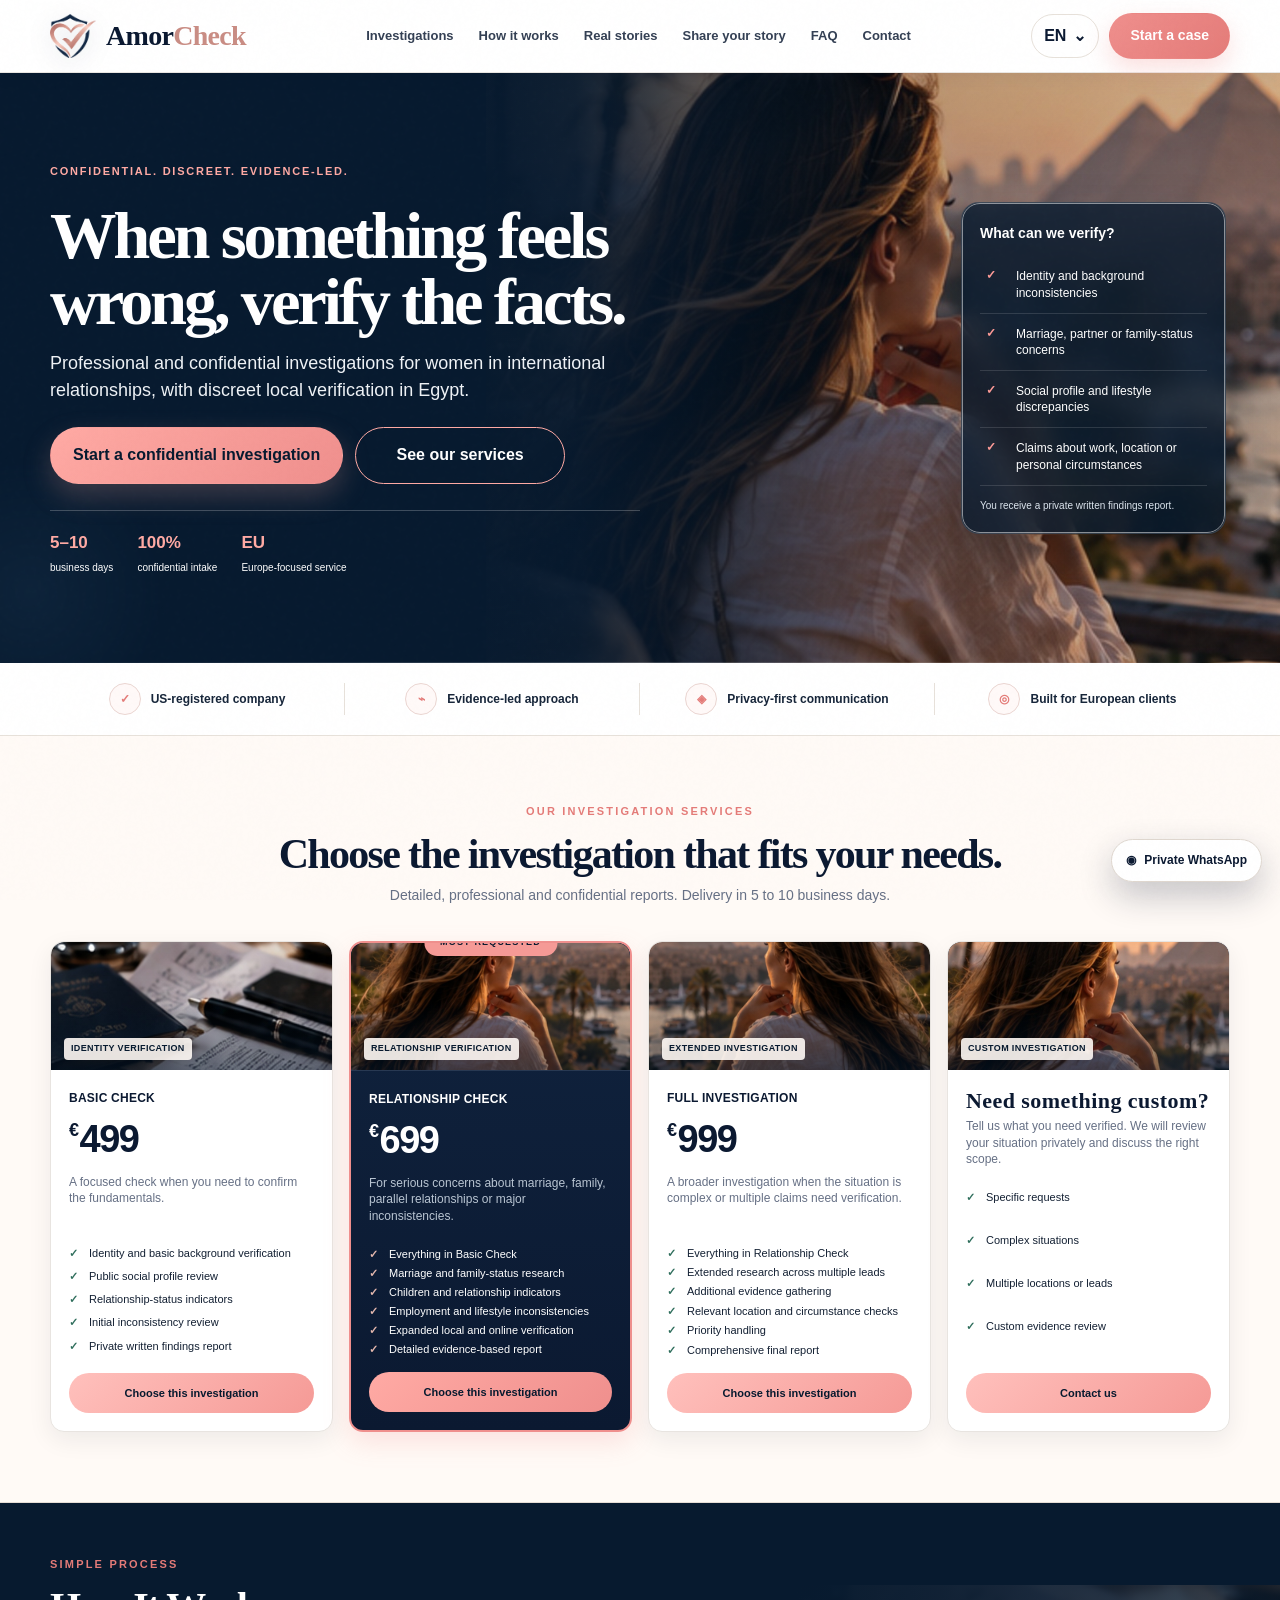
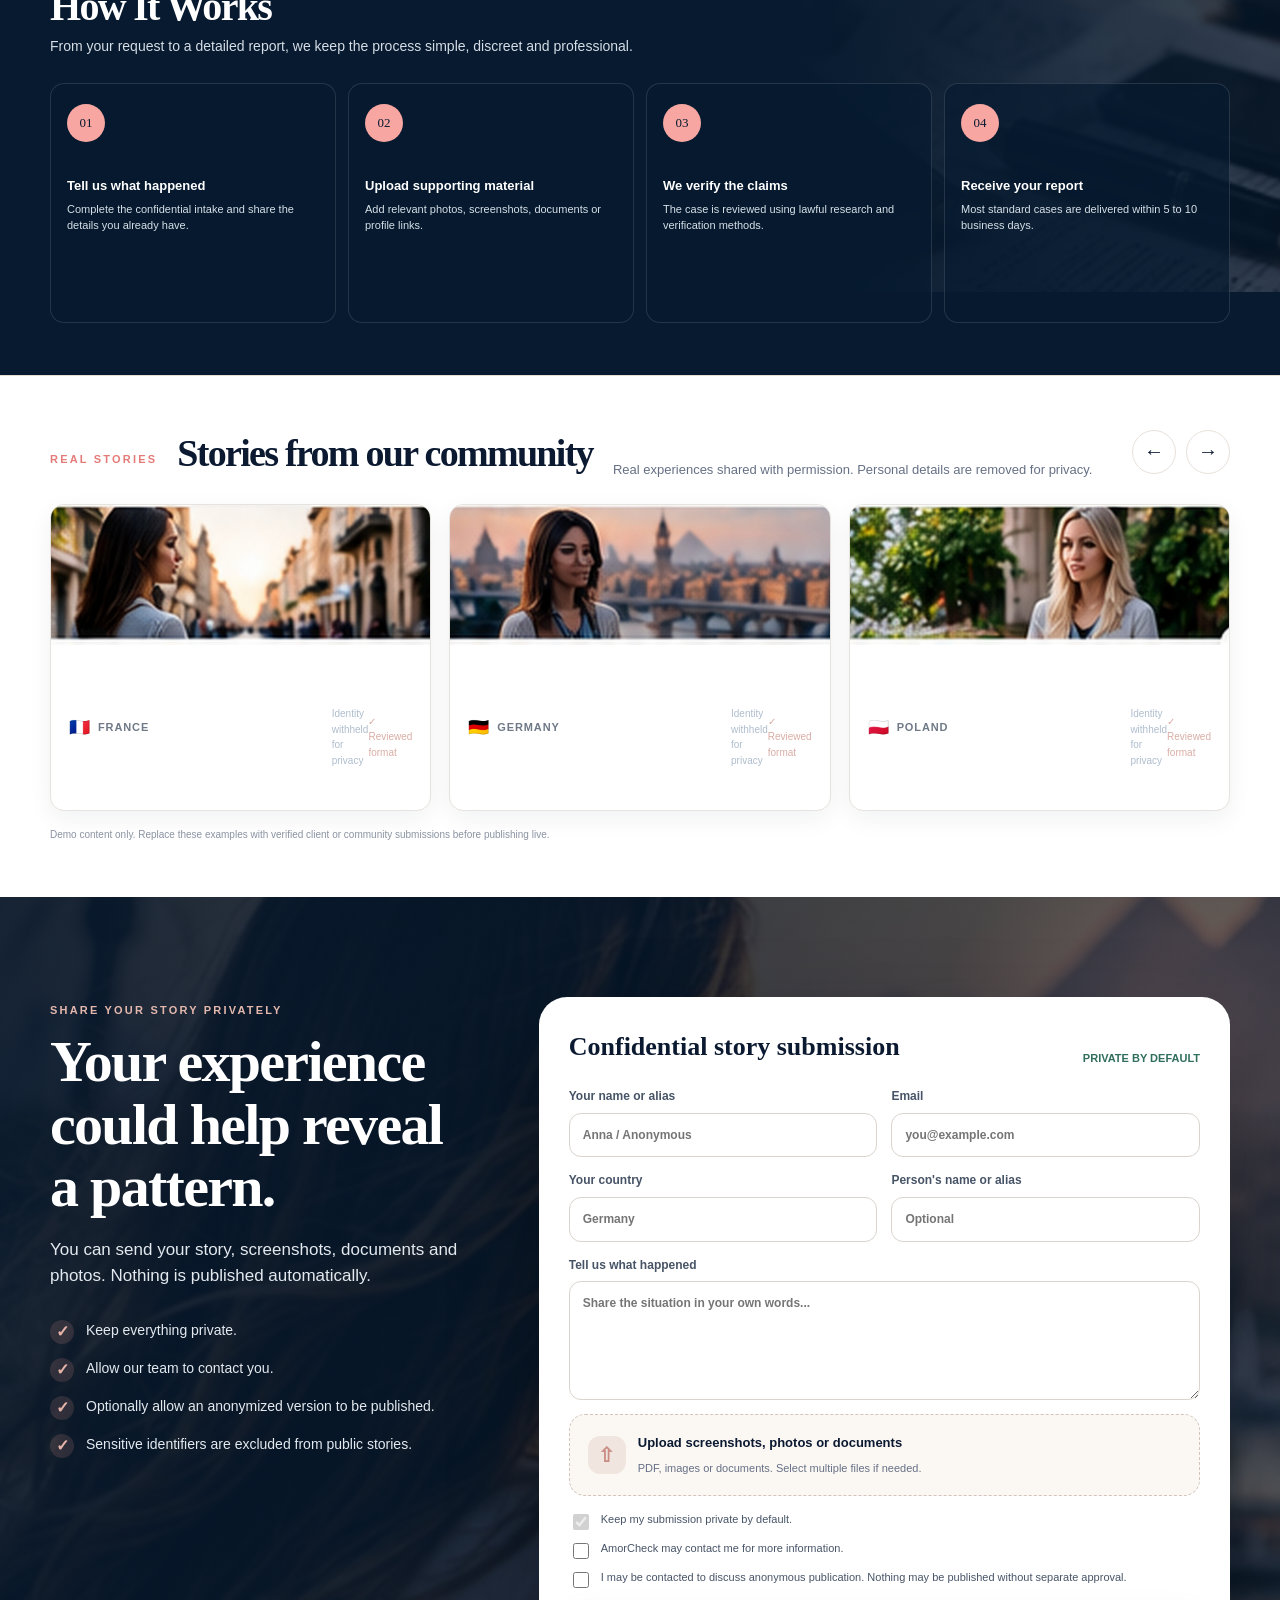
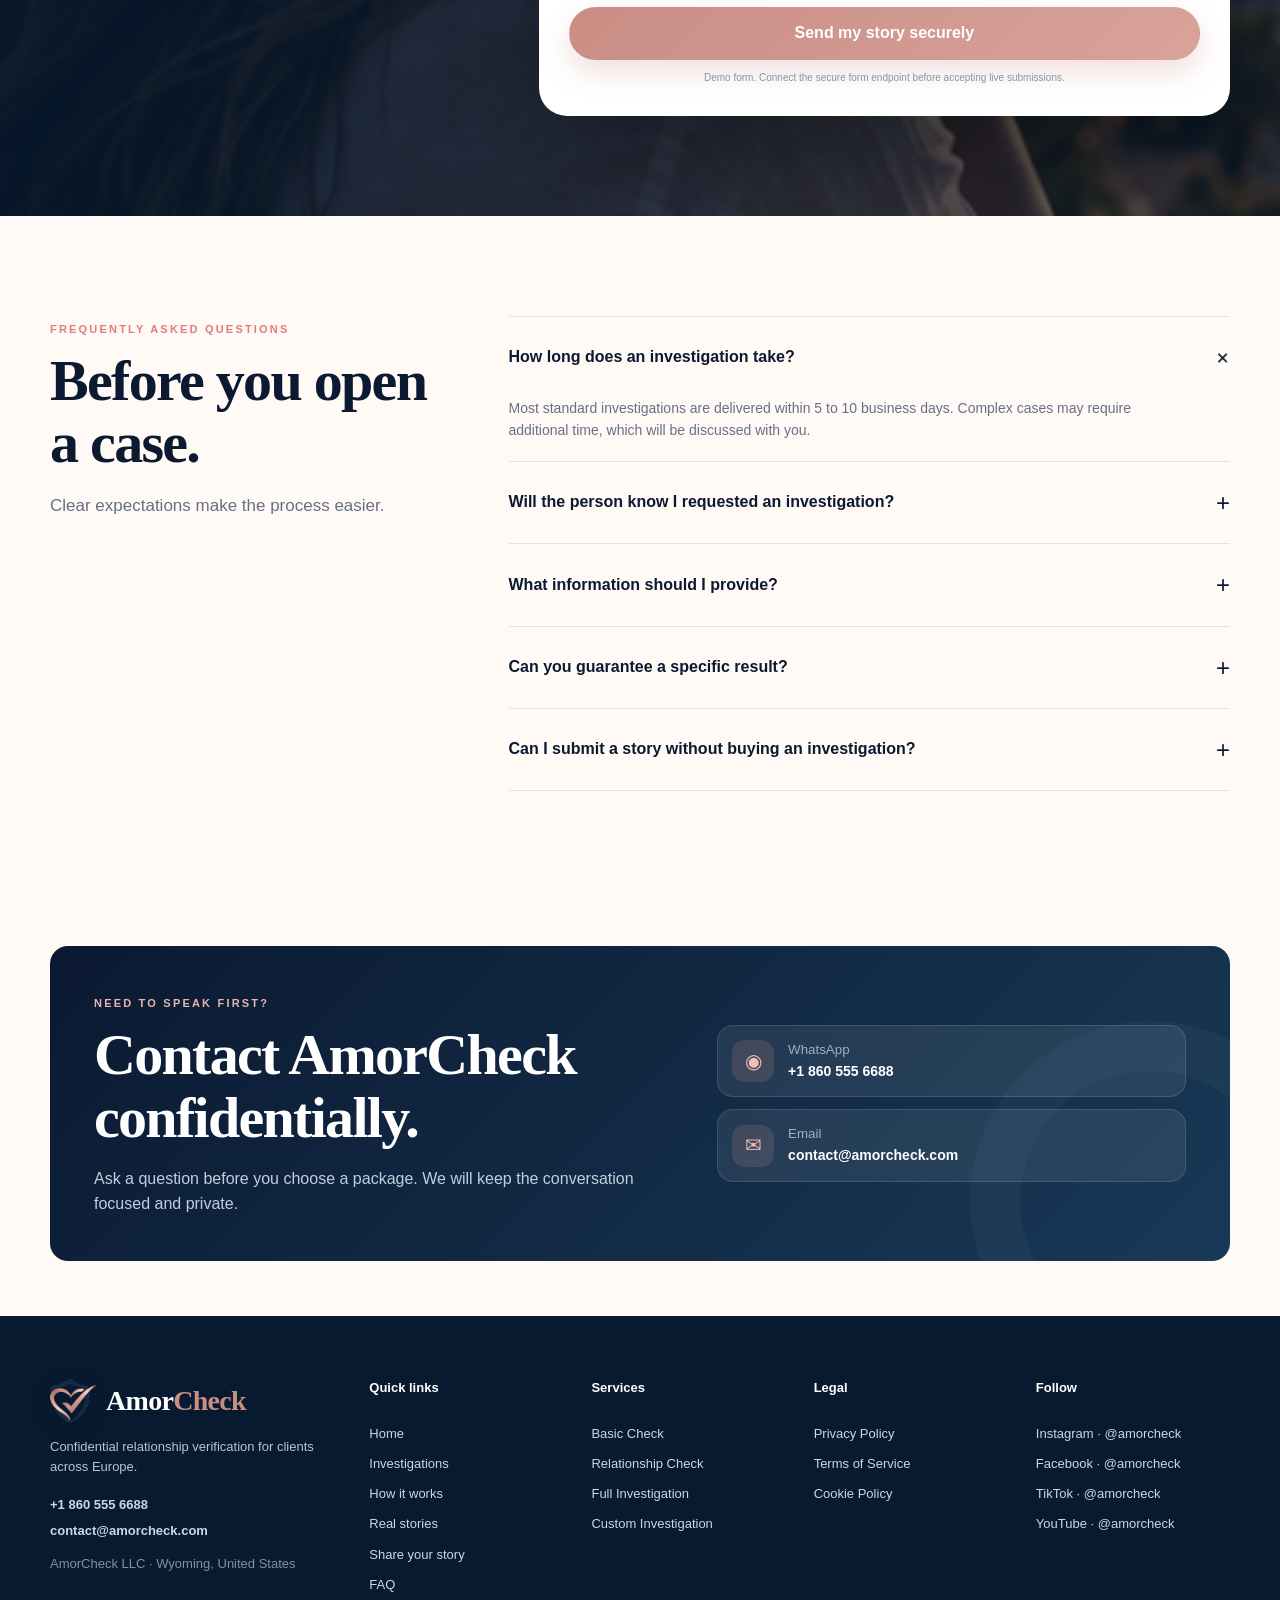
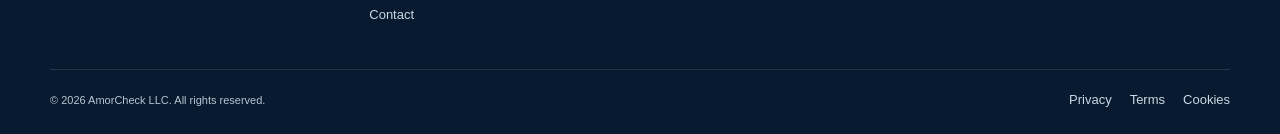
==== commit c1441aea: "I updated only that stories section" ====
--- a/index.html
+++ b/index.html
@@ -222,17 +222,17 @@
         </div>
         <div class="story-carousel reveal delay-1" id="storyCarousel">
           <article class="story-card active">
-            <div class="story-meta"><span>France</span><span data-i18n="stories.demo">Example story format</span></div>
+            <div class="story-meta"><span class="story-country"><span class="country-flag" aria-hidden="true">🇫🇷</span><span>France</span></span></div>
             <blockquote data-i18n="stories.quote1">“I wanted facts before sending more money. The verification gave me a clearer picture of what was true and what did not match.”</blockquote>
             <div class="story-bottom"><span data-i18n="stories.privacy">Identity withheld for privacy</span><span class="verified">✓ <span data-i18n="stories.reviewed">Reviewed format</span></span></div>
           </article>
           <article class="story-card">
-            <div class="story-meta"><span>Germany</span><span data-i18n="stories.demo">Example story format</span></div>
+            <div class="story-meta"><span class="story-country"><span class="country-flag" aria-hidden="true">🇩🇪</span><span>Germany</span></span></div>
             <blockquote data-i18n="stories.quote2">“The information I had been given about his situation kept changing. I needed an independent check before making another trip.”</blockquote>
             <div class="story-bottom"><span data-i18n="stories.privacy">Identity withheld for privacy</span><span class="verified">✓ <span data-i18n="stories.reviewed">Reviewed format</span></span></div>
           </article>
           <article class="story-card">
-            <div class="story-meta"><span>Poland</span><span data-i18n="stories.demo">Example story format</span></div>
+            <div class="story-meta"><span class="story-country"><span class="country-flag" aria-hidden="true">🇵🇱</span><span>Poland</span></span></div>
             <blockquote data-i18n="stories.quote3">“I shared screenshots and documents privately. Knowing I could keep my identity confidential made it easier to tell the full story.”</blockquote>
             <div class="story-bottom"><span data-i18n="stories.privacy">Identity withheld for privacy</span><span class="verified">✓ <span data-i18n="stories.reviewed">Reviewed format</span></span></div>
           </article>
--- a/assets/css/styles.css
+++ b/assets/css/styles.css
@@ -332,7 +332,7 @@
 
 #how{padding:48px 0 52px;background:#071a2f url('../img/investigation-desk.jpg') right center/48% auto no-repeat;color:#fff;position:relative}#how:before{content:"";position:absolute;inset:0;background:linear-gradient(90deg,#071a2f 0%,#071a2f 62%,rgba(7,26,47,.75) 100%)}#how .container{z-index:1}#how .section-heading{text-align:left;margin:0 0 25px;max-width:700px}#how .section-heading h2{color:#fff;font-size:40px}#how .section-heading p{color:#d5dde6;margin:0}.steps-grid{grid-template-columns:repeat(4,1fr);gap:12px}.step{background:rgba(7,26,47,.7);border:1px solid rgba(255,255,255,.12);box-shadow:none;padding:20px 16px;border-radius:14px;color:#fff}.step-number{width:38px;height:38px;background:#f7a6a1;color:#071a2f;border-radius:50%;font-size:13px;display:grid;place-items:center}.step h3{color:#fff;font-size:13px;margin:12px 0 6px}.step p{color:#d7e0e8;font-size:11px;line-height:1.4}
 
-.story-section{padding:54px 0;background:#fff}.story-grid{display:grid;grid-template-columns:1fr;gap:24px}.story-intro{padding:0;display:flex;align-items:end;justify-content:space-between;gap:20px}.story-intro:after{display:none}.story-intro h2{font-size:38px;margin-bottom:6px}.story-intro p{font-size:13px}.story-controls{margin:0 0 6px auto}.story-carousel{display:grid;grid-template-columns:repeat(3,1fr);gap:18px;min-height:0}.story-card,.story-card.active{display:flex!important;position:relative;inset:auto;opacity:1;transform:none;padding:158px 18px 18px;border:1px solid #e7e3de;border-radius:14px;background:#fff;box-shadow:0 8px 24px rgba(7,26,47,.06);overflow:hidden}.story-card:before{content:"";position:absolute;left:0;right:0;top:0;height:140px;background:center/cover no-repeat}.story-card:nth-child(1):before{background-image:url('../img/story-woman-pyramids.jpg')}.story-card:nth-child(2):before{background-image:url('../img/relationship-review.jpg')}.story-card:nth-child(3):before{background-image:url('../img/hero-woman-egypt.jpg')}.story-meta{font-size:11px}.story-card blockquote{font-size:14px;line-height:1.45;margin:14px 0;min-height:82px}.story-bottom{font-size:10px}.demo-note{font-size:10px;margin-top:16px;color:#8a93a2}
+.story-section{padding:54px 0;background:#fff}.story-grid{display:grid;grid-template-columns:1fr;gap:24px}.story-intro{padding:0;display:flex;align-items:end;justify-content:space-between;gap:20px}.story-intro:after{display:none}.story-intro h2{font-size:38px;margin-bottom:6px}.story-intro p{font-size:13px}.story-controls{margin:0 0 6px auto}.story-carousel{display:grid;grid-template-columns:repeat(3,1fr);gap:18px;min-height:0}.story-card,.story-card.active{display:flex!important;position:relative;inset:auto;opacity:1;transform:none;padding:158px 18px 18px;border:1px solid #e7e3de;border-radius:14px;background:#fff;box-shadow:0 8px 24px rgba(7,26,47,.06);overflow:hidden}.story-card:before{content:"";position:absolute;left:0;right:0;top:0;height:140px;background:center/cover no-repeat}.story-card:nth-child(1):before{background-image:url('../img/story-france.jpg')}.story-card:nth-child(2):before{background-image:url('../img/story-germany.jpg')}.story-card:nth-child(3):before{background-image:url('../img/story-poland.jpg')}.story-meta{font-size:11px}.story-card blockquote{font-size:14px;line-height:1.45;margin:14px 0;min-height:82px}.story-bottom{font-size:10px}.demo-note{font-size:10px;margin-top:16px;color:#8a93a2}
 
 .share-section{background:linear-gradient(110deg,rgba(7,26,47,.92),rgba(7,26,47,.62)),url('../img/story-woman-pyramids.jpg') center 38%/cover no-repeat}.share-grid{grid-template-columns:.75fr 1.25fr}.share-copy h2{color:#fff}.share-copy p,.privacy-points p{color:#e3e9ef}.story-form{background:#fff}.contact-section{padding:55px 0}.contact-card{border-radius:18px}
 
@@ -361,3 +361,121 @@
   .story-carousel::-webkit-scrollbar{display:none}
   .story-card,.story-card.active{display:flex!important;flex:0 0 calc(100vw - 52px);scroll-snap-align:center}
 }
+
+/* =========================================================
+   AmorCheck v5 supervised mobile corrections
+   Fixes vertical overflow, stories, process cards, footer,
+   and mobile proportions to match approved showcase.
+   ========================================================= */
+@media (max-width: 640px) {
+  html,body{width:100%;max-width:100%;overflow-x:hidden}
+  .site-header{position:sticky;top:0;z-index:120}
+  .nav-wrap{padding:0 4px}
+  .brand{max-width:68%}
+  .brand-name{font-size:20px;line-height:1;overflow:visible}
+  .language-btn{min-width:66px;justify-content:center}
+
+  /* Hero: one clean visual, no desktop panel or overflow */
+  .hero{min-height:auto;padding:0;background:#071a2f}
+  .hero:before{inset:0;background-image:url('../img/hero-woman-egypt.jpg');background-position:center 34%;background-size:cover}
+  .hero:after{background:linear-gradient(180deg,rgba(7,26,47,.04) 0%,rgba(7,26,47,.18) 28%,rgba(7,26,47,.78) 53%,#071a2f 79%,#071a2f 100%)}
+  .hero-grid{display:block;min-height:0}
+  .hero-copy{padding:260px 0 26px;max-width:none}
+  .hero-panel{display:none!important}
+  .eyebrow{display:block;color:#ff9f9b;font-size:9px;letter-spacing:.14em;line-height:1.35;margin:0 0 10px}
+  .hero h1{font-size:42px;line-height:.96;letter-spacing:-1.8px;margin:0 0 13px;max-width:350px;text-wrap:balance}
+  .hero-lead{font-size:14px;line-height:1.45;max-width:355px;margin:0 0 17px}
+  .hero-actions{display:grid;grid-template-columns:1fr;gap:8px;margin-bottom:19px}
+  .hero-actions .btn{min-height:48px;border-radius:999px;font-size:13px}
+  .hero-trust{display:grid;grid-template-columns:repeat(4,minmax(0,1fr));gap:4px;margin:0;padding:16px 0 2px;border-top:1px solid rgba(255,255,255,.15)}
+  .hero-trust div{min-width:0;text-align:center;padding:0 2px}
+  .hero-trust strong{display:block;font-size:13px;line-height:1.1;margin-bottom:4px}
+  .hero-trust span{display:block;font-size:7px;line-height:1.2;word-break:normal}
+
+  /* Trust strip exactly four compact items */
+  .trust-strip-grid{grid-template-columns:repeat(4,minmax(0,1fr));min-height:82px}
+  .trust-strip-grid>div{min-width:0;padding:9px 3px;display:grid;place-items:center;text-align:center;gap:5px;border-bottom:0;font-size:7px;line-height:1.2}
+  .trust-strip-grid>div:last-child{border-right:0}
+  .mini-icon{width:28px;height:28px;font-size:12px}
+
+  /* Services: clean horizontal cards, no clipped text */
+  #services{padding:46px 0 54px}
+  #services .section-heading{padding:0 4px;margin-bottom:22px}
+  #services .section-heading h2{font-size:29px;line-height:1.08;max-width:330px;margin-left:auto;margin-right:auto}
+  #services .section-heading p{font-size:12px;line-height:1.45}
+  .pricing-grid{display:flex;overflow-x:auto;gap:12px;scroll-snap-type:x mandatory;scroll-padding:12px;padding:14px 2px 15px;margin:0 -2px 8px;-webkit-overflow-scrolling:touch}
+  .price-card,.price-card.featured{display:flex!important;flex:0 0 calc(100vw - 44px);max-width:350px;scroll-snap-align:center;min-width:0;border-radius:16px;padding:0 18px 18px;overflow:visible}
+  .price-card .service-photo{height:150px;margin:0 -18px 16px;border-radius:15px 15px 0 0;overflow:hidden}
+  .price-card .service-photo img{width:100%;height:100%;object-fit:cover;object-position:center}
+  .plan-top h3,.price-card.featured .plan-top h3{font-size:13px;line-height:1.2;margin:0 0 5px}
+  .price,.price-card.featured .price{font-size:40px;line-height:1;margin:0 0 7px}
+  .plan-top p{font-size:11px;line-height:1.4;min-height:0}
+  .feature-list{gap:7px;margin:12px 0 18px}
+  .feature-list li,.price-card.featured .feature-list li{font-size:11px;line-height:1.25;padding-left:20px}
+  .price-card .btn{min-height:44px;font-size:11px;padding:11px 12px}
+  .custom-price-card{display:flex!important}
+
+  /* How it works: compact, image-free mobile list like approved mockup */
+  #how{padding:46px 0 50px;background:#071a2f!important}
+  #how:before{display:none}
+  #how .section-heading{margin:0 0 24px;padding:0;text-align:left}
+  #how .section-heading h2{font-size:34px;line-height:1.05;margin-bottom:9px}
+  #how .section-heading p{font-size:14px;line-height:1.5;max-width:360px}
+  .steps-grid{display:grid;grid-template-columns:1fr;gap:11px}
+  .step{min-height:0!important;height:auto!important;display:grid!important;grid-template-columns:46px minmax(0,1fr);grid-template-rows:auto auto;column-gap:12px;row-gap:4px;align-items:start;padding:16px 15px!important;border-radius:16px;background:rgba(255,255,255,.025);border:1px solid rgba(255,255,255,.11)}
+  .step-number{grid-column:1;grid-row:1/3;width:42px;height:42px;margin:0!important;font-size:12px}
+  .step h3{grid-column:2;grid-row:1;margin:1px 0 0!important;font-size:14px;line-height:1.25}
+  .step p{grid-column:2;grid-row:2;margin:0!important;padding:0!important;font-size:12px;line-height:1.45;color:#cdd8e2}
+
+  /* Stories: white cards, visible typography, compact swipe */
+  .story-section{padding:46px 0 50px;background:#fff}
+  .story-grid{display:block}
+  .story-intro{display:block;padding:0 0 20px}
+  .story-intro h2{font-size:31px;line-height:1.02;margin:8px 0 8px;max-width:340px}
+  .story-intro p{font-size:13px;line-height:1.5;margin:0;max-width:355px}
+  .story-controls{display:none!important}
+  .story-carousel{display:flex!important;position:relative;min-height:0!important;overflow-x:auto;gap:12px;scroll-snap-type:x mandatory;scroll-padding:0;padding:0 0 8px;-webkit-overflow-scrolling:touch}
+  .story-carousel::-webkit-scrollbar{display:none}
+  .story-card,.story-card.active{position:relative!important;inset:auto!important;display:flex!important;flex:0 0 calc(100vw - 48px);max-width:350px;min-height:360px;opacity:1!important;transform:none!important;pointer-events:auto!important;scroll-snap-align:start;flex-direction:column;background:#fff!important;color:#10243c!important;border:1px solid #e8e3de;border-radius:16px;padding:150px 16px 16px!important;box-shadow:0 8px 24px rgba(7,26,47,.07);overflow:hidden}
+  .story-card:before{height:134px!important;left:0;right:0;top:0;border-radius:15px 15px 0 0;background-position:center 40%;background-size:cover}
+  .story-meta{display:flex!important;flex-direction:row!important;justify-content:space-between!important;align-items:flex-start!important;gap:10px;color:#7f8997!important;font-size:9px!important;line-height:1.3;letter-spacing:.08em}
+  .story-meta span:last-child{text-align:right;max-width:115px}
+  .story-card blockquote{color:#10243c!important;font-size:14px!important;line-height:1.45!important;margin:15px 0 16px!important;min-height:0!important;flex:1}
+  .story-bottom{display:flex!important;flex-direction:row!important;justify-content:space-between!important;align-items:flex-end!important;gap:12px;border-top:1px solid #eee9e4!important;padding-top:12px!important;color:#7d8794!important;font-size:9px!important;line-height:1.35}
+  .story-bottom>span:first-child{max-width:145px}
+  .story-bottom .verified{color:#d27f79!important;text-align:right}
+  .demo-note{font-size:10px;line-height:1.45;margin-top:12px;color:#8c95a0}
+
+  /* Share section: no text clipping behind floating control */
+  .share-section{padding:50px 0 56px}
+  .share-copy h2{font-size:34px!important;line-height:1.02;max-width:350px}
+  .share-copy p{font-size:14px;line-height:1.5}
+  .privacy-points{gap:10px;margin-top:20px}
+  .privacy-points p{font-size:12px;line-height:1.4}
+  .story-form{margin-top:6px}
+
+  /* Footer: one clear vertical information hierarchy */
+  .footer{padding:44px 0 18px}
+  .footer-grid-v3{display:grid;grid-template-columns:1fr 1fr;gap:24px 18px}
+  .footer-grid-v3 .footer-brand{grid-column:1/3}
+  .footer-brand p{font-size:11px;line-height:1.5}
+  .footer h4{font-size:11px;margin-bottom:10px}
+  .footer-column a,.footer-contact-mini a{font-size:10px;line-height:1.35}
+  .footer-bottom{margin-top:26px;padding-top:16px;font-size:9px;line-height:1.4;align-items:flex-start;flex-direction:column}
+
+  /* Floating WhatsApp cannot cover content */
+  .floating-whatsapp{right:12px;bottom:12px;width:48px;height:48px;min-width:48px;padding:0;display:grid;place-items:center;border-radius:50%;font-size:20px;opacity:.96}
+  .floating-whatsapp span{display:none!important}
+}
+
+@media (max-width:390px){
+  .brand-name{font-size:18px}.brand-icon{width:36px;height:36px}
+  .hero-copy{padding-top:240px}.hero h1{font-size:39px;max-width:320px}.hero-lead{font-size:13px}
+  .price-card,.price-card.featured,.story-card,.story-card.active{flex-basis:calc(100vw - 38px)}
+  .story-card,.story-card.active{padding-left:14px!important;padding-right:14px!important}
+  .footer-grid-v3{grid-template-columns:1fr}.footer-grid-v3 .footer-brand{grid-column:1}
+}
+
+/* v6 story identity update */
+.story-meta{justify-content:flex-start!important}.story-country{display:inline-flex;align-items:center;gap:8px;font-weight:800;color:#6f7987}.country-flag{font-size:17px;line-height:1;letter-spacing:0}.story-card:before{background-position:center center!important}.story-meta>span:last-child{text-align:left!important;max-width:none!important}
+@media(max-width:640px){.story-country{gap:7px}.country-flag{font-size:16px}.story-meta{justify-content:flex-start!important}.story-meta>span:last-child{text-align:left!important;max-width:none!important}}
